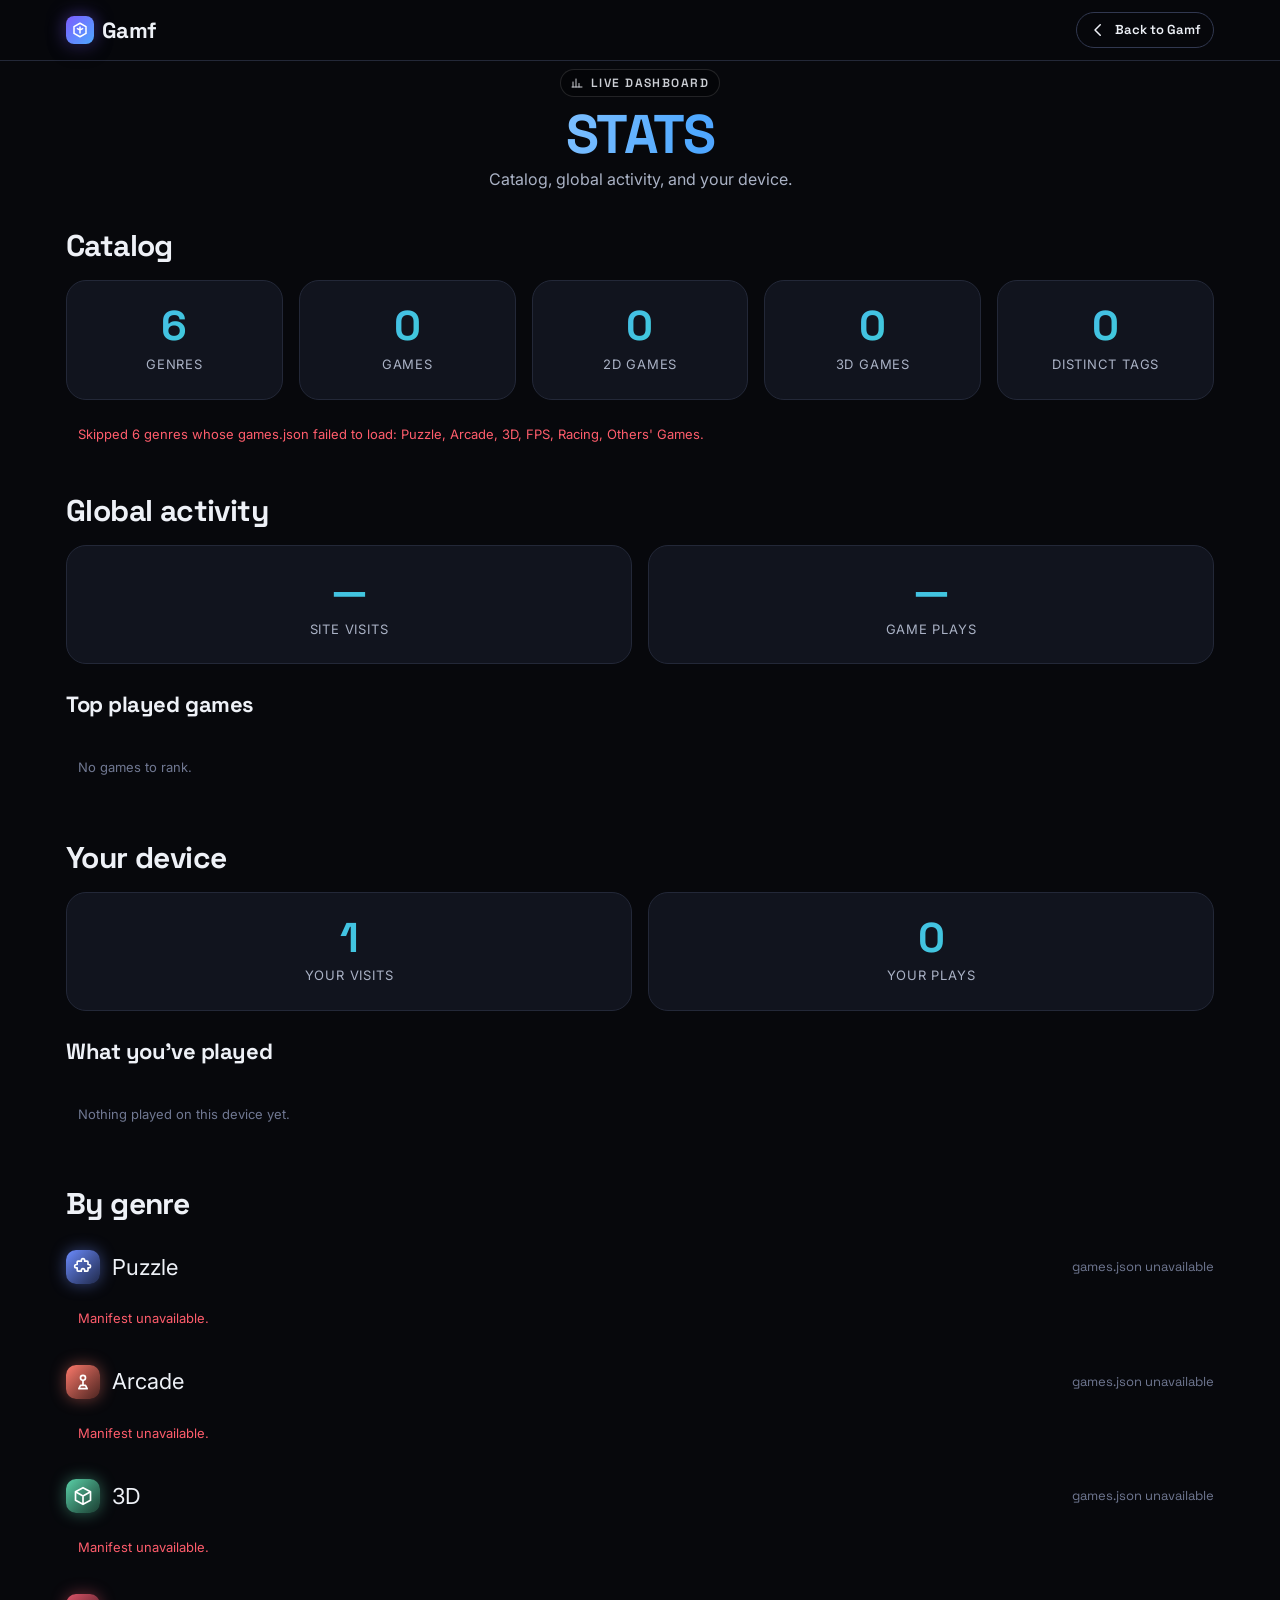
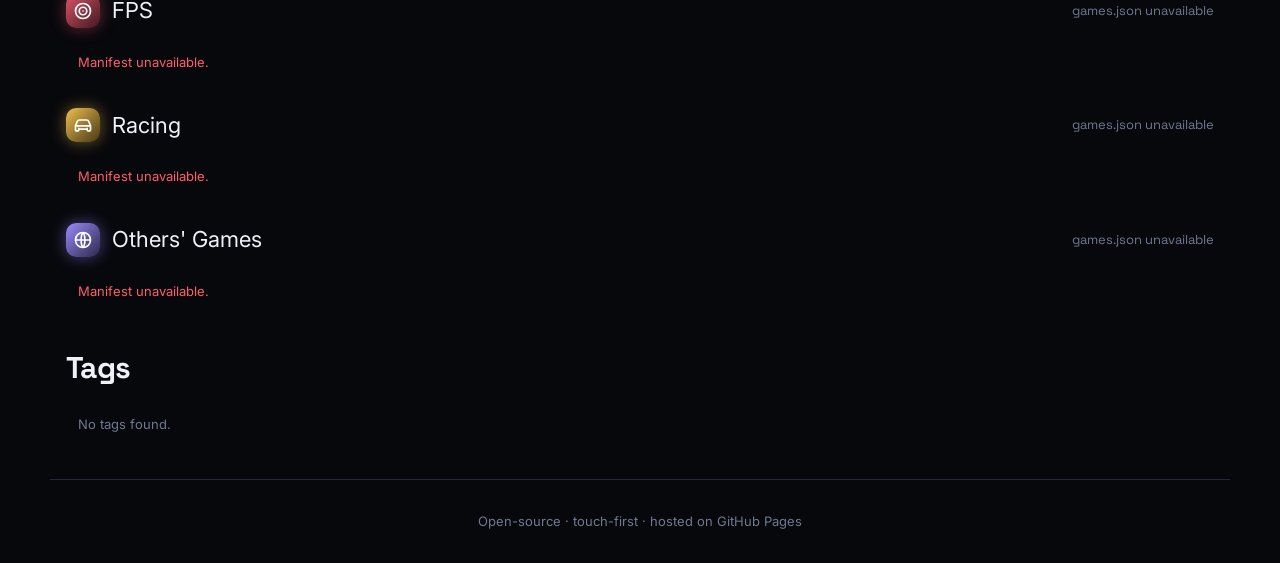
==== stats.html @ 89a6edc0 "Rebuild stats page on design system with real visit/play stats" ====
<!DOCTYPE html>
<html lang="en">
<head>
  <meta charset="UTF-8">
  <meta name="viewport" content="width=device-width, initial-scale=1, maximum-scale=1, user-scalable=no, viewport-fit=cover">
  <meta name="theme-color" content="#07080c">
  <title>Gamf — stats</title>
  <meta name="description" content="Live catalog, visit and play stats for the Gamf touch-game portal.">
  <link rel="manifest" href="manifest.webmanifest">
  <link rel="preconnect" href="https://fonts.googleapis.com">
  <link rel="preconnect" href="https://fonts.gstatic.com" crossorigin>
  <link href="https://fonts.googleapis.com/css2?family=Space+Grotesk:wght@500;600;700&family=Inter:wght@400;500;600&display=swap" rel="stylesheet">
  <link rel="stylesheet" href="gamf.css">
</head>
<body class="gx" style="--gx-accent:#4ea8ff">
  <script src="gamf-icons.js"></script>
  <script src="gamf-stats.js"></script>

  <nav class="gx-nav">
    <div class="gx-nav__inner">
      <a class="gx-logo" href="./">
        <span class="gx-logo__mark"><svg class="gx-ico"><use href="#i-logo"/></svg></span>
        Gamf
      </a>
      <span class="gx-nav__spacer"></span>
      <div class="gx-nav__links">
        <a class="gx-btn gx-btn--ghost gx-btn--sm" href="./"><svg class="gx-ico"><use href="#i-back"/></svg> Back to Gamf</a>
      </div>
    </div>
  </nav>

  <div class="gx-wrap">
    <header style="text-align:center;margin:8px 0 4px">
      <span class="gx-hero__eyebrow"><svg class="gx-ico" style="width:1em;height:1em"><use href="#i-stats"/></svg> Live dashboard</span>
      <h1 class="gx-brandline" style="font-size:clamp(2rem,9vw,3.4rem);margin-top:10px">STATS</h1>
      <p style="color:var(--gx-text-2);margin:6px 0 0">Catalog, global activity, and your device.</p>
    </header>

    <main id="stats">
      <div class="gx-stats-grid" aria-hidden="true">
        <div class="gx-skel" style="aspect-ratio:auto;height:110px"></div>
        <div class="gx-skel" style="aspect-ratio:auto;height:110px"></div>
        <div class="gx-skel" style="aspect-ratio:auto;height:110px"></div>
        <div class="gx-skel" style="aspect-ratio:auto;height:110px"></div>
      </div>
      <p class="gx-empty" id="loading">Loading stats…</p>
    </main>
  </div>

  <footer class="gx-foot gx-wrap">Open-source · touch-first · hosted on GitHub Pages</footer>

  <script type="module">
    // stats.html — live catalog + activity dashboard for the Gamf portal.
    // Mirrors app.js: fetch genres.json, then each genre's games.json same-origin,
    // resolving each genre base relative to this page via new URL(base, document.baseURI).
    // Global activity comes from window.gamfStats (Abacus counters); per-device
    // figures come from localStorage. Both degrade to '—' when offline.

    const ICON = { puzzle: 'i-puzzle', arcade: 'i-arcade', '3d': 'i-cube', fps: 'i-target', racing: 'i-car', 'others-games': 'i-globe' };
    const statsEl = document.getElementById('stats');

    // Count this page view as a site visit (global + local).
    if (window.gamfVisit) window.gamfVisit();

    init();

    async function init() {
      let config;
      try {
        config = await fetchJSON('genres.json');
      } catch (err) {
        statsEl.innerHTML = `<p class="gx-error">Couldn't load genres.json — ${esc(err.message)}</p>`;
        return;
      }

      const genres = config.genres || [];

      // Fetch every genre's games.json in parallel. A failed fetch resolves to
      // { genre, games: [], failed: true } so one bad genre doesn't break the page.
      const results = await Promise.all(genres.map(async (genre) => {
        const base = new URL(genre.base, document.baseURI);
        try {
          const manifest = await fetchJSON(new URL('games.json', base));
          const games = (manifest.games || []).map((g) => ({
            ...g, _genre: genre,
            _url: g.path ? new URL(g.path, base).href : null
          }));
          return { genre, games, failed: false };
        } catch (err) {
          return { genre, games: [], failed: true, error: err.message };
        }
      }));

      render(results);
      // Then enrich with live global + local activity (async, best-effort).
      loadActivity(results).catch(() => {});
    }

    /* --------------------------------------------------------------- render */
    function render(results) {
      const ok = results.filter((r) => !r.failed);
      const failed = results.filter((r) => r.failed);
      const allGames = ok.flatMap((r) => r.games);

      // (A) Catalog headline numbers.
      const totalGenres = results.length;
      const totalGames = allGames.length;
      const count2D = allGames.filter((g) => String(g.dims).toUpperCase() === '2D').length;
      const count3D = allGames.filter((g) => String(g.dims).toUpperCase() === '3D').length;

      // Tag histogram (tag -> count), sorted by count desc then name.
      const tagCounts = new Map();
      for (const g of allGames) {
        for (const tag of (g.tags || [])) tagCounts.set(tag, (tagCounts.get(tag) || 0) + 1);
      }
      const distinctTags = tagCounts.size;
      const sortedTags = [...tagCounts.entries()].sort((a, b) => b[1] - a[1] || a[0].localeCompare(b[0]));

      const parts = [];

      // --- (A) Catalog overview ---
      parts.push(sectionTitle('Catalog'));
      parts.push(`
        <div class="gx-stats-grid">
          ${statCard(totalGenres, totalGenres === 1 ? 'Genre' : 'Genres')}
          ${statCard(totalGames, totalGames === 1 ? 'Game' : 'Games')}
          ${statCard(count2D, '2D Games')}
          ${statCard(count3D, '3D Games')}
          ${statCard(distinctTags, distinctTags === 1 ? 'Distinct Tag' : 'Distinct Tags')}
        </div>`);

      if (failed.length) {
        const names = failed.map((r) => esc(r.genre.title || r.genre.slug)).join(', ');
        parts.push(`<p class="gx-error" style="padding-top:var(--sp-3)">Skipped ${failed.length} genre${failed.length === 1 ? '' : 's'} whose games.json failed to load: ${names}.</p>`);
      }

      // --- (B) Global activity (filled in async) ---
      parts.push(sectionTitle('Global activity'));
      parts.push(`
        <div class="gx-stats-grid" id="global-grid">
          ${statCard('…', 'Site Visits', 'g-visits')}
          ${statCard('…', 'Game Plays', 'g-plays')}
        </div>
        <h3 class="gx-row__title" style="margin:var(--sp-5) 0 var(--sp-3)">Top played games</h3>
        <div class="gx-bar" id="top-bars"><p class="gx-empty">Loading live counts…</p></div>`);

      // --- (C) Your device (local) ---
      const localVisits = safeLocal('visits');
      const localPlays = safeLocal('plays');
      parts.push(sectionTitle('Your device'));
      parts.push(`
        <div class="gx-stats-grid">
          ${statCard(localVisits, 'Your Visits')}
          ${statCard(localPlays, 'Your Plays')}
        </div>
        <h3 class="gx-row__title" style="margin:var(--sp-5) 0 var(--sp-3)">What you've played</h3>
        <div class="gx-bar" id="local-bars"><p class="gx-empty">Nothing played on this device yet.</p></div>`);

      // --- Per-genre breakdown (cover-art cards, matches the hub) ---
      parts.push(sectionTitle('By genre'));
      for (const r of results) {
        const g = r.genre;
        const n = r.games.length;
        const accent = safeColor(g.color);
        const countText = r.failed ? 'games.json unavailable' : `${n} game${n === 1 ? '' : 's'}`;
        const grid = r.failed || !n
          ? `<p class="gx-${r.failed ? 'error' : 'empty'}">${r.failed ? 'Manifest unavailable.' : 'Nothing here yet.'}</p>`
          : `<div class="gx-grid">${r.games.map((game) => coverCard(game, g)).join('')}</div>`;
        parts.push(`
          <section class="gx-row" style="--gx-accent:${accent};margin:var(--sp-5) 0">
            <div class="gx-row__head">
              <span class="gx-row__icon"><svg class="gx-ico"><use href="#${ICON[g.slug] || 'i-pad'}"/></svg></span>
              <span class="gx-row__title">${esc(g.title || g.slug || 'Genre')}</span>
              <span class="gx-row__count">${countText}</span>
            </div>
            ${grid}
          </section>`);
      }

      // --- Tag histogram (restyled with gx-bar) ---
      parts.push(sectionTitle('Tags'));
      if (!sortedTags.length) {
        parts.push(`<p class="gx-empty">No tags found.</p>`);
      } else {
        const max = sortedTags[0][1];
        const rows = sortedTags.map(([tag, count]) => barRow(tag, count, Math.round((count / max) * 100), count)).join('');
        parts.push(`<div class="gx-bar">${rows}</div>`);
      }

      statsEl.innerHTML = parts.join('');

      // Record a play before a cover card navigates to its game (matches the hub).
      statsEl.addEventListener('click', (e) => {
        const card = e.target.closest('.gx-card[data-slug]');
        if (card && window.gamfPlay) window.gamfPlay(card.dataset.slug);
      });
    }

    /* ----------------------------------------- (B)+(C) live/local activity */
    async function loadActivity(results) {
      const allGames = results.filter((r) => !r.failed).flatMap((r) => r.games);
      const titleBySlug = new Map(allGames.map((g) => [g.slug, g.title || g.slug]));
      const colorBySlug = new Map(allGames.map((g) => [g.slug, safeColor(g.color || g._genre.color)]));

      // --- (C) local plays: render immediately, no network needed ---
      renderLocalPlays(titleBySlug, colorBySlug);

      // --- (B) global activity (best-effort) ---
      if (!window.gamfStats) {
        setGlobalCard('g-visits', '—');
        setGlobalCard('g-plays', '—');
        const tb = document.getElementById('top-bars');
        if (tb) tb.innerHTML = `<p class="gx-empty">Live counts are offline.</p>`;
        return;
      }

      const { getGlobal, getGlobalMany } = window.gamfStats;

      // Totals.
      Promise.resolve(getGlobal('visits')).then((v) => setGlobalCard('g-visits', fmtNum(v))).catch(() => setGlobalCard('g-visits', '—'));
      Promise.resolve(getGlobal('plays')).then((v) => setGlobalCard('g-plays', fmtNum(v))).catch(() => setGlobalCard('g-plays', '—'));

      // Top played: query play-<slug> for every game, sort desc, show top ~10.
      const slugs = allGames.map((g) => g.slug).filter(Boolean);
      const tb = document.getElementById('top-bars');
      if (!slugs.length) {
        if (tb) tb.innerHTML = `<p class="gx-empty">No games to rank.</p>`;
        return;
      }
      let counts;
      try {
        counts = await getGlobalMany(slugs.map((s) => 'play-' + s));
      } catch {
        if (tb) tb.innerHTML = `<p class="gx-empty">Live counts are offline.</p>`;
        return;
      }
      const ranked = slugs
        .map((s) => ({ slug: s, title: titleBySlug.get(s) || s, color: colorBySlug.get(s), n: counts['play-' + s] }))
        .filter((x) => typeof x.n === 'number' && x.n > 0)
        .sort((a, b) => b.n - a.n)
        .slice(0, 10);

      if (!tb) return;
      if (!ranked.length) {
        tb.innerHTML = `<p class="gx-empty">No plays recorded yet — be the first!</p>`;
        return;
      }
      const max = ranked[0].n;
      tb.innerHTML = ranked.map((x) =>
        barRow(x.title, fmtNum(x.n), Math.max(4, Math.round((x.n / max) * 100)), x.n, x.color)
      ).join('');
    }

    function renderLocalPlays(titleBySlug, colorBySlug) {
      const lb = document.getElementById('local-bars');
      if (!lb) return;
      const plays = (window.gamfStats && window.gamfStats.localPlays && window.gamfStats.localPlays()) || {};
      const entries = Object.entries(plays)
        .map(([slug, n]) => ({ slug, title: titleBySlug.get(slug) || slug, color: colorBySlug.get(slug), n: +n || 0 }))
        .filter((x) => x.n > 0)
        .sort((a, b) => b.n - a.n);
      if (!entries.length) {
        lb.innerHTML = `<p class="gx-empty">Nothing played on this device yet.</p>`;
        return;
      }
      const max = entries[0].n;
      lb.innerHTML = entries.map((x) =>
        barRow(x.title, x.n, Math.max(4, Math.round((x.n / max) * 100)), x.n, x.color)
      ).join('');
    }

    /* ----------------------------------------------------------- templates */
    // Same cover-art card markup as the hub. Renders as a launch link so a tap
    // records a play (window.gamfPlay) before navigating to the game.
    function coverCard(game, genre) {
      const cover = safeColor(game.color || genre.color);
      const glyph = esc(game.icon || genre.icon || '🎮');
      const meta = (game.tags || []).slice(0, 3).map(esc).join(' · ');
      const href = game._url ? ` href="${esc(game._url)}"` : '';
      const slug = game.slug ? ` data-slug="${esc(game.slug)}"` : '';
      return `
        <a class="gx-card"${href}${slug}>
          <div class="gx-cover" style="--cover:${cover}">
            ${game.dims ? `<span class="gx-cover__dims">${esc(game.dims)}</span>` : ''}
            <span class="gx-cover__glyph">${glyph}</span>
            <span class="gx-cover__play"><svg class="gx-ico"><use href="#i-play"/></svg></span>
          </div>
          <div class="gx-card__body">
            <span class="gx-card__title">${esc(game.title || game.slug || '?')}</span>
            ${meta ? `<span class="gx-card__meta">${meta}</span>` : ''}
          </div>
        </a>`;
    }

    function sectionTitle(t) { return `<h2 class="gx-section-title">${esc(t)}</h2>`; }

    function statCard(number, label, id) {
      return `
        <div class="gx-stat">
          <div class="gx-stat__num"${id ? ` id="${id}"` : ''}>${esc(number)}</div>
          <div class="gx-stat__label">${esc(label)}</div>
        </div>`;
    }

    function setGlobalCard(id, value) {
      const el = document.getElementById(id);
      if (el) el.textContent = value;
    }

    // gx-bar row: label (left), track+fill (middle), value (right).
    // An optional accent recolours just this row's fill (per-genre cover colour).
    function barRow(label, valueText, pct, _v, accent) {
      const fillStyle = `width:${pct}%${accent ? `;--gx-accent:${accent}` : ''}`;
      return `
        <div class="gx-bar__row">
          <span class="gx-bar__name" title="${esc(label)}" style="overflow:hidden;text-overflow:ellipsis;white-space:nowrap">${esc(label)}</span>
          <span class="gx-bar__track"><span class="gx-bar__fill" style="${fillStyle}"></span></span>
          <span class="gx-bar__val">${esc(valueText)}</span>
        </div>`;
    }

    /* ----------------------------------------------------------- helpers */
    function safeLocal(key) {
      try {
        if (window.gamfStats && window.gamfStats.local) {
          const v = window.gamfStats.local(key);
          return typeof v === 'number' ? fmtNum(v) : '—';
        }
      } catch {}
      return '—';
    }

    function fmtNum(v) {
      if (v == null || typeof v !== 'number' || Number.isNaN(v)) return '—';
      return v.toLocaleString();
    }

    async function fetchJSON(url) {
      const res = await fetch(url, { cache: 'no-cache' });
      if (!res.ok) throw new Error(`HTTP ${res.status}`);
      return res.json();
    }

    function safeColor(c) {
      return /^#[0-9a-fA-F]{3,8}$/.test(String(c)) ? c : '#7c5cff';
    }

    function esc(s = '') {
      return String(s).replace(/[&<>"']/g, (c) => (
        { '&': '&amp;', '<': '&lt;', '>': '&gt;', '"': '&quot;', "'": '&#39;' }[c]
      ));
    }

    // Register the service worker for offline/installable behaviour.
    if ('serviceWorker' in navigator) {
      window.addEventListener('load', () => navigator.serviceWorker.register('sw.js').catch(() => {}));
    }
  </script>
</body>
</html>
---- gamf.css ----
/* ============================================================================
   gamf.css — shared design system for the Gamf game portal.
   Console-store aesthetic: dark, layered, cover-art forward.
   Canonical copy lives in Gamf.github.io/; copied verbatim into every repo.
   Classes are prefixed `gx-` so they never collide with in-game styles.
   Pair with: <link href="https://fonts.googleapis.com/css2?family=Space+Grotesk:wght@500;600;700&family=Inter:wght@400;500;600&display=swap" rel="stylesheet">
   ========================================================================== */

:root {
  /* ---- Surfaces (near-black, layered like a console dashboard) ---- */
  --gx-bg:        #07080c;
  --gx-bg-2:      #0b0d14;
  --gx-surface:   #11141e;
  --gx-surface-2: #161a26;
  --gx-surface-3: #1d2231;
  --gx-line:      #232838;
  --gx-line-2:    #313850;

  /* ---- Text ---- */
  --gx-text:      #eef1f7;
  --gx-text-2:    #aab2c5;
  --gx-text-3:    #707892;

  /* ---- Brand + accents ---- */
  --gx-brand:     #7c5cff;             /* primary violet */
  --gx-brand-2:   #4ea8ff;             /* electric blue */
  --gx-brand-3:   #36e0c2;             /* mint */
  --gx-warn:      #ffb454;
  --gx-danger:    #ff5d6c;
  --gx-good:      #46d6a4;

  /* per-genre accent (pages set --gx-accent on <body>) */
  --gx-accent:    var(--gx-brand);

  /* ---- Type ---- */
  --gx-font-display: "Space Grotesk", system-ui, -apple-system, "Segoe UI", sans-serif;
  --gx-font-body:    "Inter", system-ui, -apple-system, "Segoe UI", Roboto, sans-serif;
  --fs-xs: .75rem; --fs-sm: .8125rem; --fs-md: .9375rem; --fs-base: 1rem;
  --fs-lg: 1.125rem; --fs-xl: 1.375rem; --fs-2xl: 1.875rem; --fs-3xl: 2.75rem;

  /* ---- Spacing / radius / shadow / motion ---- */
  --sp-1: 4px; --sp-2: 8px; --sp-3: 12px; --sp-4: 16px; --sp-5: 24px; --sp-6: 32px; --sp-7: 48px;
  --r-sm: 8px; --r-md: 14px; --r-lg: 20px; --r-xl: 28px; --r-pill: 999px;
  --sh-1: 0 1px 2px rgba(0,0,0,.4);
  --sh-2: 0 6px 18px rgba(0,0,0,.35);
  --sh-3: 0 18px 50px rgba(0,0,0,.5);
  --ease: cubic-bezier(.4,0,.2,1);
  --t-fast: .14s var(--ease);
  --t: .22s var(--ease);
}

* { box-sizing: border-box; }

html, body {
  margin: 0;
  background: var(--gx-bg);
  color: var(--gx-text);
  font-family: var(--gx-font-body);
  font-size: 16px;
  line-height: 1.5;
  -webkit-text-size-adjust: 100%;
  -webkit-tap-highlight-color: transparent;
}
body { min-height: 100%; overscroll-behavior-y: none; }

/* subtle dashboard backdrop: brand glow + fine grain, fixed */
body.gx::before {
  content: ""; position: fixed; inset: 0; z-index: -2; pointer-events: none;
  background:
    radial-gradient(80% 55% at 50% -8%, color-mix(in srgb, var(--gx-accent) 22%, transparent) 0%, transparent 60%),
    radial-gradient(60% 50% at 100% 0%, color-mix(in srgb, var(--gx-brand-2) 12%, transparent) 0%, transparent 55%),
    var(--gx-bg);
}
body.gx::after {
  content: ""; position: fixed; inset: 0; z-index: -1; pointer-events: none; opacity: .035;
  background-image: url("data:image/svg+xml,%3Csvg xmlns='http://www.w3.org/2000/svg' width='160' height='160'%3E%3Cfilter id='n'%3E%3CfeTurbulence type='fractalNoise' baseFrequency='.9' numOctaves='2'/%3E%3C/filter%3E%3Crect width='100%25' height='100%25' filter='url(%23n)'/%3E%3C/svg%3E");
}

a { color: inherit; text-decoration: none; }
h1,h2,h3 { font-family: var(--gx-font-display); font-weight: 700; letter-spacing: -.02em; margin: 0; }

.gx-wrap { width: 100%; max-width: 1180px; margin: 0 auto; padding: 0 max(var(--sp-4), env(safe-area-inset-left)) 0 max(var(--sp-4), env(safe-area-inset-right)); }

/* ---------------------------------------------------------------- Top nav */
.gx-nav {
  position: sticky; top: 0; z-index: 20;
  display: flex; align-items: center; gap: var(--sp-4);
  padding: var(--sp-3) 0; margin-bottom: var(--sp-2);
  padding-top: max(var(--sp-3), env(safe-area-inset-top));
  background: color-mix(in srgb, var(--gx-bg) 78%, transparent);
  backdrop-filter: blur(14px) saturate(1.2);
  border-bottom: 1px solid var(--gx-line);
}
.gx-nav__inner { display: flex; align-items: center; gap: var(--sp-4); width: 100%; max-width: 1180px; margin: 0 auto; padding: 0 var(--sp-4); }
.gx-logo { display: inline-flex; align-items: center; gap: var(--sp-2); font-family: var(--gx-font-display); font-weight: 700; font-size: var(--fs-xl); letter-spacing: -.03em; }
.gx-logo__mark { width: 28px; height: 28px; border-radius: 8px; display: grid; place-items: center;
  background: linear-gradient(135deg, var(--gx-brand), var(--gx-brand-2)); box-shadow: var(--sh-2), 0 0 18px color-mix(in srgb, var(--gx-brand) 50%, transparent); }
.gx-logo__mark svg { width: 18px; height: 18px; color: #fff; }
.gx-nav__spacer { flex: 1; }
.gx-nav__links { display: flex; align-items: center; gap: var(--sp-1); }

/* ---------------------------------------------------------------- Buttons */
.gx-btn {
  --b: var(--gx-surface-2);
  display: inline-flex; align-items: center; justify-content: center; gap: var(--sp-2);
  min-height: 44px; padding: 0 var(--sp-4);
  font-family: var(--gx-font-display); font-weight: 600; font-size: var(--fs-md);
  color: var(--gx-text); background: var(--b);
  border: 1px solid var(--gx-line-2); border-radius: var(--r-pill);
  cursor: pointer; white-space: nowrap; transition: transform var(--t-fast), box-shadow var(--t), background var(--t), border-color var(--t);
}
.gx-btn:hover { transform: translateY(-2px); box-shadow: var(--sh-2); border-color: var(--gx-line-2); }
.gx-btn:active { transform: translateY(0); }
.gx-btn:focus-visible { outline: 2px solid var(--gx-brand-2); outline-offset: 2px; }
.gx-btn svg { width: 18px; height: 18px; }
.gx-btn--primary { color: #0a0c12; border-color: transparent;
  background: linear-gradient(135deg, var(--gx-accent), color-mix(in srgb, var(--gx-accent) 55%, var(--gx-brand-2)));
  box-shadow: 0 6px 20px color-mix(in srgb, var(--gx-accent) 45%, transparent); }
.gx-btn--primary:hover { box-shadow: 0 10px 28px color-mix(in srgb, var(--gx-accent) 55%, transparent); }
.gx-btn--ghost { background: transparent; }
.gx-btn--sm { min-height: 36px; font-size: var(--fs-sm); padding: 0 var(--sp-3); }

/* ---------------------------------------------------------------- Hero */
.gx-hero {
  position: relative; overflow: hidden; border-radius: var(--r-xl);
  border: 1px solid var(--gx-line); margin: var(--sp-4) 0 var(--sp-6);
  min-height: 280px; display: flex; align-items: flex-end;
  background: linear-gradient(120deg, color-mix(in srgb, var(--gx-accent) 30%, var(--gx-bg-2)) 0%, var(--gx-bg-2) 55%);
  box-shadow: var(--sh-3);
}
.gx-hero__art { position: absolute; inset: 0; z-index: 0; opacity: .9;
  background:
    radial-gradient(120% 120% at 85% 20%, color-mix(in srgb, var(--gx-accent) 60%, transparent), transparent 60%),
    radial-gradient(80% 80% at 10% 100%, color-mix(in srgb, var(--gx-brand-2) 40%, transparent), transparent 55%); }
.gx-hero__glyph { position: absolute; right: clamp(8px, 4vw, 48px); top: 50%; transform: translateY(-50%); z-index: 0;
  font-size: clamp(90px, 26vw, 200px); filter: drop-shadow(0 20px 40px rgba(0,0,0,.5)); opacity: .92; }
.gx-hero__body { position: relative; z-index: 1; padding: clamp(20px, 5vw, 40px); max-width: 70%; }
.gx-hero__eyebrow { display: inline-flex; align-items: center; gap: var(--sp-2); font-family: var(--gx-font-display);
  font-size: var(--fs-xs); font-weight: 600; letter-spacing: .12em; text-transform: uppercase; color: var(--gx-text); opacity: .85;
  background: color-mix(in srgb, #000 35%, transparent); padding: 4px 10px; border-radius: var(--r-pill); border: 1px solid color-mix(in srgb, #fff 14%, transparent); }
.gx-hero__title { font-size: var(--fs-3xl); line-height: 1.02; margin: var(--sp-3) 0 var(--sp-2); }
.gx-hero__sub { color: var(--gx-text-2); font-size: var(--fs-md); margin-bottom: var(--sp-4); max-width: 46ch; }

/* big brand wordmark for the hub header */
.gx-brandline { font-family: var(--gx-font-display); font-weight: 700; letter-spacing: -.03em;
  font-size: clamp(2.4rem, 11vw, 4.5rem); line-height: 1;
  background: linear-gradient(100deg, #fff 10%, var(--gx-brand-2) 55%, var(--gx-brand) 95%);
  -webkit-background-clip: text; background-clip: text; color: transparent; }

/* ---------------------------------------------------------------- Genre row */
.gx-row { margin: var(--sp-6) 0; }
.gx-row__head { display: flex; align-items: center; gap: var(--sp-3); margin: 0 0 var(--sp-3); }
.gx-row__icon { width: 34px; height: 34px; border-radius: 10px; display: grid; place-items: center; color: #fff;
  background: linear-gradient(135deg, var(--gx-accent), color-mix(in srgb, var(--gx-accent) 30%, #000));
  box-shadow: 0 0 16px color-mix(in srgb, var(--gx-accent) 45%, transparent); }
.gx-row__icon svg { width: 20px; height: 20px; }
.gx-row__title { font-size: var(--fs-xl); }
.gx-row__count { margin-left: auto; color: var(--gx-text-3); font-size: var(--fs-sm); font-family: var(--gx-font-display); }
.gx-row__more { color: var(--gx-text-2); font-size: var(--fs-sm); }

/* horizontal scroller */
.gx-scroller { display: grid; grid-auto-flow: column; grid-auto-columns: minmax(180px, 1fr);
  gap: var(--sp-4); overflow-x: auto; scroll-snap-type: x mandatory; padding: var(--sp-1) var(--sp-1) var(--sp-4);
  scrollbar-width: thin; scrollbar-color: var(--gx-line-2) transparent; }
.gx-scroller::-webkit-scrollbar { height: 8px; }
.gx-scroller::-webkit-scrollbar-thumb { background: var(--gx-line-2); border-radius: 999px; }
.gx-scroller > * { scroll-snap-align: start; }
/* responsive: wider cards on big screens, smaller on phones */
@media (min-width: 720px) { .gx-scroller { grid-auto-columns: minmax(210px, 1fr); } }

/* plain responsive grid (used on genre pages / catalog) */
.gx-grid { display: grid; grid-template-columns: repeat(auto-fill, minmax(168px, 1fr)); gap: var(--sp-4); }
@media (min-width: 720px) { .gx-grid { grid-template-columns: repeat(auto-fill, minmax(200px, 1fr)); } }

/* ---------------------------------------------------------------- Card + cover art */
.gx-card { position: relative; display: flex; flex-direction: column; border-radius: var(--r-lg);
  background: var(--gx-surface); border: 1px solid var(--gx-line); overflow: hidden;
  transition: transform var(--t-fast), border-color var(--t), box-shadow var(--t); }
.gx-card:hover { transform: translateY(-5px); border-color: var(--gx-line-2); box-shadow: var(--sh-3); }
.gx-card:active { transform: translateY(-2px); }
.gx-card:focus-within { outline: 2px solid var(--gx-accent); outline-offset: 2px; }

/* cover = designed key-art: layered gradient + grain + grid + emoji medallion */
.gx-cover { position: relative; aspect-ratio: 4 / 3; overflow: hidden; isolation: isolate;
  background:
    radial-gradient(120% 110% at 25% 18%, color-mix(in srgb, var(--cover, var(--gx-accent)) 78%, #fff 0%), transparent 60%),
    linear-gradient(150deg, color-mix(in srgb, var(--cover, var(--gx-accent)) 62%, #000) 0%, #0a0c12 92%); }
.gx-cover::before { content: ""; position: absolute; inset: 0; z-index: 0; opacity: .5;
  background-image: radial-gradient(color-mix(in srgb, #fff 18%, transparent) 1px, transparent 1.4px);
  background-size: 16px 16px; mask-image: linear-gradient(180deg, #000, transparent 75%); }
.gx-cover::after { content: ""; position: absolute; inset: 0; z-index: 0;
  background: linear-gradient(180deg, transparent 45%, color-mix(in srgb, #000 72%, transparent) 100%); }
.gx-cover__glyph { position: absolute; inset: 0; z-index: 1; display: grid; place-items: center;
  font-size: clamp(46px, 9vw, 68px); filter: drop-shadow(0 10px 18px rgba(0,0,0,.45)); transition: transform var(--t); }
.gx-card:hover .gx-cover__glyph { transform: scale(1.08) translateY(-2px); }
.gx-cover__dims { position: absolute; top: var(--sp-2); right: var(--sp-2); z-index: 2;
  font-family: var(--gx-font-display); font-size: 10px; font-weight: 700; letter-spacing: .08em;
  padding: 3px 7px; border-radius: var(--r-pill); color: #fff;
  background: color-mix(in srgb, #000 45%, transparent); border: 1px solid color-mix(in srgb, #fff 18%, transparent); }
.gx-cover__play { position: absolute; left: var(--sp-3); bottom: var(--sp-3); z-index: 2;
  width: 40px; height: 40px; border-radius: 50%; display: grid; place-items: center; color: #0a0c12;
  background: #fff; box-shadow: var(--sh-2); opacity: 0; transform: translateY(6px) scale(.9); transition: opacity var(--t), transform var(--t); }
.gx-cover__play svg { width: 18px; height: 18px; margin-left: 2px; }
.gx-card:hover .gx-cover__play { opacity: 1; transform: translateY(0) scale(1); }

.gx-card__body { padding: var(--sp-3) var(--sp-3) var(--sp-4); display: flex; flex-direction: column; gap: var(--sp-1); }
.gx-card__title { font-family: var(--gx-font-display); font-weight: 600; font-size: var(--fs-md); line-height: 1.25; }
.gx-card__meta { color: var(--gx-text-3); font-size: var(--fs-xs); }
.gx-card__by { color: var(--gx-text-3); font-size: var(--fs-xs); }

/* ---------------------------------------------------------------- Badges / chips */
.gx-badge { display: inline-flex; align-items: center; gap: 4px; font-family: var(--gx-font-display);
  font-size: var(--fs-xs); font-weight: 600; padding: 3px 9px; border-radius: var(--r-pill);
  color: var(--gx-text-2); background: var(--gx-surface-2); border: 1px solid var(--gx-line); }
.gx-badge--3d { color: var(--gx-brand-3); border-color: color-mix(in srgb, var(--gx-brand-3) 35%, var(--gx-line)); }
.gx-badge--kbd { color: var(--gx-warn); border-color: color-mix(in srgb, var(--gx-warn) 35%, var(--gx-line)); }
.gx-chips { display: flex; flex-wrap: wrap; gap: 6px; margin-top: var(--sp-1); }

/* ---------------------------------------------------------------- Section heading + footer */
.gx-section-title { font-size: var(--fs-2xl); margin: var(--sp-6) 0 var(--sp-3); }
.gx-foot { color: var(--gx-text-3); font-size: var(--fs-sm); text-align: center; padding: var(--sp-6) 0; border-top: 1px solid var(--gx-line); margin-top: var(--sp-6); }
.gx-back { display: inline-flex; align-items: center; gap: 6px; color: var(--gx-text-2); font-size: var(--fs-sm); }
.gx-back svg { width: 16px; height: 16px; }

/* ---------------------------------------------------------------- Stat cards */
.gx-stats-grid { display: grid; grid-template-columns: repeat(auto-fit, minmax(150px, 1fr)); gap: var(--sp-4); }
.gx-stat { background: var(--gx-surface); border: 1px solid var(--gx-line); border-radius: var(--r-lg);
  padding: var(--sp-5) var(--sp-4); text-align: center; }
.gx-stat__num { font-family: var(--gx-font-display); font-weight: 700; font-size: clamp(2rem, 7vw, 2.6rem); line-height: 1;
  background: linear-gradient(120deg, var(--gx-brand-2), var(--gx-brand-3)); -webkit-background-clip: text; background-clip: text; color: transparent; }
.gx-stat__label { color: var(--gx-text-2); font-size: var(--fs-sm); margin-top: var(--sp-2); text-transform: uppercase; letter-spacing: .06em; }
.gx-bar { display: grid; grid-template-columns: 1fr; gap: var(--sp-2); }
.gx-bar__row { display: grid; grid-template-columns: 110px 1fr 48px; align-items: center; gap: var(--sp-3); font-size: var(--fs-sm); }
.gx-bar__track { height: 10px; background: var(--gx-surface-2); border-radius: var(--r-pill); overflow: hidden; }
.gx-bar__fill { height: 100%; border-radius: var(--r-pill); background: linear-gradient(90deg, var(--gx-accent), var(--gx-brand-2)); }
.gx-bar__val { text-align: right; color: var(--gx-text-2); font-family: var(--gx-font-display); }

/* ---------------------------------------------------------------- In-game HUD / modal / hints
   (used by games; sits over a fullscreen canvas) */
.gx-hud { position: fixed; top: env(safe-area-inset-top); left: 0; right: 0; z-index: 4;
  display: flex; align-items: center; gap: var(--sp-3); padding: var(--sp-3) var(--sp-4);
  font-family: var(--gx-font-display); font-weight: 600; pointer-events: none; }
.gx-hud a, .gx-hud button { pointer-events: auto; }
.gx-hud__back { display: inline-flex; align-items: center; gap: 6px; color: var(--gx-text-2); font-weight: 500; font-size: var(--fs-sm); }
.gx-hud__spacer { flex: 1; }
.gx-pill { display: inline-flex; align-items: center; gap: 6px; padding: 5px 12px; border-radius: var(--r-pill);
  background: color-mix(in srgb, var(--gx-bg) 55%, transparent); border: 1px solid var(--gx-line);
  backdrop-filter: blur(8px); font-size: var(--fs-sm); }
.gx-pill b { color: #fff; }
.gx-pill--best { color: var(--gx-good); }

.gx-hint { position: fixed; left: 0; right: 0; bottom: calc(env(safe-area-inset-bottom) + 14px); z-index: 4;
  display: flex; flex-wrap: wrap; justify-content: center; gap: var(--sp-2); pointer-events: none; }
.gx-hint__chip { display: inline-flex; align-items: center; gap: 6px; font-size: var(--fs-xs); color: var(--gx-text-2);
  padding: 6px 11px; border-radius: var(--r-pill); background: color-mix(in srgb, var(--gx-bg) 55%, transparent);
  border: 1px solid var(--gx-line); backdrop-filter: blur(8px); }
.gx-hint__chip svg { width: 14px; height: 14px; opacity: .85; }

/* game-over / pause modal */
.gx-modal { position: fixed; inset: 0; z-index: 6; display: none; place-items: center; padding: var(--sp-4);
  background: color-mix(in srgb, var(--gx-bg) 82%, transparent); backdrop-filter: blur(6px); }
.gx-modal.gx-show { display: grid; }
.gx-modal__card { width: min(340px, 92vw); text-align: center; padding: var(--sp-6) var(--sp-5);
  background: linear-gradient(180deg, var(--gx-surface-2), var(--gx-surface)); border: 1px solid var(--gx-line-2);
  border-radius: var(--r-xl); box-shadow: var(--sh-3); animation: gx-pop var(--t); }
@keyframes gx-pop { from { opacity: 0; transform: scale(.94) translateY(-10px); } to { opacity: 1; transform: none; } }
.gx-modal__title { font-size: var(--fs-2xl); margin-bottom: var(--sp-2); }
.gx-modal__row { display: flex; justify-content: space-between; gap: var(--sp-4); color: var(--gx-text-2);
  padding: var(--sp-2) 0; border-bottom: 1px solid var(--gx-line); font-size: var(--fs-md); }
.gx-modal__row:last-of-type { border-bottom: 0; }
.gx-modal__row b { color: var(--gx-text); font-family: var(--gx-font-display); }
.gx-modal__new { color: var(--gx-good); font-weight: 700; min-height: 1.2em; margin: var(--sp-2) 0 0; font-family: var(--gx-font-display); }
.gx-modal .gx-btn { margin-top: var(--sp-4); width: 100%; }

/* on-screen touch D-pad (used by touch shim for keyboard games) */
.gx-dpad { position: fixed; z-index: 5; bottom: calc(env(safe-area-inset-bottom) + 16px); pointer-events: none; }
.gx-dpad button { pointer-events: auto; }

/* generic icon */
.gx-ico { width: 1.25em; height: 1.25em; display: inline-block; vertical-align: -.18em; color: inherit; }

/* loading skeleton */
.gx-skel { border-radius: var(--r-lg); background: linear-gradient(100deg, var(--gx-surface) 30%, var(--gx-surface-2) 50%, var(--gx-surface) 70%);
  background-size: 200% 100%; animation: gx-shimmer 1.3s infinite; aspect-ratio: 4 / 3; }
@keyframes gx-shimmer { from { background-position: 200% 0; } to { background-position: -200% 0; } }
.gx-empty, .gx-error { color: var(--gx-text-3); font-size: var(--fs-sm); padding: var(--sp-3); }
.gx-error { color: var(--gx-danger); }

@media (prefers-reduced-motion: reduce) { * { animation: none !important; transition: none !important; } }
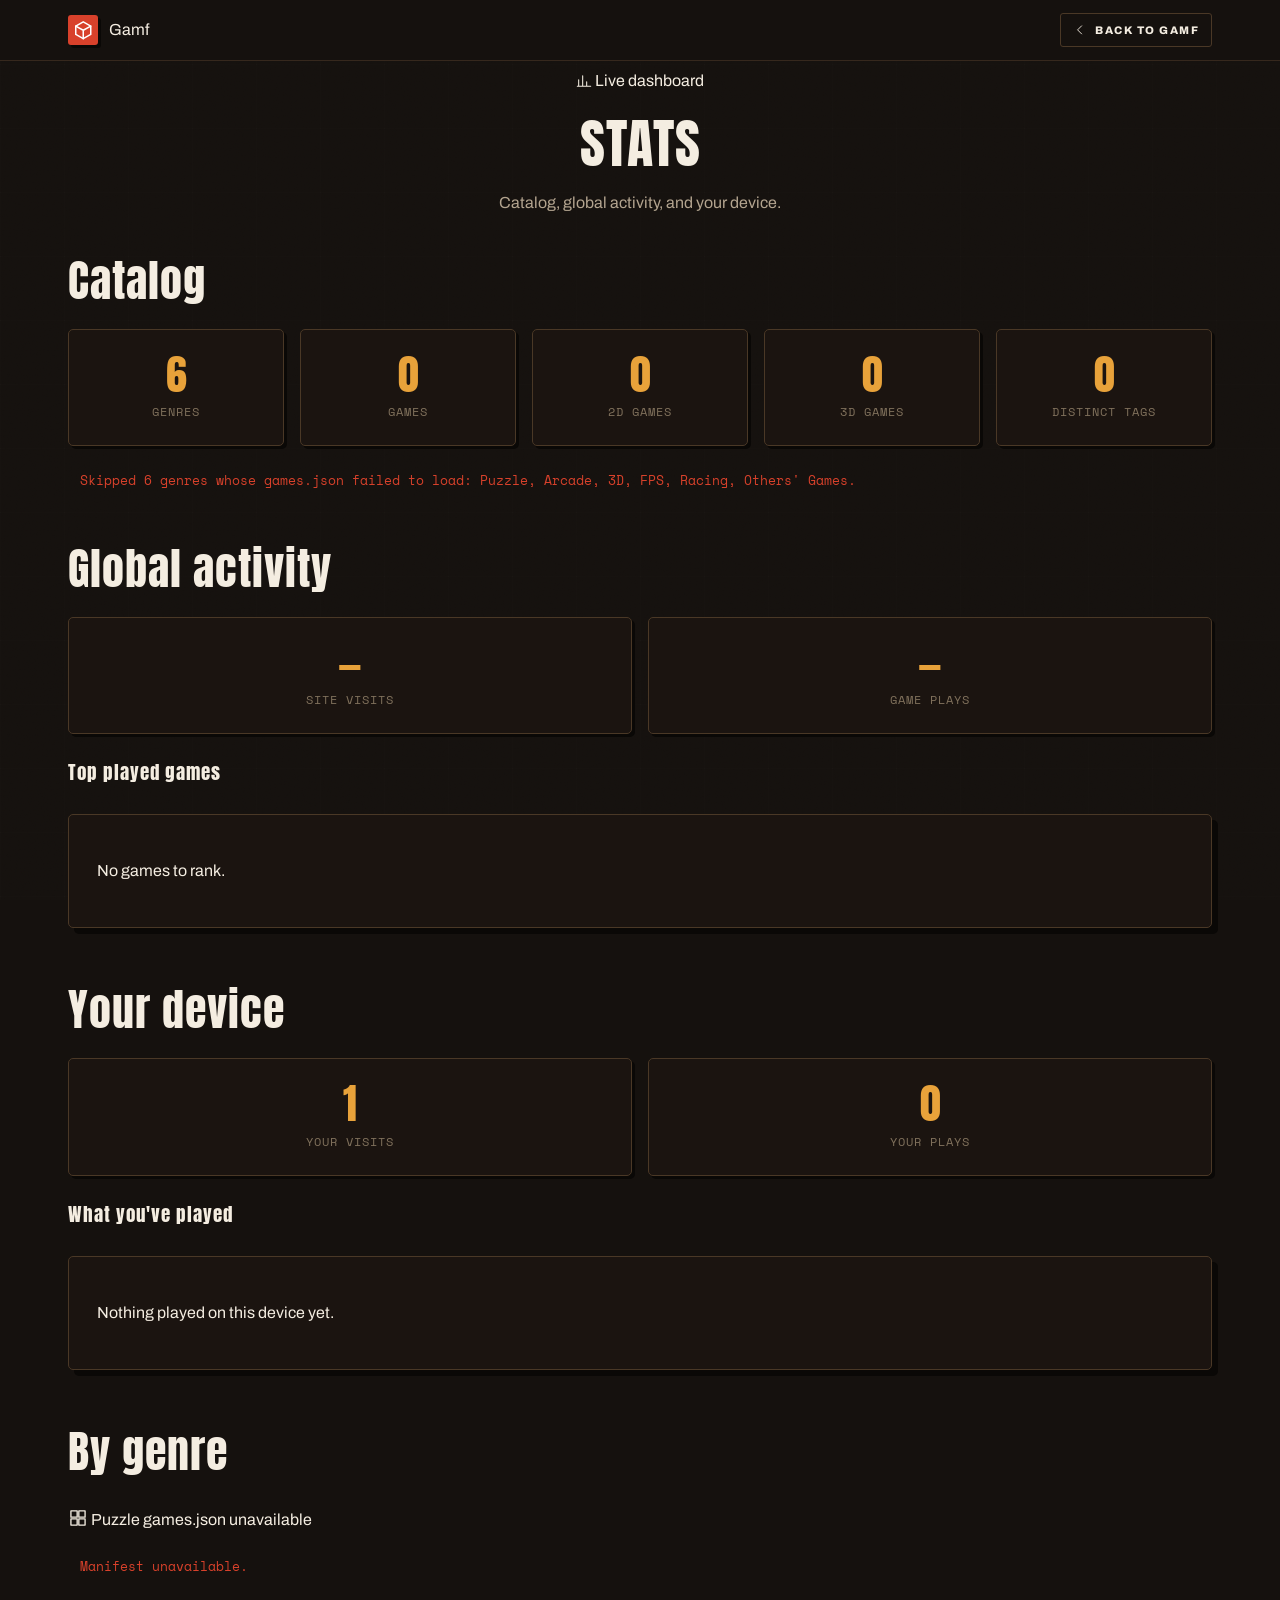
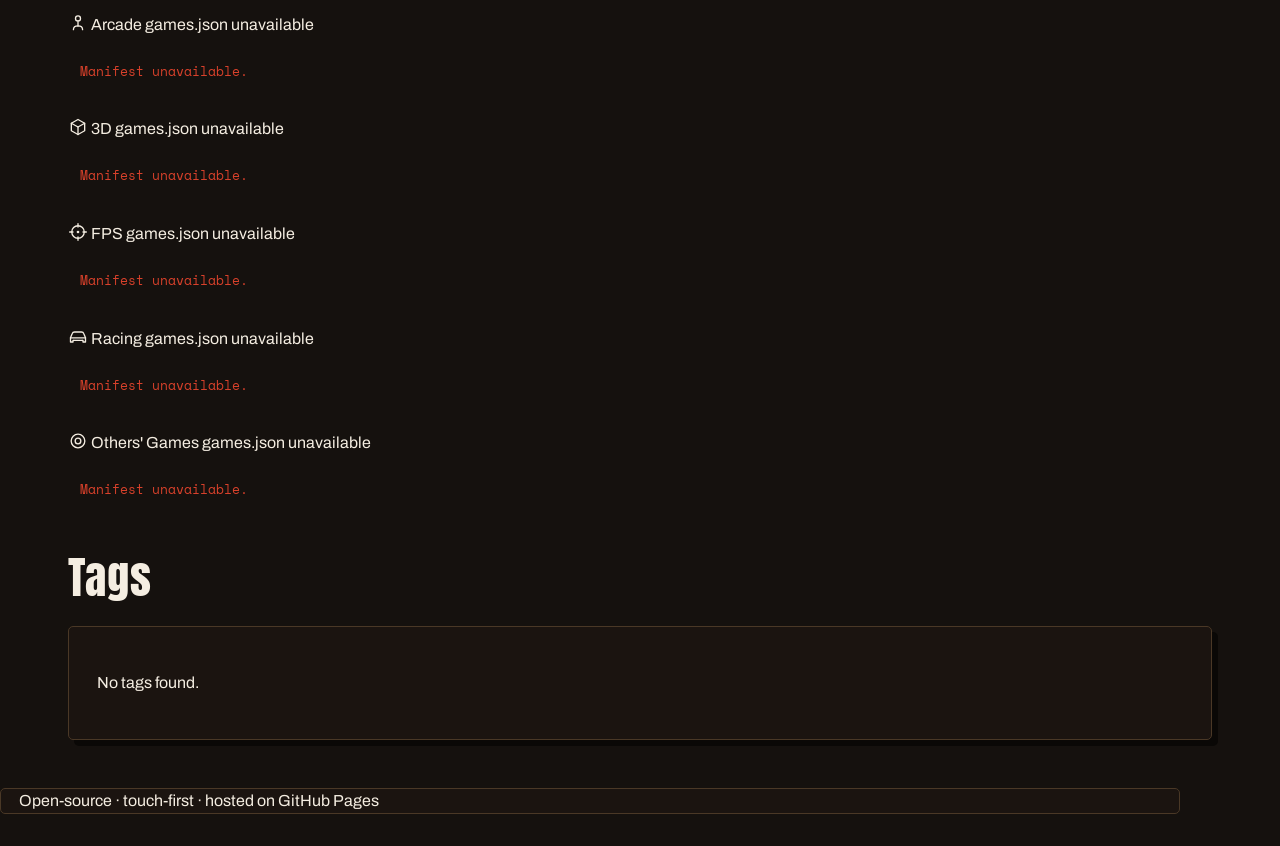
==== commit 51974245: "Apply Claude Designer retro-arcade redesign: homepage (attract hero, cabinet grid, leaderboard, CRT " ====
--- a/stats.html
+++ b/stats.html
@@ -9,7 +9,7 @@
   <link rel="manifest" href="manifest.webmanifest">
   <link rel="preconnect" href="https://fonts.googleapis.com">
   <link rel="preconnect" href="https://fonts.gstatic.com" crossorigin>
-  <link href="https://fonts.googleapis.com/css2?family=Space+Grotesk:wght@500;600;700&family=Inter:wght@400;500;600&display=swap" rel="stylesheet">
+  <link href="https://fonts.googleapis.com/css2?family=Anton&family=Archivo:wght@400;500;600;700;800;900&family=Space+Mono:wght@400;700&display=swap" rel="stylesheet">
   <link rel="stylesheet" href="gamf.css">
 </head>
 <body class="gx" style="--gx-accent:#4ea8ff">
--- a/gamf.css
+++ b/gamf.css
@@ -1,289 +1,264 @@
 /* ============================================================================
-   gamf.css — shared design system for the Gamf game portal.
-   Console-store aesthetic: dark, layered, cover-art forward.
-   Canonical copy lives in Gamf.github.io/; copied verbatim into every repo.
-   Classes are prefixed `gx-` so they never collide with in-game styles.
-   Pair with: <link href="https://fonts.googleapis.com/css2?family=Space+Grotesk:wght@500;600;700&family=Inter:wght@400;500;600&display=swap" rel="stylesheet">
+   gamf.css — Gamf "retro-arcade" design system (from Claude Designer handoff).
+   1980s arcade hall with real-design-team restraint: warm near-black, red+amber,
+   Anton/Archivo/Space Mono, hard-offset shadows (NO blur/glow), small radii.
+   Canonical in Gamf.github.io/; copied verbatim into every repo.
+   `gx-` homepage components + retokened in-game HUD classes (games re-skin free).
+   Fonts: <link href="https://fonts.googleapis.com/css2?family=Anton&family=Archivo:wght@400;500;600;700;800;900&family=Space+Mono:wght@400;700&display=swap" rel="stylesheet">
    ========================================================================== */
 
 :root {
-  /* ---- Surfaces (near-black, layered like a console dashboard) ---- */
-  --gx-bg:        #07080c;
-  --gx-bg-2:      #0b0d14;
-  --gx-surface:   #11141e;
-  --gx-surface-2: #161a26;
-  --gx-surface-3: #1d2231;
-  --gx-line:      #232838;
-  --gx-line-2:    #313850;
-
-  /* ---- Text ---- */
-  --gx-text:      #eef1f7;
-  --gx-text-2:    #aab2c5;
-  --gx-text-3:    #707892;
-
-  /* ---- Brand + accents ---- */
-  --gx-brand:     #7c5cff;             /* primary violet */
-  --gx-brand-2:   #4ea8ff;             /* electric blue */
-  --gx-brand-3:   #36e0c2;             /* mint */
-  --gx-warn:      #ffb454;
-  --gx-danger:    #ff5d6c;
-  --gx-good:      #46d6a4;
-
-  /* per-genre accent (pages set --gx-accent on <body>) */
-  --gx-accent:    var(--gx-brand);
-
-  /* ---- Type ---- */
-  --gx-font-display: "Space Grotesk", system-ui, -apple-system, "Segoe UI", sans-serif;
-  --gx-font-body:    "Inter", system-ui, -apple-system, "Segoe UI", Roboto, sans-serif;
-  --fs-xs: .75rem; --fs-sm: .8125rem; --fs-md: .9375rem; --fs-base: 1rem;
-  --fs-lg: 1.125rem; --fs-xl: 1.375rem; --fs-2xl: 1.875rem; --fs-3xl: 2.75rem;
-
-  /* ---- Spacing / radius / shadow / motion ---- */
-  --sp-1: 4px; --sp-2: 8px; --sp-3: 12px; --sp-4: 16px; --sp-5: 24px; --sp-6: 32px; --sp-7: 48px;
-  --r-sm: 8px; --r-md: 14px; --r-lg: 20px; --r-xl: 28px; --r-pill: 999px;
-  --sh-1: 0 1px 2px rgba(0,0,0,.4);
-  --sh-2: 0 6px 18px rgba(0,0,0,.35);
-  --sh-3: 0 18px 50px rgba(0,0,0,.5);
-  --ease: cubic-bezier(.4,0,.2,1);
-  --t-fast: .14s var(--ease);
-  --t: .22s var(--ease);
+  /* surfaces */
+  --gx-bg:#15110e; --gx-panel:#1b1410; --gx-panel-2:#211a14; --gx-screen:#100c09;
+  --gx-cover:#16100b; --gx-line:#36281d; --gx-line-2:#4a3826; --gx-ink:#0a0806;
+  /* text */
+  --gx-text:#f4ede1; --gx-text-2:#b3a48f; --gx-text-3:#80715c; --gx-text-4:#5a4c3c;
+  /* accents — only two, red + amber, over warm neutrals */
+  --gx-red:#d8412b; --gx-amber:#e8a23a; --gx-tick-empty:#3a2c20; --gx-hot-ink:#1b0f0c;
+  --gx-accent:var(--gx-red);
+  /* type */
+  --gx-font-display:'Anton',system-ui,sans-serif;
+  --gx-font-body:'Archivo',system-ui,-apple-system,sans-serif;
+  --gx-font-mono:'Space Mono',ui-monospace,monospace;
+  /* spacing / radius / hard shadows / motion */
+  --sp-1:4px;--sp-2:8px;--sp-3:12px;--sp-4:16px;--sp-5:24px;--sp-6:32px;--sp-7:48px;
+  --r-2:2px;--r-3:3px;--r-4:4px;--r-5:5px;
+  --sh-1:3px 3px 0 var(--gx-ink); --sh-2:5px 5px 0 var(--gx-ink);
+  --sh-3:6px 6px 0 var(--gx-ink); --sh-hero:8px 8px 0 var(--gx-ink);
+  --t-fast:.14s ease; --t:.16s ease;
 }
 
-* { box-sizing: border-box; }
-
-html, body {
-  margin: 0;
-  background: var(--gx-bg);
-  color: var(--gx-text);
-  font-family: var(--gx-font-body);
-  font-size: 16px;
-  line-height: 1.5;
-  -webkit-text-size-adjust: 100%;
-  -webkit-tap-highlight-color: transparent;
+@keyframes gx-rise{from{opacity:0;transform:translateY(16px)}to{opacity:1;transform:none}}
+@keyframes gx-blink{0%,52%{opacity:1}53%,100%{opacity:0}}
+@keyframes gx-marquee{from{transform:translateX(0)}to{transform:translateX(-50%)}}
+@keyframes gx-scan{0%{transform:translateY(-10%)}100%{transform:translateY(560%)}}
+@keyframes gx-load{from{width:4%}to{width:100%}}
+@keyframes gx-shimmer{from{background-position:200% 0}to{background-position:-200% 0}}
+
+*{box-sizing:border-box}
+::selection{background:var(--gx-red);color:#fff}
+html,body{margin:0;background:var(--gx-bg);color:var(--gx-text);font-family:var(--gx-font-body);font-size:16px;line-height:1.5;-webkit-text-size-adjust:100%;-webkit-tap-highlight-color:transparent}
+body{min-height:100%;overflow-x:hidden;overscroll-behavior-y:none}
+a{color:inherit;text-decoration:none}
+h1,h2,h3{font-family:var(--gx-font-display);font-weight:400;margin:0;letter-spacing:1px}
+
+/* fixed textures: grid + film grain + vignette */
+body.gx::before{content:"";position:fixed;inset:0;z-index:0;pointer-events:none;opacity:.5;
+  background-image:linear-gradient(#ffffff05 1px,transparent 1px),linear-gradient(90deg,#ffffff05 1px,transparent 1px);background-size:64px 64px}
+body.gx::after{content:"";position:fixed;inset:0;z-index:0;pointer-events:none;opacity:.045;mix-blend-mode:overlay;
+  background-image:url("data:image/svg+xml,%3Csvg xmlns='http://www.w3.org/2000/svg' width='180' height='180'%3E%3Cfilter id='n'%3E%3CfeTurbulence type='fractalNoise' baseFrequency='.85' numOctaves='2'/%3E%3C/filter%3E%3Crect width='100%25' height='100%25' filter='url(%23n)'/%3E%3C/svg%3E")}
+.gx-vignette{position:fixed;inset:0;z-index:0;pointer-events:none;background:radial-gradient(130% 100% at 50% 0%,transparent 55%,#0c0907 100%)}
+
+.gx-wrap{position:relative;z-index:1;max-width:1180px;margin:0 auto;padding:0 max(18px,env(safe-area-inset-left))}
+.gx-ico{width:1.25em;height:1.25em;display:inline-block;vertical-align:-.18em;color:inherit}
+
+/* ---------------------------------------------------------------- Nav */
+.gx-nav{position:sticky;top:0;z-index:40;background:var(--gx-bg);border-bottom:1px solid var(--gx-line)}
+.gx-nav__bar{height:3px;background:var(--gx-red)}
+.gx-nav__inner{max-width:1180px;margin:0 auto;padding:13px max(18px,env(safe-area-inset-left));display:flex;align-items:center;gap:18px;flex-wrap:wrap}
+.gx-logo{display:inline-flex;align-items:center;gap:11px;flex:0 0 auto}
+.gx-logo__mark{width:30px;height:30px;background:var(--gx-red);display:grid;place-items:center;font-family:var(--gx-font-display);font-size:18px;color:#fff;border-radius:var(--r-3);box-shadow:var(--sh-1)}
+.gx-logo__word{font-family:var(--gx-font-display);font-size:25px;letter-spacing:1.5px;color:var(--gx-text);line-height:1}
+.gx-nav__spacer{flex:1}
+.gx-search{display:flex;align-items:center;gap:9px;flex:1 1 220px;max-width:340px;min-width:0;padding:0 13px;height:42px;background:var(--gx-panel);border:1px solid var(--gx-line-2);border-radius:var(--r-3)}
+.gx-search .gx-ico{color:var(--gx-text-3);flex:0 0 auto}
+.gx-search input{flex:1;min-width:0;background:transparent;border:none;outline:none;color:var(--gx-text);font-family:var(--gx-font-mono);font-size:13px;letter-spacing:.5px;text-transform:uppercase}
+.gx-search input::placeholder{color:var(--gx-text-3)}
+.gx-search__clear{display:none;background:none;border:none;cursor:pointer;color:var(--gx-text-3);padding:0;flex:0 0 auto}
+.gx-search__clear:hover{color:var(--gx-red)}
+.gx-search.has-q .gx-search__clear{display:inline-flex}
+.gx-hiscores{display:inline-flex;align-items:center;gap:8px;height:42px;padding:0 15px;background:var(--gx-panel);border:1px solid var(--gx-line-2);border-radius:var(--r-3);color:var(--gx-amber);font-family:var(--gx-font-body);font-weight:700;font-size:12px;letter-spacing:1.5px;text-transform:uppercase}
+.gx-hiscores:hover{border-color:var(--gx-amber);background:var(--gx-panel-2)}
+.gx-marquee{overflow:hidden;border-top:1px solid #2a2018;background:var(--gx-screen)}
+.gx-marquee__track{display:inline-flex;white-space:nowrap;animation:gx-marquee 34s linear infinite;font-family:var(--gx-font-mono);font-size:12px;letter-spacing:1px;padding:6px 0;color:var(--gx-text-3);text-transform:uppercase}
+
+/* ---------------------------------------------------------------- Hero */
+.gx-hero{position:relative;margin:30px 0 44px;display:grid;grid-template-columns:1.5fr 1fr;border:1px solid var(--gx-line-2);border-radius:var(--r-5);overflow:hidden;background:var(--gx-panel);box-shadow:var(--sh-hero);animation:gx-rise .55s ease both}
+.gx-hero__left{position:relative;padding:clamp(24px,3.4vw,44px);border-right:1px solid var(--gx-line);min-width:0}
+.gx-eyebrow{display:flex;align-items:center;gap:12px;margin-bottom:clamp(18px,4vw,34px)}
+.gx-eyebrow__sq{width:9px;height:9px;background:var(--gx-red);display:inline-block}
+.gx-eyebrow__l{font-family:var(--gx-font-mono);font-size:12px;letter-spacing:2.5px;text-transform:uppercase;color:var(--gx-text-2)}
+.gx-eyebrow__n{font-family:var(--gx-font-mono);font-size:12px;letter-spacing:1px;color:var(--gx-text-3)}
+.gx-coin{font-family:var(--gx-font-body);font-weight:800;font-size:14px;letter-spacing:3px;text-transform:uppercase;color:var(--gx-red);margin-bottom:10px;animation:gx-blink 1.6s steps(1) infinite}
+.gx-hero__title{font-family:var(--gx-font-display);font-size:clamp(52px,9vw,108px);line-height:.9;color:var(--gx-text)}
+.gx-hero__sub{margin:18px 0 30px;font-family:var(--gx-font-mono);font-size:14px;line-height:1.55;letter-spacing:.5px;color:var(--gx-text-2);max-width:42ch;text-transform:uppercase}
+.gx-hero__actions{display:flex;flex-wrap:wrap;align-items:center;gap:26px}
+.gx-playbtn{display:inline-flex;align-items:center;gap:10px;cursor:pointer;font-family:var(--gx-font-body);font-weight:800;font-size:15px;letter-spacing:2px;text-transform:uppercase;color:#fff;background:var(--gx-red);border:none;border-radius:var(--r-3);padding:16px 26px;box-shadow:var(--sh-2);transition:transform .1s ease,box-shadow .1s ease}
+.gx-playbtn:hover{transform:translate(-1px,-1px);box-shadow:6px 6px 0 var(--gx-ink)}
+.gx-playbtn:active{transform:translate(5px,5px);box-shadow:0 0 0 var(--gx-ink)}
+.gx-hero__hs{display:flex;flex-direction:column;gap:5px;border-left:2px solid var(--gx-line-2);padding-left:18px}
+.gx-hero__hs label{font-family:var(--gx-font-mono);font-size:11px;letter-spacing:2px;color:var(--gx-text-3);text-transform:uppercase}
+.gx-hero__hs b{font-family:var(--gx-font-display);font-weight:400;font-size:30px;letter-spacing:1px;color:var(--gx-amber);line-height:1}
+/* attract screen */
+.gx-attract{position:relative;overflow:hidden;background:var(--gx-screen);min-height:240px;display:flex;flex-direction:column;justify-content:space-between;padding:16px}
+.gx-attract__scan{position:absolute;inset:0;pointer-events:none;opacity:.6;background:repeating-linear-gradient(0deg,transparent 0 2px,#00000066 2px 4px)}
+.gx-attract__sweep{position:absolute;left:0;right:0;top:0;height:14%;background:linear-gradient(#ffffff0d,transparent);pointer-events:none;animation:gx-scan 5.5s linear infinite}
+.gx-attract__ghost{position:absolute;inset:0;display:grid;place-items:center;pointer-events:none;font-family:var(--gx-font-display);font-size:clamp(52px,12vw,96px);color:#ffffff08;letter-spacing:2px}
+.gx-attract__row{position:relative;display:flex;justify-content:space-between;align-items:flex-start;font-family:var(--gx-font-mono);font-size:10px;letter-spacing:2px;color:var(--gx-text-3);text-transform:uppercase}
+.gx-attract__chip{color:var(--gx-text-2);border:1px solid var(--gx-line-2);border-radius:var(--r-2);padding:2px 7px;letter-spacing:1px}
+.gx-attract svg{position:relative;width:100%;height:auto;color:var(--gx-text-2)}
+.gx-attract__hi{position:relative;display:flex;justify-content:space-between;align-items:flex-end}
+.gx-attract__hi b{font-family:var(--gx-font-mono);font-size:13px;font-weight:700;letter-spacing:1px;color:var(--gx-amber)}
+
+/* ---------------------------------------------------------------- Cabinets section */
+.gx-cabsec{display:flex;flex-wrap:wrap;gap:30px;align-items:flex-start}
+.gx-cabs{flex:3 1 540px;min-width:0}
+.gx-cabhead{display:flex;align-items:baseline;justify-content:space-between;gap:14px;flex-wrap:wrap;margin-bottom:18px;padding-bottom:14px;border-bottom:1px solid var(--gx-line)}
+.gx-cabhead h2{font-family:var(--gx-font-display);font-size:clamp(28px,4vw,44px);color:var(--gx-text);line-height:1}
+.gx-cabhead__count{font-family:var(--gx-font-mono);font-size:13px;letter-spacing:1.5px;color:var(--gx-text-3);text-transform:uppercase;white-space:nowrap}
+.gx-pills{display:flex;flex-wrap:wrap;gap:8px;margin-bottom:26px}
+.gx-fpill{display:inline-flex;align-items:center;gap:8px;padding:9px 14px;border-radius:var(--r-3);cursor:pointer;font-family:var(--gx-font-body);font-weight:800;font-size:12px;letter-spacing:1.5px;text-transform:uppercase;transition:all .14s ease;border:1px solid var(--gx-line-2);background:var(--gx-panel);color:var(--gx-text-2)}
+.gx-fpill__n{font-family:var(--gx-font-mono);font-weight:700;font-size:12px;opacity:.7}
+.gx-fpill.is-active{border-color:var(--gx-red);background:var(--gx-red);color:#fff;box-shadow:var(--sh-1)}
+.gx-grid{display:grid;grid-template-columns:repeat(auto-fill,minmax(192px,1fr));gap:16px;animation:gx-rise .5s ease .08s both}
+
+/* cabinet card */
+.gx-cabinet{position:relative;display:flex;flex-direction:column;text-align:left;padding:0;border:1px solid var(--gx-line);border-radius:var(--r-4);overflow:hidden;cursor:pointer;background:var(--gx-panel);transition:transform var(--t),box-shadow var(--t),border-color var(--t);font-family:inherit;color:inherit}
+.gx-cabinet:hover{transform:translate(-3px,-3px);box-shadow:var(--sh-3);border-color:var(--gx-red)}
+.gx-cabinet:focus-visible{outline:2px solid var(--gx-red);outline-offset:2px}
+.gx-cab__plate{display:flex;align-items:center;gap:8px;padding:9px 11px;border-bottom:1px solid var(--gx-line);background:var(--gx-panel-2)}
+.gx-cab__plate .gx-ico{color:var(--gx-text-3);flex:0 0 auto}
+.gx-cab__genre{font-family:var(--gx-font-mono);font-size:11px;font-weight:700;letter-spacing:1.5px;color:var(--gx-text-2);text-transform:uppercase}
+.gx-cab__dims{margin-left:auto;font-family:var(--gx-font-mono);font-size:10px;letter-spacing:1px;color:var(--gx-text-3);border:1px solid var(--gx-line-2);border-radius:var(--r-2);padding:1px 6px}
+.gx-cab__cover{position:relative;display:flex;align-items:flex-end;min-height:104px;padding:14px 12px;overflow:hidden;background:var(--gx-cover);border-top:1px solid #2a2018}
+.gx-cab__cover.is-hot{background:var(--gx-red);border-top:none}
+.gx-cab__big{position:absolute;right:-14px;bottom:-18px;display:inline-flex;opacity:.13;pointer-events:none;color:var(--gx-amber)}
+.gx-cab__big .gx-ico{width:96px;height:96px}
+.gx-cab__cover.is-hot .gx-cab__big{color:#fff}
+.gx-cab__hot{position:absolute;top:11px;left:12px;display:inline-flex;align-items:center;gap:5px;font-family:var(--gx-font-mono);font-size:10px;font-weight:700;letter-spacing:1.5px;color:var(--gx-hot-ink);text-transform:uppercase}
+.gx-cab__title{position:relative;font-family:var(--gx-font-display);font-size:clamp(21px,2.4vw,27px);line-height:.96;letter-spacing:.5px;text-transform:uppercase;color:var(--gx-text)}
+.gx-cab__cover.is-hot .gx-cab__title{color:#fff}
+.gx-cab__ctrl{display:flex;align-items:flex-end;justify-content:space-between;gap:8px;padding:11px 12px 13px;background:var(--gx-panel)}
+.gx-rate{display:flex;gap:3px}
+.gx-rate span{width:11px;height:4px;border-radius:1px;background:var(--gx-tick-empty)}
+.gx-rate span.on{background:var(--gx-amber)}
+.gx-cab__hi{font-family:var(--gx-font-mono);font-size:11px;letter-spacing:.5px;color:var(--gx-text-3);margin-top:6px;display:block}
+.gx-cab__play{flex:0 0 auto;display:inline-flex;align-items:center;gap:5px;font-family:var(--gx-font-body);font-weight:800;font-size:11px;letter-spacing:1.5px;text-transform:uppercase;color:var(--gx-red);border:1px solid var(--gx-red);border-radius:var(--r-2);padding:7px 10px}
+
+.gx-empty{text-align:left;padding:44px 28px;border:1px solid var(--gx-line-2);border-radius:var(--r-5);background:var(--gx-panel);box-shadow:var(--sh-3)}
+.gx-empty h3{font-family:var(--gx-font-display);font-size:32px;color:var(--gx-red)}
+.gx-empty p{font-family:var(--gx-font-mono);font-size:13px;letter-spacing:1px;color:var(--gx-text-3);margin-top:10px;text-transform:uppercase}
+
+/* leaderboard */
+.gx-board{flex:1 1 290px;min-width:268px;border:1px solid var(--gx-line-2);border-radius:var(--r-5);overflow:hidden;background:var(--gx-panel);box-shadow:var(--sh-3);animation:gx-rise .5s ease .14s both}
+.gx-board__head{display:flex;align-items:center;gap:10px;padding:14px 16px;border-bottom:1px solid var(--gx-line);background:var(--gx-panel-2)}
+.gx-board__head .gx-ico{color:var(--gx-amber)}
+.gx-board__head h2{font-family:var(--gx-font-display);font-size:20px;letter-spacing:1.5px;color:var(--gx-text)}
+.gx-board__cursor{margin-left:auto;width:8px;height:14px;background:var(--gx-red);display:inline-block;animation:gx-blink 1.05s steps(1) infinite}
+.gx-board__rows{padding:6px 10px 12px}
+.gx-lrow{display:flex;align-items:center;gap:12px;padding:9px 8px;border-bottom:1px solid #2a2018;border-left:3px solid transparent;padding-left:9px}
+.gx-lrow:last-child{border-bottom:none}
+.gx-lrow.is-top{border-left-color:var(--gx-amber);background:var(--gx-panel-2)}
+.gx-lrow__rank{font-family:var(--gx-font-mono);font-size:12px;font-weight:700;color:var(--gx-text-4);width:20px;text-align:right;flex:0 0 auto}
+.gx-lrow.is-top .gx-lrow__rank{color:var(--gx-amber)}
+.gx-lrow__ini{font-family:var(--gx-font-display);font-size:22px;letter-spacing:2px;width:54px;color:#cdbfa8;flex:0 0 auto}
+.gx-lrow.is-top .gx-lrow__ini{color:var(--gx-amber)}
+.gx-lrow__sc{display:flex;flex-direction:column;flex:1;min-width:0;text-align:right}
+.gx-lrow__sc b{font-family:var(--gx-font-mono);font-size:16px;font-weight:700;color:var(--gx-text);letter-spacing:.5px}
+.gx-lrow__sc span{font-family:var(--gx-font-mono);font-size:11px;line-height:1.2;color:var(--gx-text-3);white-space:nowrap;overflow:hidden;text-overflow:ellipsis;text-transform:uppercase}
+.gx-board__foot{margin-top:12px;padding-top:12px;border-top:1px solid var(--gx-line);text-align:center;font-family:var(--gx-font-mono);font-size:11px;letter-spacing:1.5px;color:var(--gx-amber);text-transform:uppercase}
+
+/* footer */
+.gx-foot{margin:48px 0 32px;border:1px solid var(--gx-line-2);border-radius:var(--r-5);overflow:hidden;background:var(--gx-panel)}
+.gx-foot__bar{height:3px;background:var(--gx-red)}
+.gx-foot__grid{display:grid;grid-template-columns:auto 1fr;gap:28px;align-items:center;padding:clamp(22px,3.4vw,34px)}
+.gx-foot__coin{display:flex;align-items:center;gap:18px}
+.gx-foot__slot{position:relative;width:56px;height:80px;border-radius:var(--r-4);background:var(--gx-screen);border:1px solid var(--gx-line-2);display:grid;place-items:center;flex:0 0 auto}
+.gx-foot__slot .s{width:30px;height:6px;border-radius:var(--r-2);background:var(--gx-ink);border:1px solid #5a4632}
+.gx-foot__slot .c{position:absolute;bottom:8px;font-family:var(--gx-font-mono);font-size:11px;color:var(--gx-text-3)}
+.gx-foot__cap{font-family:var(--gx-font-display);font-size:20px;letter-spacing:1.5px;color:var(--gx-text);display:block}
+.gx-foot__sub{font-family:var(--gx-font-mono);font-size:12px;letter-spacing:1px;color:var(--gx-text-3);text-transform:uppercase;display:block;margin-top:8px}
+.gx-foot__meta{display:flex;flex-direction:column;gap:7px;text-align:right;font-family:var(--gx-font-mono);font-size:12px;letter-spacing:.5px;color:var(--gx-text-3);text-transform:uppercase}
+.gx-foot__meta .dim{color:var(--gx-text-4)}
+.gx-press{text-align:center;padding:11px;border-top:1px solid var(--gx-line);background:var(--gx-screen);font-family:var(--gx-font-body);font-weight:800;font-size:11px;letter-spacing:3px;color:var(--gx-red);text-transform:uppercase;animation:gx-blink 1.5s steps(1) infinite}
+
+/* launch overlay */
+.gx-launch{position:fixed;inset:0;z-index:80;display:none;place-items:center;padding:20px;background:#0a0806ee;cursor:pointer}
+.gx-launch.gx-show{display:grid}
+.gx-launch__panel{position:relative;width:min(440px,92vw);overflow:hidden;border:1px solid var(--gx-line-2);border-radius:var(--r-5);background:var(--gx-panel);box-shadow:10px 10px 0 #000}
+.gx-launch__scan{position:absolute;inset:0;pointer-events:none;opacity:.5;background:repeating-linear-gradient(0deg,transparent 0 2px,#00000055 2px 4px)}
+.gx-launch__body{position:relative;padding:34px 30px 28px;text-align:left}
+.gx-launch__top{display:flex;align-items:center;gap:12px;margin-bottom:24px;color:var(--gx-text-3);font-family:var(--gx-font-mono);font-size:11px;letter-spacing:2.5px;text-transform:uppercase}
+.gx-launch__top .gx-ico{color:var(--gx-red)}
+.gx-launch__title{font-family:var(--gx-font-display);font-size:clamp(34px,7vw,52px);line-height:.92;letter-spacing:1px;text-transform:uppercase;color:var(--gx-text)}
+.gx-launch__hs{display:flex;justify-content:space-between;align-items:baseline;margin:22px 0 10px;font-family:var(--gx-font-mono);font-size:11px;letter-spacing:1.5px;color:var(--gx-text-3);text-transform:uppercase}
+.gx-launch__hs b{font-family:var(--gx-font-display);font-weight:400;font-size:26px;letter-spacing:1px;color:var(--gx-amber)}
+.gx-launch__bar{height:8px;background:var(--gx-screen);border:1px solid var(--gx-line);border-radius:var(--r-2);overflow:hidden}
+.gx-launch__bar i{display:block;height:100%;background:var(--gx-red);animation:gx-load 2s cubic-bezier(.5,0,.4,1) forwards}
+.gx-launch__skip{margin-top:18px;font-family:var(--gx-font-mono);font-size:11px;letter-spacing:1.5px;color:var(--gx-text-4);text-transform:uppercase}
+
+/* skeleton + states */
+.gx-skel{border-radius:var(--r-4);background:linear-gradient(100deg,var(--gx-panel) 30%,var(--gx-panel-2) 50%,var(--gx-panel) 70%);background-size:200% 100%;animation:gx-shimmer 1.3s infinite;min-height:200px}
+.gx-error{color:var(--gx-red);font-family:var(--gx-font-mono);font-size:13px;padding:var(--sp-3)}
+
+/* generic back chip + section title (genre/catalog pages) */
+.gx-back{display:inline-flex;align-items:center;gap:6px;color:var(--gx-text-2);font-family:var(--gx-font-mono);font-size:12px;letter-spacing:1px;text-transform:uppercase}
+.gx-section-title{font-family:var(--gx-font-display);font-size:clamp(28px,4vw,44px);color:var(--gx-text);margin:var(--sp-6) 0 var(--sp-4)}
+
+/* buttons reused by genre/catalog/stats */
+.gx-btn{display:inline-flex;align-items:center;justify-content:center;gap:8px;min-height:42px;padding:0 16px;font-family:var(--gx-font-body);font-weight:800;font-size:12px;letter-spacing:1.5px;text-transform:uppercase;color:var(--gx-text);background:var(--gx-panel);border:1px solid var(--gx-line-2);border-radius:var(--r-3);cursor:pointer;transition:transform .1s ease,box-shadow var(--t),border-color var(--t)}
+.gx-btn:hover{border-color:var(--gx-amber);background:var(--gx-panel-2)}
+.gx-btn:active{transform:translate(2px,2px)}
+.gx-btn--primary{color:#fff;background:var(--gx-red);border-color:transparent;box-shadow:var(--sh-2)}
+.gx-btn--primary:hover{transform:translate(-1px,-1px);box-shadow:6px 6px 0 var(--gx-ink);background:var(--gx-red)}
+.gx-btn--primary:active{transform:translate(5px,5px);box-shadow:0 0 0 var(--gx-ink)}
+.gx-btn--ghost{background:transparent}
+.gx-btn--sm{min-height:34px;font-size:11px;padding:0 12px}
+.gx-badge{display:inline-flex;align-items:center;gap:4px;font-family:var(--gx-font-mono);font-size:11px;font-weight:700;padding:2px 8px;border-radius:var(--r-2);color:var(--gx-text-3);background:var(--gx-panel-2);border:1px solid var(--gx-line-2);letter-spacing:1px;text-transform:uppercase}
+.gx-chips{display:flex;flex-wrap:wrap;gap:6px;margin-top:var(--sp-1)}
+
+/* stat cards / bars (stats page) */
+.gx-stats-grid{display:grid;grid-template-columns:repeat(auto-fit,minmax(150px,1fr));gap:var(--sp-4)}
+.gx-stat{background:var(--gx-panel);border:1px solid var(--gx-line-2);border-radius:var(--r-5);padding:var(--sp-5) var(--sp-4);text-align:center;box-shadow:var(--sh-1)}
+.gx-stat__num{font-family:var(--gx-font-display);font-size:clamp(2rem,7vw,2.6rem);line-height:1;color:var(--gx-amber)}
+.gx-stat__label{color:var(--gx-text-3);font-family:var(--gx-font-mono);font-size:12px;margin-top:var(--sp-2);text-transform:uppercase;letter-spacing:1px}
+.gx-bar{display:grid;gap:var(--sp-2)}
+.gx-bar__row{display:grid;grid-template-columns:120px 1fr 56px;align-items:center;gap:var(--sp-3);font-family:var(--gx-font-mono);font-size:12px;color:var(--gx-text-2);text-transform:uppercase}
+.gx-bar__track{height:10px;background:var(--gx-screen);border:1px solid var(--gx-line);border-radius:var(--r-2);overflow:hidden}
+.gx-bar__fill{height:100%;background:var(--gx-red)}
+.gx-bar__val{text-align:right;color:var(--gx-amber);font-weight:700}
+
+/* ====================================================================
+   IN-GAME chrome — retokened to arcade so all 20 games re-skin for free.
+   (class names preserved: gx-hud, gx-pill, gx-hint, gx-modal, etc.)
+   ==================================================================== */
+.gx-hud{position:fixed;top:env(safe-area-inset-top);left:0;right:0;z-index:4;display:flex;align-items:center;gap:12px;padding:12px 16px;font-family:var(--gx-font-body);font-weight:700;pointer-events:none}
+.gx-hud a,.gx-hud button{pointer-events:auto}
+.gx-hud__back{display:inline-flex;align-items:center;gap:6px;color:var(--gx-text-2);font-family:var(--gx-font-mono);font-weight:400;font-size:12px;letter-spacing:1px;text-transform:uppercase}
+.gx-hud__spacer{flex:1}
+.gx-pill{display:inline-flex;align-items:center;gap:6px;padding:5px 12px;border-radius:var(--r-3);background:color-mix(in srgb,var(--gx-screen) 70%,transparent);border:1px solid var(--gx-line-2);font-family:var(--gx-font-mono);font-size:13px;letter-spacing:.5px;text-transform:uppercase;color:var(--gx-text-2)}
+.gx-pill b{color:var(--gx-text);font-weight:700}
+.gx-pill--best{color:var(--gx-amber)}
+.gx-hint{position:fixed;left:0;right:0;bottom:calc(env(safe-area-inset-bottom) + 14px);z-index:4;display:flex;flex-wrap:wrap;justify-content:center;gap:8px;pointer-events:none}
+.gx-hint__chip{display:inline-flex;align-items:center;gap:6px;font-family:var(--gx-font-mono);font-size:11px;letter-spacing:.5px;text-transform:uppercase;color:var(--gx-text-2);padding:6px 11px;border-radius:var(--r-3);background:color-mix(in srgb,var(--gx-screen) 70%,transparent);border:1px solid var(--gx-line-2)}
+.gx-hint__chip .gx-ico{width:14px;height:14px;opacity:.85}
+.gx-modal{position:fixed;inset:0;z-index:6;display:none;place-items:center;padding:16px;background:#0a0806ee}
+.gx-modal.gx-show{display:grid}
+.gx-modal__card{width:min(360px,92vw);text-align:center;padding:32px 26px;background:var(--gx-panel);border:1px solid var(--gx-line-2);border-radius:var(--r-5);box-shadow:10px 10px 0 #000;animation:gx-rise .25s ease}
+.gx-modal__title{font-family:var(--gx-font-display);font-size:34px;letter-spacing:1px;text-transform:uppercase;color:var(--gx-text);margin-bottom:10px}
+.gx-modal__row{display:flex;justify-content:space-between;gap:16px;color:var(--gx-text-3);padding:9px 0;border-bottom:1px solid var(--gx-line);font-family:var(--gx-font-mono);font-size:13px;text-transform:uppercase}
+.gx-modal__row:last-of-type{border-bottom:0}
+.gx-modal__row b{color:var(--gx-text);font-weight:700}
+.gx-modal__new{color:var(--gx-amber);font-family:var(--gx-font-mono);font-weight:700;text-transform:uppercase;min-height:1.2em;margin-top:8px}
+.gx-modal .gx-btn{margin-top:16px;width:100%}
+
+/* cover-art cards still used by some pages until converted — arcade-tinted */
+.gx-card{position:relative;display:flex;flex-direction:column;border-radius:var(--r-4);background:var(--gx-panel);border:1px solid var(--gx-line);overflow:hidden;transition:transform var(--t),box-shadow var(--t),border-color var(--t);cursor:pointer;color:inherit}
+.gx-card:hover{transform:translate(-3px,-3px);box-shadow:var(--sh-3);border-color:var(--gx-red)}
+.gx-cover{position:relative;aspect-ratio:4/3;overflow:hidden;background:var(--gx-cover);border-bottom:1px solid var(--gx-line)}
+.gx-cover__glyph{position:absolute;inset:0;display:grid;place-items:center;font-size:clamp(40px,9vw,64px)}
+.gx-cover__dims{position:absolute;top:8px;right:8px;font-family:var(--gx-font-mono);font-size:10px;letter-spacing:1px;color:var(--gx-text-3);border:1px solid var(--gx-line-2);border-radius:var(--r-2);padding:1px 6px;background:color-mix(in srgb,var(--gx-screen) 60%,transparent)}
+.gx-cover__play{position:absolute;left:10px;bottom:10px;width:34px;height:34px;border-radius:var(--r-3);display:grid;place-items:center;color:#fff;background:var(--gx-red);opacity:0;transition:opacity var(--t)}
+.gx-card:hover .gx-cover__play{opacity:1}
+.gx-card__body{padding:11px 12px 13px}
+.gx-card__title{font-family:var(--gx-font-display);font-size:18px;letter-spacing:.5px;text-transform:uppercase;color:var(--gx-text)}
+.gx-card__meta{font-family:var(--gx-font-mono);font-size:11px;color:var(--gx-text-3);text-transform:uppercase;display:block;margin-top:3px}
+.gx-card__by{font-family:var(--gx-font-mono);font-size:11px;color:var(--gx-text-4);display:block;margin-top:2px}
+
+.gx-foot-note{color:var(--gx-text-3);font-family:var(--gx-font-mono);font-size:11px;text-align:center;padding:var(--sp-6) 0;border-top:1px solid var(--gx-line);margin-top:var(--sp-6);text-transform:uppercase;letter-spacing:1px}
+
+@media (max-width:720px){
+  .gx-hero{grid-template-columns:1fr}
+  .gx-hero__left{border-right:none;border-bottom:1px solid var(--gx-line)}
 }
-body { min-height: 100%; overscroll-behavior-y: none; }
-
-/* subtle dashboard backdrop: brand glow + fine grain, fixed */
-body.gx::before {
-  content: ""; position: fixed; inset: 0; z-index: -2; pointer-events: none;
-  background:
-    radial-gradient(80% 55% at 50% -8%, color-mix(in srgb, var(--gx-accent) 22%, transparent) 0%, transparent 60%),
-    radial-gradient(60% 50% at 100% 0%, color-mix(in srgb, var(--gx-brand-2) 12%, transparent) 0%, transparent 55%),
-    var(--gx-bg);
-}
-body.gx::after {
-  content: ""; position: fixed; inset: 0; z-index: -1; pointer-events: none; opacity: .035;
-  background-image: url("data:image/svg+xml,%3Csvg xmlns='http://www.w3.org/2000/svg' width='160' height='160'%3E%3Cfilter id='n'%3E%3CfeTurbulence type='fractalNoise' baseFrequency='.9' numOctaves='2'/%3E%3C/filter%3E%3Crect width='100%25' height='100%25' filter='url(%23n)'/%3E%3C/svg%3E");
-}
-
-a { color: inherit; text-decoration: none; }
-h1,h2,h3 { font-family: var(--gx-font-display); font-weight: 700; letter-spacing: -.02em; margin: 0; }
-
-.gx-wrap { width: 100%; max-width: 1180px; margin: 0 auto; padding: 0 max(var(--sp-4), env(safe-area-inset-left)) 0 max(var(--sp-4), env(safe-area-inset-right)); }
-
-/* ---------------------------------------------------------------- Top nav */
-.gx-nav {
-  position: sticky; top: 0; z-index: 20;
-  display: flex; align-items: center; gap: var(--sp-4);
-  padding: var(--sp-3) 0; margin-bottom: var(--sp-2);
-  padding-top: max(var(--sp-3), env(safe-area-inset-top));
-  background: color-mix(in srgb, var(--gx-bg) 78%, transparent);
-  backdrop-filter: blur(14px) saturate(1.2);
-  border-bottom: 1px solid var(--gx-line);
-}
-.gx-nav__inner { display: flex; align-items: center; gap: var(--sp-4); width: 100%; max-width: 1180px; margin: 0 auto; padding: 0 var(--sp-4); }
-.gx-logo { display: inline-flex; align-items: center; gap: var(--sp-2); font-family: var(--gx-font-display); font-weight: 700; font-size: var(--fs-xl); letter-spacing: -.03em; }
-.gx-logo__mark { width: 28px; height: 28px; border-radius: 8px; display: grid; place-items: center;
-  background: linear-gradient(135deg, var(--gx-brand), var(--gx-brand-2)); box-shadow: var(--sh-2), 0 0 18px color-mix(in srgb, var(--gx-brand) 50%, transparent); }
-.gx-logo__mark svg { width: 18px; height: 18px; color: #fff; }
-.gx-nav__spacer { flex: 1; }
-.gx-nav__links { display: flex; align-items: center; gap: var(--sp-1); }
-
-/* ---------------------------------------------------------------- Buttons */
-.gx-btn {
-  --b: var(--gx-surface-2);
-  display: inline-flex; align-items: center; justify-content: center; gap: var(--sp-2);
-  min-height: 44px; padding: 0 var(--sp-4);
-  font-family: var(--gx-font-display); font-weight: 600; font-size: var(--fs-md);
-  color: var(--gx-text); background: var(--b);
-  border: 1px solid var(--gx-line-2); border-radius: var(--r-pill);
-  cursor: pointer; white-space: nowrap; transition: transform var(--t-fast), box-shadow var(--t), background var(--t), border-color var(--t);
-}
-.gx-btn:hover { transform: translateY(-2px); box-shadow: var(--sh-2); border-color: var(--gx-line-2); }
-.gx-btn:active { transform: translateY(0); }
-.gx-btn:focus-visible { outline: 2px solid var(--gx-brand-2); outline-offset: 2px; }
-.gx-btn svg { width: 18px; height: 18px; }
-.gx-btn--primary { color: #0a0c12; border-color: transparent;
-  background: linear-gradient(135deg, var(--gx-accent), color-mix(in srgb, var(--gx-accent) 55%, var(--gx-brand-2)));
-  box-shadow: 0 6px 20px color-mix(in srgb, var(--gx-accent) 45%, transparent); }
-.gx-btn--primary:hover { box-shadow: 0 10px 28px color-mix(in srgb, var(--gx-accent) 55%, transparent); }
-.gx-btn--ghost { background: transparent; }
-.gx-btn--sm { min-height: 36px; font-size: var(--fs-sm); padding: 0 var(--sp-3); }
-
-/* ---------------------------------------------------------------- Hero */
-.gx-hero {
-  position: relative; overflow: hidden; border-radius: var(--r-xl);
-  border: 1px solid var(--gx-line); margin: var(--sp-4) 0 var(--sp-6);
-  min-height: 280px; display: flex; align-items: flex-end;
-  background: linear-gradient(120deg, color-mix(in srgb, var(--gx-accent) 30%, var(--gx-bg-2)) 0%, var(--gx-bg-2) 55%);
-  box-shadow: var(--sh-3);
-}
-.gx-hero__art { position: absolute; inset: 0; z-index: 0; opacity: .9;
-  background:
-    radial-gradient(120% 120% at 85% 20%, color-mix(in srgb, var(--gx-accent) 60%, transparent), transparent 60%),
-    radial-gradient(80% 80% at 10% 100%, color-mix(in srgb, var(--gx-brand-2) 40%, transparent), transparent 55%); }
-.gx-hero__glyph { position: absolute; right: clamp(8px, 4vw, 48px); top: 50%; transform: translateY(-50%); z-index: 0;
-  font-size: clamp(90px, 26vw, 200px); filter: drop-shadow(0 20px 40px rgba(0,0,0,.5)); opacity: .92; }
-.gx-hero__body { position: relative; z-index: 1; padding: clamp(20px, 5vw, 40px); max-width: 70%; }
-.gx-hero__eyebrow { display: inline-flex; align-items: center; gap: var(--sp-2); font-family: var(--gx-font-display);
-  font-size: var(--fs-xs); font-weight: 600; letter-spacing: .12em; text-transform: uppercase; color: var(--gx-text); opacity: .85;
-  background: color-mix(in srgb, #000 35%, transparent); padding: 4px 10px; border-radius: var(--r-pill); border: 1px solid color-mix(in srgb, #fff 14%, transparent); }
-.gx-hero__title { font-size: var(--fs-3xl); line-height: 1.02; margin: var(--sp-3) 0 var(--sp-2); }
-.gx-hero__sub { color: var(--gx-text-2); font-size: var(--fs-md); margin-bottom: var(--sp-4); max-width: 46ch; }
-
-/* big brand wordmark for the hub header */
-.gx-brandline { font-family: var(--gx-font-display); font-weight: 700; letter-spacing: -.03em;
-  font-size: clamp(2.4rem, 11vw, 4.5rem); line-height: 1;
-  background: linear-gradient(100deg, #fff 10%, var(--gx-brand-2) 55%, var(--gx-brand) 95%);
-  -webkit-background-clip: text; background-clip: text; color: transparent; }
-
-/* ---------------------------------------------------------------- Genre row */
-.gx-row { margin: var(--sp-6) 0; }
-.gx-row__head { display: flex; align-items: center; gap: var(--sp-3); margin: 0 0 var(--sp-3); }
-.gx-row__icon { width: 34px; height: 34px; border-radius: 10px; display: grid; place-items: center; color: #fff;
-  background: linear-gradient(135deg, var(--gx-accent), color-mix(in srgb, var(--gx-accent) 30%, #000));
-  box-shadow: 0 0 16px color-mix(in srgb, var(--gx-accent) 45%, transparent); }
-.gx-row__icon svg { width: 20px; height: 20px; }
-.gx-row__title { font-size: var(--fs-xl); }
-.gx-row__count { margin-left: auto; color: var(--gx-text-3); font-size: var(--fs-sm); font-family: var(--gx-font-display); }
-.gx-row__more { color: var(--gx-text-2); font-size: var(--fs-sm); }
-
-/* horizontal scroller */
-.gx-scroller { display: grid; grid-auto-flow: column; grid-auto-columns: minmax(180px, 1fr);
-  gap: var(--sp-4); overflow-x: auto; scroll-snap-type: x mandatory; padding: var(--sp-1) var(--sp-1) var(--sp-4);
-  scrollbar-width: thin; scrollbar-color: var(--gx-line-2) transparent; }
-.gx-scroller::-webkit-scrollbar { height: 8px; }
-.gx-scroller::-webkit-scrollbar-thumb { background: var(--gx-line-2); border-radius: 999px; }
-.gx-scroller > * { scroll-snap-align: start; }
-/* responsive: wider cards on big screens, smaller on phones */
-@media (min-width: 720px) { .gx-scroller { grid-auto-columns: minmax(210px, 1fr); } }
-
-/* plain responsive grid (used on genre pages / catalog) */
-.gx-grid { display: grid; grid-template-columns: repeat(auto-fill, minmax(168px, 1fr)); gap: var(--sp-4); }
-@media (min-width: 720px) { .gx-grid { grid-template-columns: repeat(auto-fill, minmax(200px, 1fr)); } }
-
-/* ---------------------------------------------------------------- Card + cover art */
-.gx-card { position: relative; display: flex; flex-direction: column; border-radius: var(--r-lg);
-  background: var(--gx-surface); border: 1px solid var(--gx-line); overflow: hidden;
-  transition: transform var(--t-fast), border-color var(--t), box-shadow var(--t); }
-.gx-card:hover { transform: translateY(-5px); border-color: var(--gx-line-2); box-shadow: var(--sh-3); }
-.gx-card:active { transform: translateY(-2px); }
-.gx-card:focus-within { outline: 2px solid var(--gx-accent); outline-offset: 2px; }
-
-/* cover = designed key-art: layered gradient + grain + grid + emoji medallion */
-.gx-cover { position: relative; aspect-ratio: 4 / 3; overflow: hidden; isolation: isolate;
-  background:
-    radial-gradient(120% 110% at 25% 18%, color-mix(in srgb, var(--cover, var(--gx-accent)) 78%, #fff 0%), transparent 60%),
-    linear-gradient(150deg, color-mix(in srgb, var(--cover, var(--gx-accent)) 62%, #000) 0%, #0a0c12 92%); }
-.gx-cover::before { content: ""; position: absolute; inset: 0; z-index: 0; opacity: .5;
-  background-image: radial-gradient(color-mix(in srgb, #fff 18%, transparent) 1px, transparent 1.4px);
-  background-size: 16px 16px; mask-image: linear-gradient(180deg, #000, transparent 75%); }
-.gx-cover::after { content: ""; position: absolute; inset: 0; z-index: 0;
-  background: linear-gradient(180deg, transparent 45%, color-mix(in srgb, #000 72%, transparent) 100%); }
-.gx-cover__glyph { position: absolute; inset: 0; z-index: 1; display: grid; place-items: center;
-  font-size: clamp(46px, 9vw, 68px); filter: drop-shadow(0 10px 18px rgba(0,0,0,.45)); transition: transform var(--t); }
-.gx-card:hover .gx-cover__glyph { transform: scale(1.08) translateY(-2px); }
-.gx-cover__dims { position: absolute; top: var(--sp-2); right: var(--sp-2); z-index: 2;
-  font-family: var(--gx-font-display); font-size: 10px; font-weight: 700; letter-spacing: .08em;
-  padding: 3px 7px; border-radius: var(--r-pill); color: #fff;
-  background: color-mix(in srgb, #000 45%, transparent); border: 1px solid color-mix(in srgb, #fff 18%, transparent); }
-.gx-cover__play { position: absolute; left: var(--sp-3); bottom: var(--sp-3); z-index: 2;
-  width: 40px; height: 40px; border-radius: 50%; display: grid; place-items: center; color: #0a0c12;
-  background: #fff; box-shadow: var(--sh-2); opacity: 0; transform: translateY(6px) scale(.9); transition: opacity var(--t), transform var(--t); }
-.gx-cover__play svg { width: 18px; height: 18px; margin-left: 2px; }
-.gx-card:hover .gx-cover__play { opacity: 1; transform: translateY(0) scale(1); }
-
-.gx-card__body { padding: var(--sp-3) var(--sp-3) var(--sp-4); display: flex; flex-direction: column; gap: var(--sp-1); }
-.gx-card__title { font-family: var(--gx-font-display); font-weight: 600; font-size: var(--fs-md); line-height: 1.25; }
-.gx-card__meta { color: var(--gx-text-3); font-size: var(--fs-xs); }
-.gx-card__by { color: var(--gx-text-3); font-size: var(--fs-xs); }
-
-/* ---------------------------------------------------------------- Badges / chips */
-.gx-badge { display: inline-flex; align-items: center; gap: 4px; font-family: var(--gx-font-display);
-  font-size: var(--fs-xs); font-weight: 600; padding: 3px 9px; border-radius: var(--r-pill);
-  color: var(--gx-text-2); background: var(--gx-surface-2); border: 1px solid var(--gx-line); }
-.gx-badge--3d { color: var(--gx-brand-3); border-color: color-mix(in srgb, var(--gx-brand-3) 35%, var(--gx-line)); }
-.gx-badge--kbd { color: var(--gx-warn); border-color: color-mix(in srgb, var(--gx-warn) 35%, var(--gx-line)); }
-.gx-chips { display: flex; flex-wrap: wrap; gap: 6px; margin-top: var(--sp-1); }
-
-/* ---------------------------------------------------------------- Section heading + footer */
-.gx-section-title { font-size: var(--fs-2xl); margin: var(--sp-6) 0 var(--sp-3); }
-.gx-foot { color: var(--gx-text-3); font-size: var(--fs-sm); text-align: center; padding: var(--sp-6) 0; border-top: 1px solid var(--gx-line); margin-top: var(--sp-6); }
-.gx-back { display: inline-flex; align-items: center; gap: 6px; color: var(--gx-text-2); font-size: var(--fs-sm); }
-.gx-back svg { width: 16px; height: 16px; }
-
-/* ---------------------------------------------------------------- Stat cards */
-.gx-stats-grid { display: grid; grid-template-columns: repeat(auto-fit, minmax(150px, 1fr)); gap: var(--sp-4); }
-.gx-stat { background: var(--gx-surface); border: 1px solid var(--gx-line); border-radius: var(--r-lg);
-  padding: var(--sp-5) var(--sp-4); text-align: center; }
-.gx-stat__num { font-family: var(--gx-font-display); font-weight: 700; font-size: clamp(2rem, 7vw, 2.6rem); line-height: 1;
-  background: linear-gradient(120deg, var(--gx-brand-2), var(--gx-brand-3)); -webkit-background-clip: text; background-clip: text; color: transparent; }
-.gx-stat__label { color: var(--gx-text-2); font-size: var(--fs-sm); margin-top: var(--sp-2); text-transform: uppercase; letter-spacing: .06em; }
-.gx-bar { display: grid; grid-template-columns: 1fr; gap: var(--sp-2); }
-.gx-bar__row { display: grid; grid-template-columns: 110px 1fr 48px; align-items: center; gap: var(--sp-3); font-size: var(--fs-sm); }
-.gx-bar__track { height: 10px; background: var(--gx-surface-2); border-radius: var(--r-pill); overflow: hidden; }
-.gx-bar__fill { height: 100%; border-radius: var(--r-pill); background: linear-gradient(90deg, var(--gx-accent), var(--gx-brand-2)); }
-.gx-bar__val { text-align: right; color: var(--gx-text-2); font-family: var(--gx-font-display); }
-
-/* ---------------------------------------------------------------- In-game HUD / modal / hints
-   (used by games; sits over a fullscreen canvas) */
-.gx-hud { position: fixed; top: env(safe-area-inset-top); left: 0; right: 0; z-index: 4;
-  display: flex; align-items: center; gap: var(--sp-3); padding: var(--sp-3) var(--sp-4);
-  font-family: var(--gx-font-display); font-weight: 600; pointer-events: none; }
-.gx-hud a, .gx-hud button { pointer-events: auto; }
-.gx-hud__back { display: inline-flex; align-items: center; gap: 6px; color: var(--gx-text-2); font-weight: 500; font-size: var(--fs-sm); }
-.gx-hud__spacer { flex: 1; }
-.gx-pill { display: inline-flex; align-items: center; gap: 6px; padding: 5px 12px; border-radius: var(--r-pill);
-  background: color-mix(in srgb, var(--gx-bg) 55%, transparent); border: 1px solid var(--gx-line);
-  backdrop-filter: blur(8px); font-size: var(--fs-sm); }
-.gx-pill b { color: #fff; }
-.gx-pill--best { color: var(--gx-good); }
-
-.gx-hint { position: fixed; left: 0; right: 0; bottom: calc(env(safe-area-inset-bottom) + 14px); z-index: 4;
-  display: flex; flex-wrap: wrap; justify-content: center; gap: var(--sp-2); pointer-events: none; }
-.gx-hint__chip { display: inline-flex; align-items: center; gap: 6px; font-size: var(--fs-xs); color: var(--gx-text-2);
-  padding: 6px 11px; border-radius: var(--r-pill); background: color-mix(in srgb, var(--gx-bg) 55%, transparent);
-  border: 1px solid var(--gx-line); backdrop-filter: blur(8px); }
-.gx-hint__chip svg { width: 14px; height: 14px; opacity: .85; }
-
-/* game-over / pause modal */
-.gx-modal { position: fixed; inset: 0; z-index: 6; display: none; place-items: center; padding: var(--sp-4);
-  background: color-mix(in srgb, var(--gx-bg) 82%, transparent); backdrop-filter: blur(6px); }
-.gx-modal.gx-show { display: grid; }
-.gx-modal__card { width: min(340px, 92vw); text-align: center; padding: var(--sp-6) var(--sp-5);
-  background: linear-gradient(180deg, var(--gx-surface-2), var(--gx-surface)); border: 1px solid var(--gx-line-2);
-  border-radius: var(--r-xl); box-shadow: var(--sh-3); animation: gx-pop var(--t); }
-@keyframes gx-pop { from { opacity: 0; transform: scale(.94) translateY(-10px); } to { opacity: 1; transform: none; } }
-.gx-modal__title { font-size: var(--fs-2xl); margin-bottom: var(--sp-2); }
-.gx-modal__row { display: flex; justify-content: space-between; gap: var(--sp-4); color: var(--gx-text-2);
-  padding: var(--sp-2) 0; border-bottom: 1px solid var(--gx-line); font-size: var(--fs-md); }
-.gx-modal__row:last-of-type { border-bottom: 0; }
-.gx-modal__row b { color: var(--gx-text); font-family: var(--gx-font-display); }
-.gx-modal__new { color: var(--gx-good); font-weight: 700; min-height: 1.2em; margin: var(--sp-2) 0 0; font-family: var(--gx-font-display); }
-.gx-modal .gx-btn { margin-top: var(--sp-4); width: 100%; }
-
-/* on-screen touch D-pad (used by touch shim for keyboard games) */
-.gx-dpad { position: fixed; z-index: 5; bottom: calc(env(safe-area-inset-bottom) + 16px); pointer-events: none; }
-.gx-dpad button { pointer-events: auto; }
-
-/* generic icon */
-.gx-ico { width: 1.25em; height: 1.25em; display: inline-block; vertical-align: -.18em; color: inherit; }
-
-/* loading skeleton */
-.gx-skel { border-radius: var(--r-lg); background: linear-gradient(100deg, var(--gx-surface) 30%, var(--gx-surface-2) 50%, var(--gx-surface) 70%);
-  background-size: 200% 100%; animation: gx-shimmer 1.3s infinite; aspect-ratio: 4 / 3; }
-@keyframes gx-shimmer { from { background-position: 200% 0; } to { background-position: -200% 0; } }
-.gx-empty, .gx-error { color: var(--gx-text-3); font-size: var(--fs-sm); padding: var(--sp-3); }
-.gx-error { color: var(--gx-danger); }
-
-@media (prefers-reduced-motion: reduce) { * { animation: none !important; transition: none !important; } }
+@media (prefers-reduced-motion:reduce){*{animation:none !important;transition:none !important}}
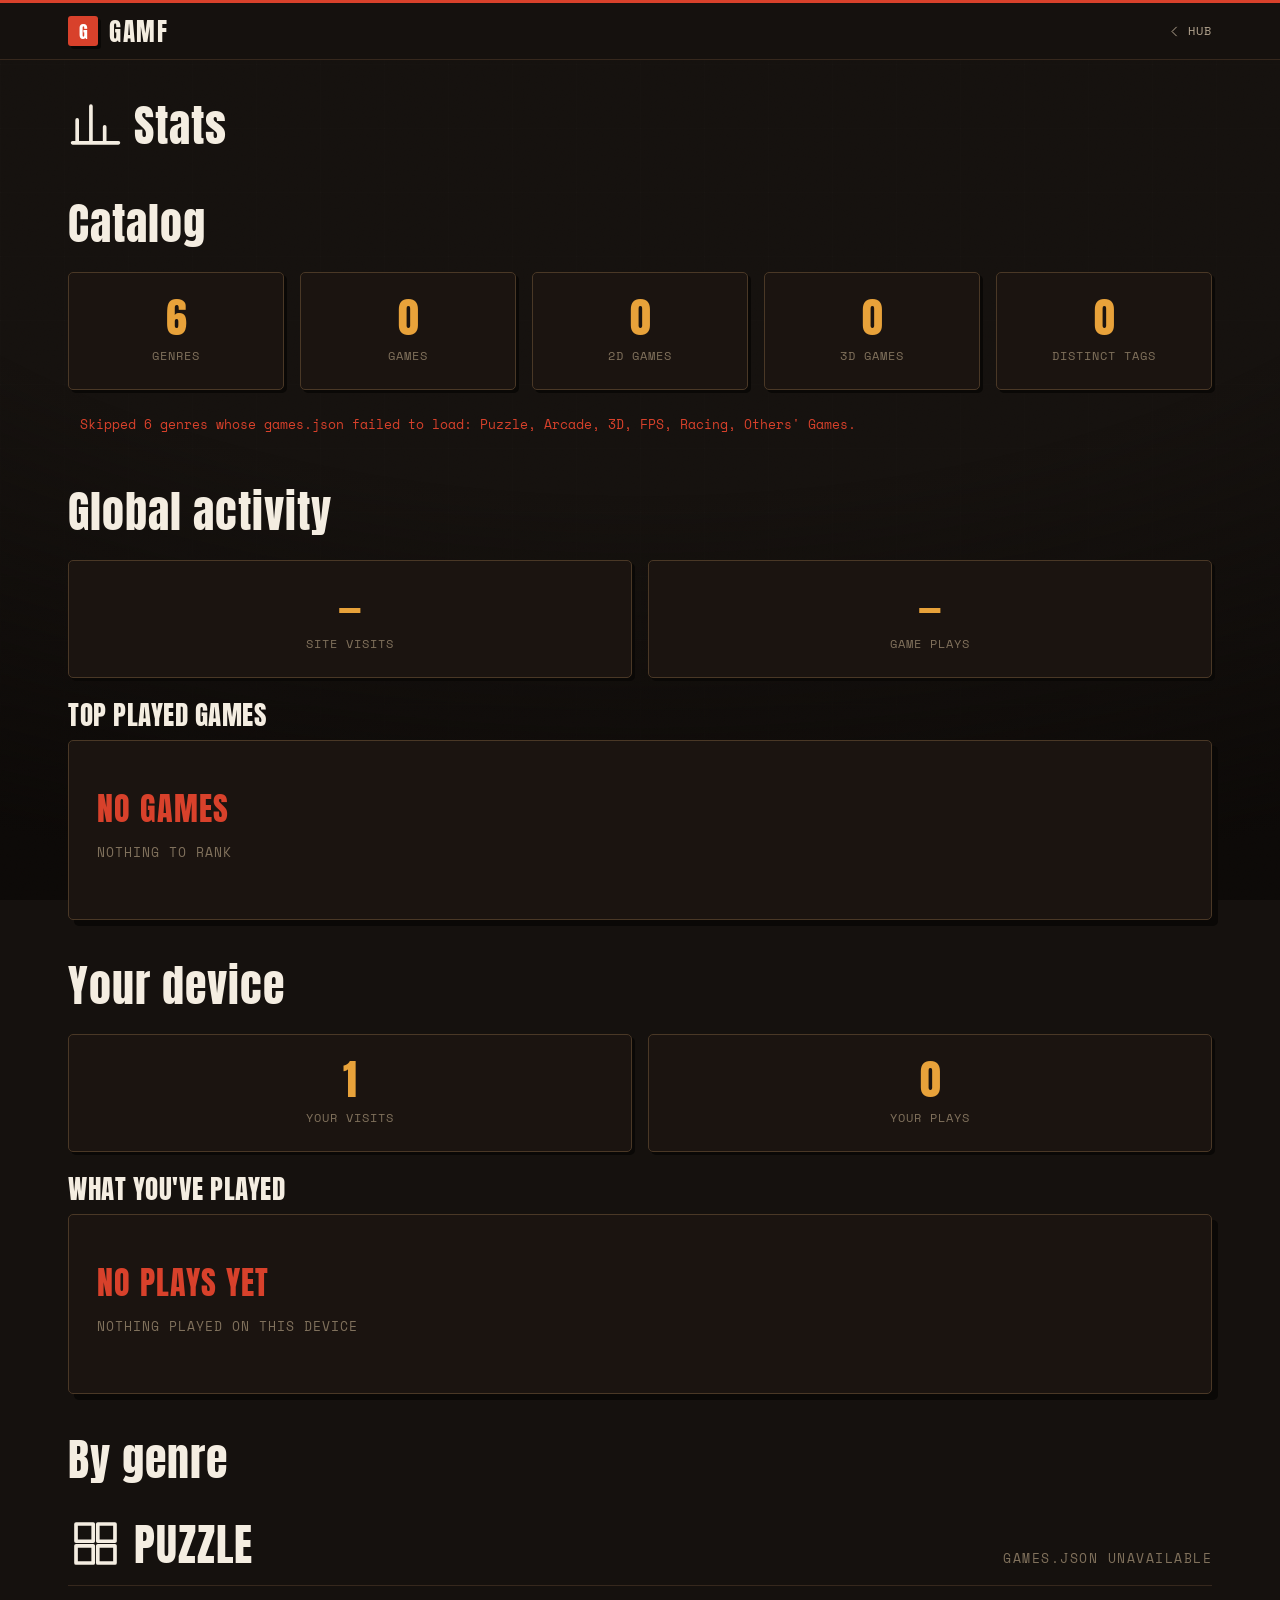
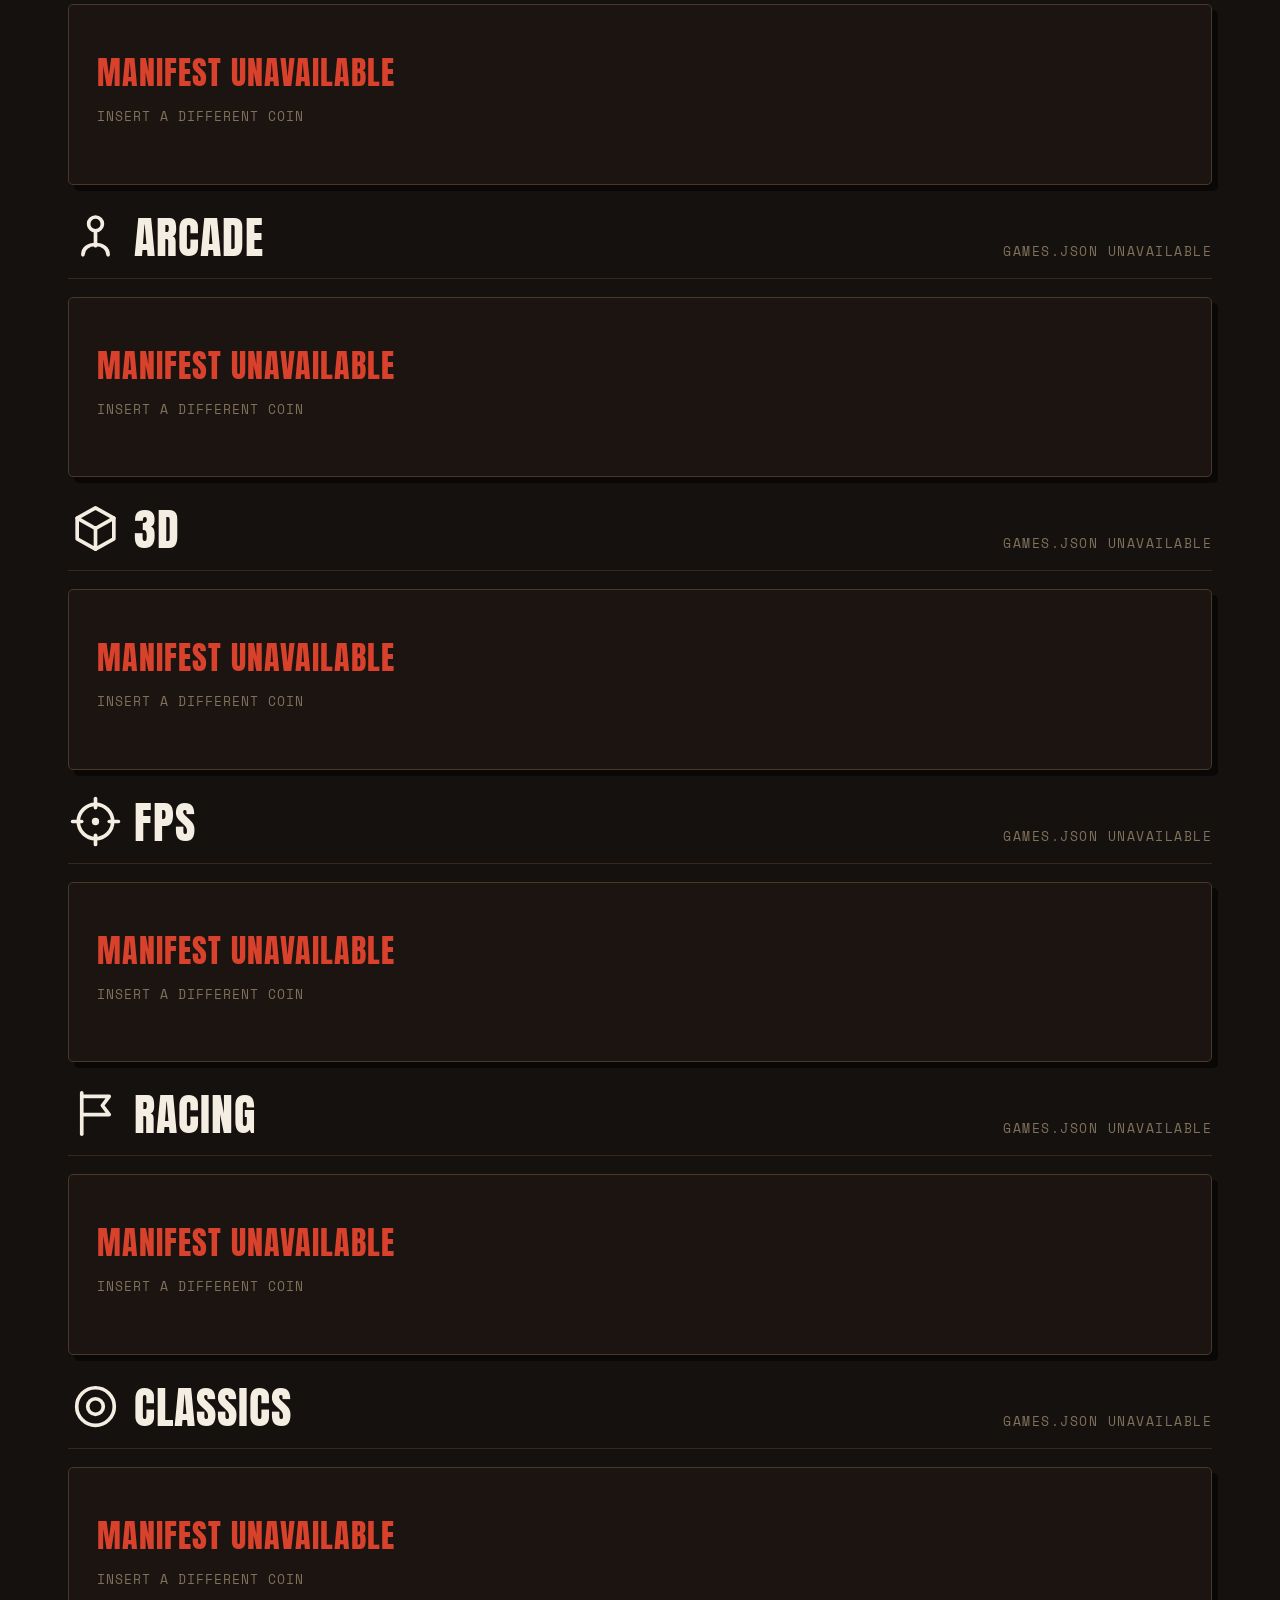
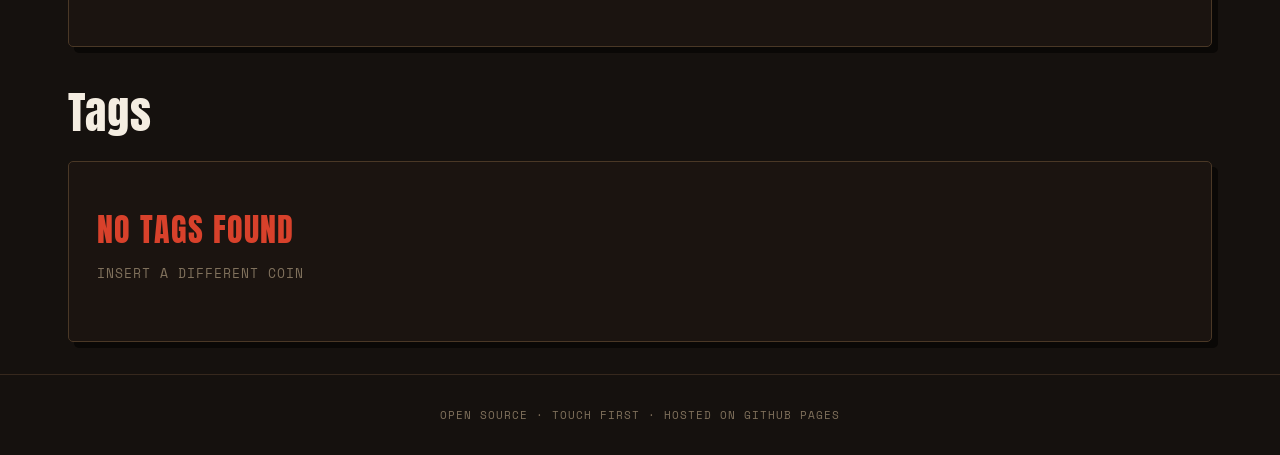
==== commit 55047d22: "Arcade redesign: stats page on cabinet layout" ====
--- a/stats.html
+++ b/stats.html
@@ -3,61 +3,63 @@
 <head>
   <meta charset="UTF-8">
   <meta name="viewport" content="width=device-width, initial-scale=1, maximum-scale=1, user-scalable=no, viewport-fit=cover">
-  <meta name="theme-color" content="#07080c">
-  <title>Gamf — stats</title>
-  <meta name="description" content="Live catalog, visit and play stats for the Gamf touch-game portal.">
+  <meta name="theme-color" content="#15110e">
+  <title>Gamf Arcade — stats</title>
+  <meta name="description" content="Live catalog, visit and play stats for the Gamf Arcade touch-game portal.">
   <link rel="manifest" href="manifest.webmanifest">
   <link rel="preconnect" href="https://fonts.googleapis.com">
   <link rel="preconnect" href="https://fonts.gstatic.com" crossorigin>
   <link href="https://fonts.googleapis.com/css2?family=Anton&family=Archivo:wght@400;500;600;700;800;900&family=Space+Mono:wght@400;700&display=swap" rel="stylesheet">
   <link rel="stylesheet" href="gamf.css">
 </head>
-<body class="gx" style="--gx-accent:#4ea8ff">
+<body class="gx">
   <script src="gamf-icons.js"></script>
   <script src="gamf-stats.js"></script>
+  <div class="gx-vignette" aria-hidden="true"></div>
 
   <nav class="gx-nav">
+    <div class="gx-nav__bar"></div>
     <div class="gx-nav__inner">
       <a class="gx-logo" href="./">
-        <span class="gx-logo__mark"><svg class="gx-ico"><use href="#i-logo"/></svg></span>
-        Gamf
+        <span class="gx-logo__mark">G</span>
+        <span class="gx-logo__word">GAMF</span>
       </a>
       <span class="gx-nav__spacer"></span>
-      <div class="gx-nav__links">
-        <a class="gx-btn gx-btn--ghost gx-btn--sm" href="./"><svg class="gx-ico"><use href="#i-back"/></svg> Back to Gamf</a>
-      </div>
+      <a class="gx-back" href="./"><svg class="gx-ico"><use href="#i-back"/></svg> Hub</a>
     </div>
   </nav>
 
   <div class="gx-wrap">
-    <header style="text-align:center;margin:8px 0 4px">
-      <span class="gx-hero__eyebrow"><svg class="gx-ico" style="width:1em;height:1em"><use href="#i-stats"/></svg> Live dashboard</span>
-      <h1 class="gx-brandline" style="font-size:clamp(2rem,9vw,3.4rem);margin-top:10px">STATS</h1>
-      <p style="color:var(--gx-text-2);margin:6px 0 0">Catalog, global activity, and your device.</p>
-    </header>
+    <h1 class="gx-section-title"><svg class="gx-ico"><use href="#i-stats"/></svg> Stats</h1>
 
     <main id="stats">
       <div class="gx-stats-grid" aria-hidden="true">
-        <div class="gx-skel" style="aspect-ratio:auto;height:110px"></div>
-        <div class="gx-skel" style="aspect-ratio:auto;height:110px"></div>
-        <div class="gx-skel" style="aspect-ratio:auto;height:110px"></div>
-        <div class="gx-skel" style="aspect-ratio:auto;height:110px"></div>
+        <div class="gx-skel" style="min-height:0;height:110px"></div>
+        <div class="gx-skel" style="min-height:0;height:110px"></div>
+        <div class="gx-skel" style="min-height:0;height:110px"></div>
+        <div class="gx-skel" style="min-height:0;height:110px"></div>
       </div>
-      <p class="gx-empty" id="loading">Loading stats…</p>
+      <p class="gx-empty" id="loading"><h3>LOADING STATS</h3><p>Insert coin</p></p>
     </main>
   </div>
 
-  <footer class="gx-foot gx-wrap">Open-source · touch-first · hosted on GitHub Pages</footer>
+  <footer class="gx-foot-note">Open Source · Touch First · Hosted On GitHub Pages</footer>
 
   <script type="module">
-    // stats.html — live catalog + activity dashboard for the Gamf portal.
+    // stats.html — live catalog + activity dashboard for the Gamf Arcade portal.
     // Mirrors app.js: fetch genres.json, then each genre's games.json same-origin,
     // resolving each genre base relative to this page via new URL(base, document.baseURI).
-    // Global activity comes from window.gamfStats (Abacus counters); per-device
-    // figures come from localStorage. Both degrade to '—' when offline.
-
-    const ICON = { puzzle: 'i-puzzle', arcade: 'i-arcade', '3d': 'i-cube', fps: 'i-target', racing: 'i-car', 'others-games': 'i-globe' };
+    // Cabinet rating / HI score / hot are derived EXACTLY like app.js so the numbers
+    // match the homepage. Global activity comes from window.gamfStats (Abacus
+    // counters); per-device figures come from localStorage. Both degrade to '—'.
+
+    const ICON = { puzzle: 'i-puzzle', arcade: 'i-arcade', '3d': 'i-cube', fps: 'i-target', racing: 'i-flag', 'others-games': 'i-coin' };
+    const fKey = (slug) => (slug === 'others-games' ? 'classics' : slug);
     const statsEl = document.getElementById('stats');
+
+    function ico(id, cls) { return `<svg class="gx-ico${cls ? ' ' + cls : ''}"><use href="#${id}"/></svg>`; }
+    // Verbatim hash from app.js — must match so ratings/scores/hot line up.
+    function hashStr(s) { let h = 2166136261; for (let i = 0; i < s.length; i++) { h ^= s.charCodeAt(i); h = Math.imul(h, 16777619); } return h >>> 0; }
 
     // Count this page view as a site visit (global + local).
     if (window.gamfVisit) window.gamfVisit();
@@ -79,12 +81,10 @@
       // { genre, games: [], failed: true } so one bad genre doesn't break the page.
       const results = await Promise.all(genres.map(async (genre) => {
         const base = new URL(genre.base, document.baseURI);
+        const label = genre.slug === 'others-games' ? 'CLASSICS' : (genre.title || genre.slug).toUpperCase();
         try {
           const manifest = await fetchJSON(new URL('games.json', base));
-          const games = (manifest.games || []).map((g) => ({
-            ...g, _genre: genre,
-            _url: g.path ? new URL(g.path, base).href : null
-          }));
+          const games = (manifest.games || []).map((g) => decorate(g, genre, base, label));
           return { genre, games, failed: false };
         } catch (err) {
           return { genre, games: [], failed: true, error: err.message };
@@ -94,6 +94,20 @@
       render(results);
       // Then enrich with live global + local activity (async, best-effort).
       loadActivity(results).catch(() => {});
+    }
+
+    // Decorate a raw game with derived cabinet fields — EXACTLY like app.js.
+    function decorate(game, genre, base, label) {
+      const h = hashStr((game.slug || game.title) + genre.slug);
+      const rating = game.rating != null ? game.rating : 3 + (h % 3);
+      const score = game.score != null ? game.score : 5000 + (h % 1495000);
+      const hot = game.hot != null ? game.hot : ((game.tags || []).some((t) => /classic|retro|arcade/i.test(t)) || h % 5 === 0);
+      return {
+        slug: game.slug, title: game.title, genre: genre.slug, genreLabel: label,
+        icon: ICON[genre.slug] || 'i-arcade', dims: game.dims || '2D',
+        tags: game.tags || [], rating, score, hot,
+        url: game.path ? new URL(game.path, base).href : null, fkey: fKey(genre.slug),
+      };
     }
 
     /* --------------------------------------------------------------- render */
@@ -141,8 +155,8 @@
           ${statCard('…', 'Site Visits', 'g-visits')}
           ${statCard('…', 'Game Plays', 'g-plays')}
         </div>
-        <h3 class="gx-row__title" style="margin:var(--sp-5) 0 var(--sp-3)">Top played games</h3>
-        <div class="gx-bar" id="top-bars"><p class="gx-empty">Loading live counts…</p></div>`);
+        <h3 class="gx-cab__title" style="margin:var(--sp-5) 0 var(--sp-3)">Top Played Games</h3>
+        <div class="gx-bar" id="top-bars"><p class="gx-empty"><h3>LOADING</h3><p>Live counts incoming</p></p></div>`);
 
       // --- (C) Your device (local) ---
       const localVisits = safeLocal('visits');
@@ -153,46 +167,49 @@
           ${statCard(localVisits, 'Your Visits')}
           ${statCard(localPlays, 'Your Plays')}
         </div>
-        <h3 class="gx-row__title" style="margin:var(--sp-5) 0 var(--sp-3)">What you've played</h3>
-        <div class="gx-bar" id="local-bars"><p class="gx-empty">Nothing played on this device yet.</p></div>`);
-
-      // --- Per-genre breakdown (cover-art cards, matches the hub) ---
+        <h3 class="gx-cab__title" style="margin:var(--sp-5) 0 var(--sp-3)">What You've Played</h3>
+        <div class="gx-bar" id="local-bars"><p class="gx-empty"><h3>NO PLAYS YET</h3><p>Nothing played on this device</p></p></div>`);
+
+      // --- Per-genre breakdown (cabinet cards, matches the hub) ---
       parts.push(sectionTitle('By genre'));
       for (const r of results) {
         const g = r.genre;
         const n = r.games.length;
-        const accent = safeColor(g.color);
-        const countText = r.failed ? 'games.json unavailable' : `${n} game${n === 1 ? '' : 's'}`;
+        const label = g.slug === 'others-games' ? 'CLASSICS' : (g.title || g.slug || 'GENRE').toUpperCase();
+        const countText = r.failed ? 'GAMES.JSON UNAVAILABLE' : `${n} ${n === 1 ? 'CABINET' : 'CABINETS'}`;
         const grid = r.failed || !n
-          ? `<p class="gx-${r.failed ? 'error' : 'empty'}">${r.failed ? 'Manifest unavailable.' : 'Nothing here yet.'}</p>`
-          : `<div class="gx-grid">${r.games.map((game) => coverCard(game, g)).join('')}</div>`;
+          ? `<div class="gx-empty"><h3>${r.failed ? 'MANIFEST UNAVAILABLE' : 'NO CABINETS YET'}</h3><p>${r.failed ? 'Insert a different coin' : 'Check back soon'}</p></div>`
+          : `<div class="gx-grid">${r.games.map(cabinet).join('')}</div>`;
         parts.push(`
-          <section class="gx-row" style="--gx-accent:${accent};margin:var(--sp-5) 0">
-            <div class="gx-row__head">
-              <span class="gx-row__icon"><svg class="gx-ico"><use href="#${ICON[g.slug] || 'i-pad'}"/></svg></span>
-              <span class="gx-row__title">${esc(g.title || g.slug || 'Genre')}</span>
-              <span class="gx-row__count">${countText}</span>
+          <section style="margin:var(--sp-5) 0">
+            <div class="gx-cabhead">
+              <h2>${ico(ICON[g.slug] || 'i-arcade')} ${esc(label)}</h2>
+              <span class="gx-cabhead__count">${esc(countText)}</span>
             </div>
             ${grid}
           </section>`);
       }
 
-      // --- Tag histogram (restyled with gx-bar) ---
+      // --- Tag histogram (styled with gx-bar) ---
       parts.push(sectionTitle('Tags'));
       if (!sortedTags.length) {
-        parts.push(`<p class="gx-empty">No tags found.</p>`);
+        parts.push(`<div class="gx-empty"><h3>NO TAGS FOUND</h3><p>Insert a different coin</p></div>`);
       } else {
         const max = sortedTags[0][1];
-        const rows = sortedTags.map(([tag, count]) => barRow(tag, count, Math.round((count / max) * 100), count)).join('');
+        const rows = sortedTags.map(([tag, count]) => barRow(tag, count, Math.round((count / max) * 100))).join('');
         parts.push(`<div class="gx-bar">${rows}</div>`);
       }
 
       statsEl.innerHTML = parts.join('');
 
-      // Record a play before a cover card navigates to its game (matches the hub).
+      // Record a play before a cabinet navigates to its game (matches the hub).
       statsEl.addEventListener('click', (e) => {
-        const card = e.target.closest('.gx-card[data-slug]');
-        if (card && window.gamfPlay) window.gamfPlay(card.dataset.slug);
+        const cab = e.target.closest('.gx-cabinet[data-slug]');
+        if (!cab) return;
+        const slug = cab.dataset.slug;
+        if (slug && window.gamfPlay) window.gamfPlay(slug);
+        const url = cab.dataset.url;
+        if (url) { e.preventDefault(); window.location.href = url; }
       });
     }
 
@@ -200,17 +217,16 @@
     async function loadActivity(results) {
       const allGames = results.filter((r) => !r.failed).flatMap((r) => r.games);
       const titleBySlug = new Map(allGames.map((g) => [g.slug, g.title || g.slug]));
-      const colorBySlug = new Map(allGames.map((g) => [g.slug, safeColor(g.color || g._genre.color)]));
 
       // --- (C) local plays: render immediately, no network needed ---
-      renderLocalPlays(titleBySlug, colorBySlug);
+      renderLocalPlays(titleBySlug);
 
       // --- (B) global activity (best-effort) ---
       if (!window.gamfStats) {
         setGlobalCard('g-visits', '—');
         setGlobalCard('g-plays', '—');
         const tb = document.getElementById('top-bars');
-        if (tb) tb.innerHTML = `<p class="gx-empty">Live counts are offline.</p>`;
+        if (tb) tb.innerHTML = `<div class="gx-empty"><h3>OFFLINE</h3><p>Live counts unavailable</p></div>`;
         return;
       }
 
@@ -224,72 +240,68 @@
       const slugs = allGames.map((g) => g.slug).filter(Boolean);
       const tb = document.getElementById('top-bars');
       if (!slugs.length) {
-        if (tb) tb.innerHTML = `<p class="gx-empty">No games to rank.</p>`;
+        if (tb) tb.innerHTML = `<div class="gx-empty"><h3>NO GAMES</h3><p>Nothing to rank</p></div>`;
         return;
       }
       let counts;
       try {
         counts = await getGlobalMany(slugs.map((s) => 'play-' + s));
       } catch {
-        if (tb) tb.innerHTML = `<p class="gx-empty">Live counts are offline.</p>`;
+        if (tb) tb.innerHTML = `<div class="gx-empty"><h3>OFFLINE</h3><p>Live counts unavailable</p></div>`;
         return;
       }
       const ranked = slugs
-        .map((s) => ({ slug: s, title: titleBySlug.get(s) || s, color: colorBySlug.get(s), n: counts['play-' + s] }))
+        .map((s) => ({ slug: s, title: titleBySlug.get(s) || s, n: counts['play-' + s] }))
         .filter((x) => typeof x.n === 'number' && x.n > 0)
         .sort((a, b) => b.n - a.n)
         .slice(0, 10);
 
       if (!tb) return;
       if (!ranked.length) {
-        tb.innerHTML = `<p class="gx-empty">No plays recorded yet — be the first!</p>`;
+        tb.innerHTML = `<div class="gx-empty"><h3>NO PLAYS YET</h3><p>Be the first to play</p></div>`;
         return;
       }
       const max = ranked[0].n;
       tb.innerHTML = ranked.map((x) =>
-        barRow(x.title, fmtNum(x.n), Math.max(4, Math.round((x.n / max) * 100)), x.n, x.color)
+        barRow(x.title, fmtNum(x.n), Math.max(4, Math.round((x.n / max) * 100)))
       ).join('');
     }
 
-    function renderLocalPlays(titleBySlug, colorBySlug) {
+    function renderLocalPlays(titleBySlug) {
       const lb = document.getElementById('local-bars');
       if (!lb) return;
       const plays = (window.gamfStats && window.gamfStats.localPlays && window.gamfStats.localPlays()) || {};
       const entries = Object.entries(plays)
-        .map(([slug, n]) => ({ slug, title: titleBySlug.get(slug) || slug, color: colorBySlug.get(slug), n: +n || 0 }))
+        .map(([slug, n]) => ({ slug, title: titleBySlug.get(slug) || slug, n: +n || 0 }))
         .filter((x) => x.n > 0)
         .sort((a, b) => b.n - a.n);
       if (!entries.length) {
-        lb.innerHTML = `<p class="gx-empty">Nothing played on this device yet.</p>`;
+        lb.innerHTML = `<div class="gx-empty"><h3>NO PLAYS YET</h3><p>Nothing played on this device</p></div>`;
         return;
       }
       const max = entries[0].n;
       lb.innerHTML = entries.map((x) =>
-        barRow(x.title, x.n, Math.max(4, Math.round((x.n / max) * 100)), x.n, x.color)
+        barRow(x.title, x.n, Math.max(4, Math.round((x.n / max) * 100)))
       ).join('');
     }
 
     /* ----------------------------------------------------------- templates */
-    // Same cover-art card markup as the hub. Renders as a launch link so a tap
-    // records a play (window.gamfPlay) before navigating to the game.
-    function coverCard(game, genre) {
-      const cover = safeColor(game.color || genre.color);
-      const glyph = esc(game.icon || genre.icon || '🎮');
-      const meta = (game.tags || []).slice(0, 3).map(esc).join(' · ');
-      const href = game._url ? ` href="${esc(game._url)}"` : '';
-      const slug = game.slug ? ` data-slug="${esc(game.slug)}"` : '';
-      return `
-        <a class="gx-card"${href}${slug}>
-          <div class="gx-cover" style="--cover:${cover}">
-            ${game.dims ? `<span class="gx-cover__dims">${esc(game.dims)}</span>` : ''}
-            <span class="gx-cover__glyph">${glyph}</span>
-            <span class="gx-cover__play"><svg class="gx-ico"><use href="#i-play"/></svg></span>
-          </div>
-          <div class="gx-card__body">
-            <span class="gx-card__title">${esc(game.title || game.slug || '?')}</span>
-            ${meta ? `<span class="gx-card__meta">${meta}</span>` : ''}
-          </div>
-        </a>`;
+    // Cabinet card — markup copied from app.js cabinet(), so a tap records a
+    // play (window.gamfPlay) before navigating to the game.
+    function ratingTicks(r) { let s = ''; for (let i = 0; i < 5; i++) s += `<span class="${i < r ? 'on' : ''}"></span>`; return `<div class="gx-rate">${s}</div>`; }
+    function cabinet(g) {
+      const data = `data-slug="${esc(g.slug || '')}"${g.url ? ` data-url="${esc(g.url)}"` : ''}`;
+      return `<button class="gx-cabinet" ${data} aria-label="Play ${esc(g.title)}, ${esc(g.genreLabel)}">
+        <div class="gx-cab__plate">${ico(g.icon)}<span class="gx-cab__genre">${esc(g.genreLabel)}</span><span class="gx-cab__dims">${esc(g.dims)}</span></div>
+        <div class="gx-cab__cover${g.hot ? ' is-hot' : ''}">
+          <span class="gx-cab__big">${ico(g.icon)}</span>
+          ${g.hot ? `<span class="gx-cab__hot">${ico('i-bolt')} Hot</span>` : ''}
+          <h3 class="gx-cab__title">${esc(String(g.title).toUpperCase())}</h3>
+        </div>
+        <div class="gx-cab__ctrl">
+          <div style="min-width:0">${ratingTicks(g.rating)}<span class="gx-cab__hi">HI ${fmtNum(g.score)}</span></div>
+          <span class="gx-cab__play">${ico('i-play')} Play</span>
+        </div></button>`;
     }
 
     function sectionTitle(t) { return `<h2 class="gx-section-title">${esc(t)}</h2>`; }
@@ -308,13 +320,11 @@
     }
 
     // gx-bar row: label (left), track+fill (middle), value (right).
-    // An optional accent recolours just this row's fill (per-genre cover colour).
-    function barRow(label, valueText, pct, _v, accent) {
-      const fillStyle = `width:${pct}%${accent ? `;--gx-accent:${accent}` : ''}`;
+    function barRow(label, valueText, pct) {
       return `
         <div class="gx-bar__row">
-          <span class="gx-bar__name" title="${esc(label)}" style="overflow:hidden;text-overflow:ellipsis;white-space:nowrap">${esc(label)}</span>
-          <span class="gx-bar__track"><span class="gx-bar__fill" style="${fillStyle}"></span></span>
+          <span title="${esc(label)}" style="overflow:hidden;text-overflow:ellipsis;white-space:nowrap">${esc(label)}</span>
+          <span class="gx-bar__track"><span class="gx-bar__fill" style="width:${pct}%"></span></span>
           <span class="gx-bar__val">${esc(valueText)}</span>
         </div>`;
     }
@@ -332,7 +342,7 @@
 
     function fmtNum(v) {
       if (v == null || typeof v !== 'number' || Number.isNaN(v)) return '—';
-      return v.toLocaleString();
+      return v.toLocaleString('en-US');
     }
 
     async function fetchJSON(url) {
@@ -341,10 +351,6 @@
       return res.json();
     }
 
-    function safeColor(c) {
-      return /^#[0-9a-fA-F]{3,8}$/.test(String(c)) ? c : '#7c5cff';
-    }
-
     function esc(s = '') {
       return String(s).replace(/[&<>"']/g, (c) => (
         { '&': '&amp;', '<': '&lt;', '>': '&gt;', '"': '&quot;', "'": '&#39;' }[c]
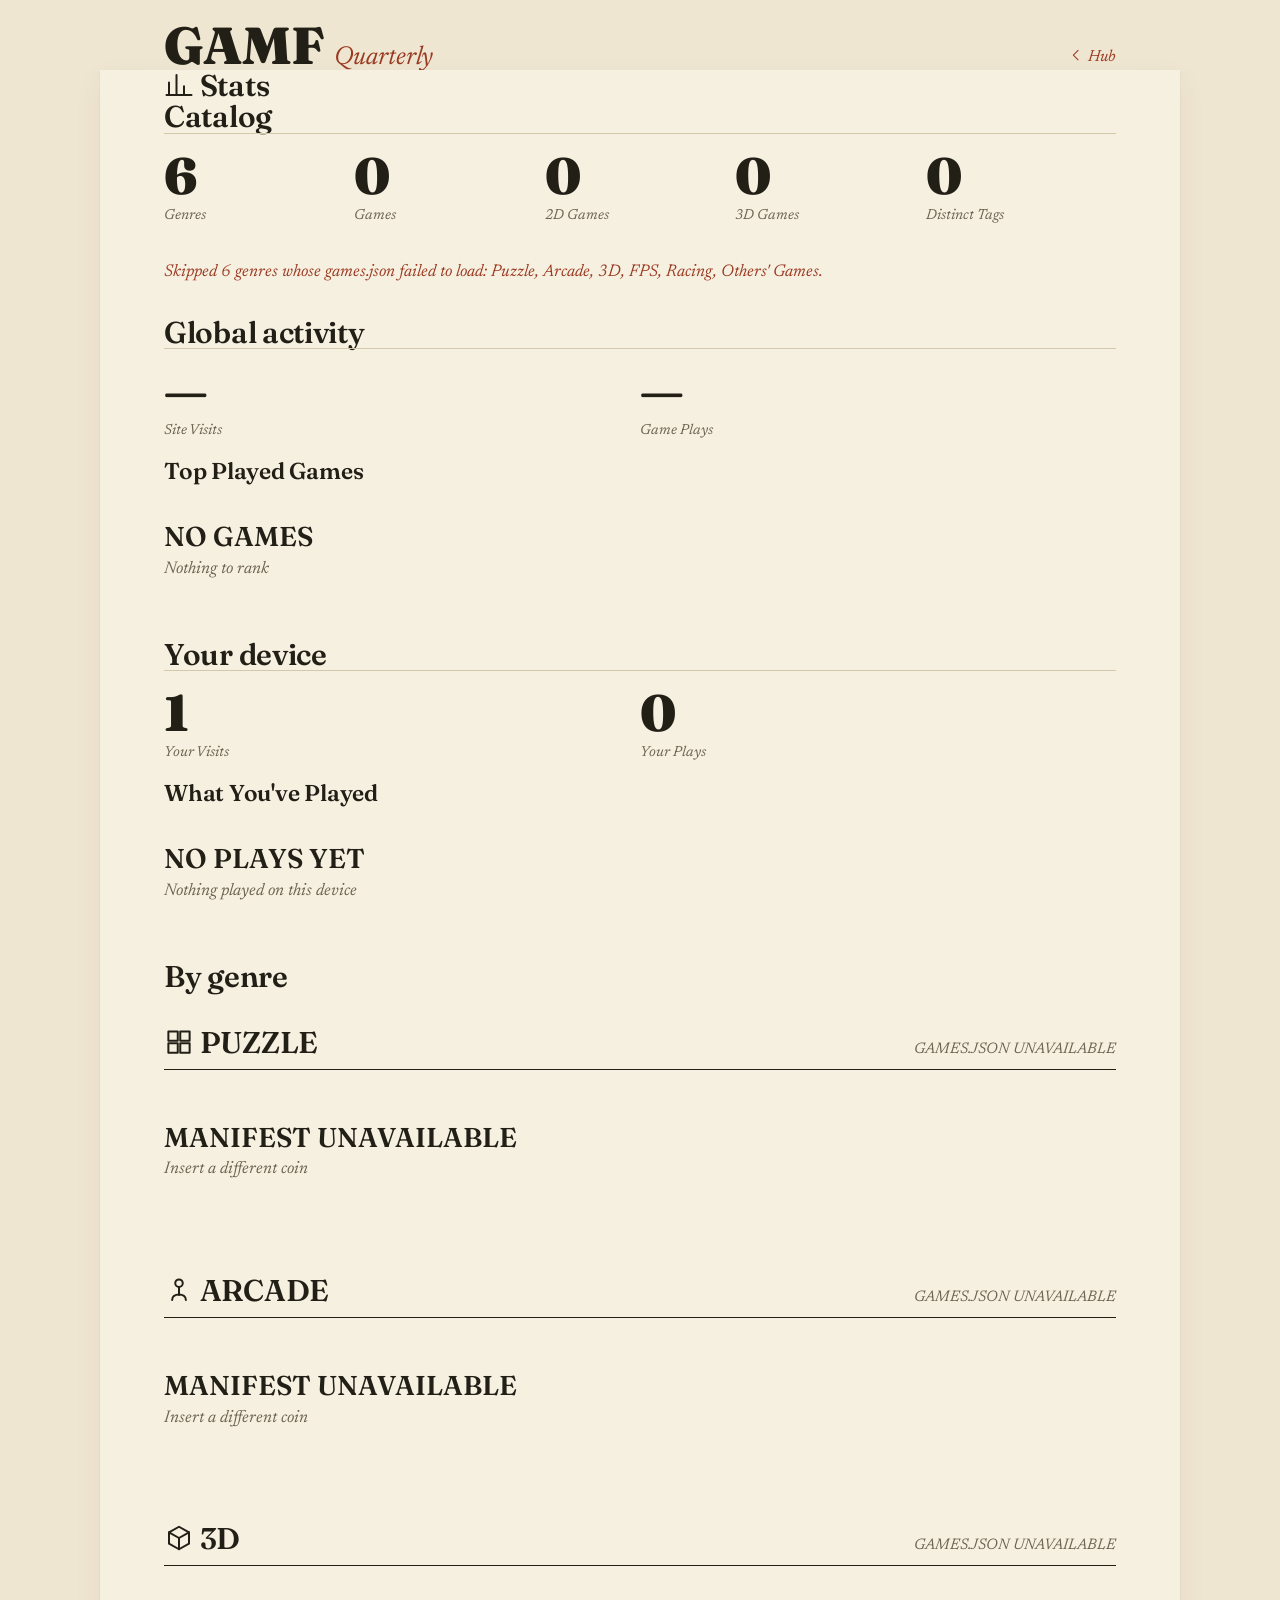
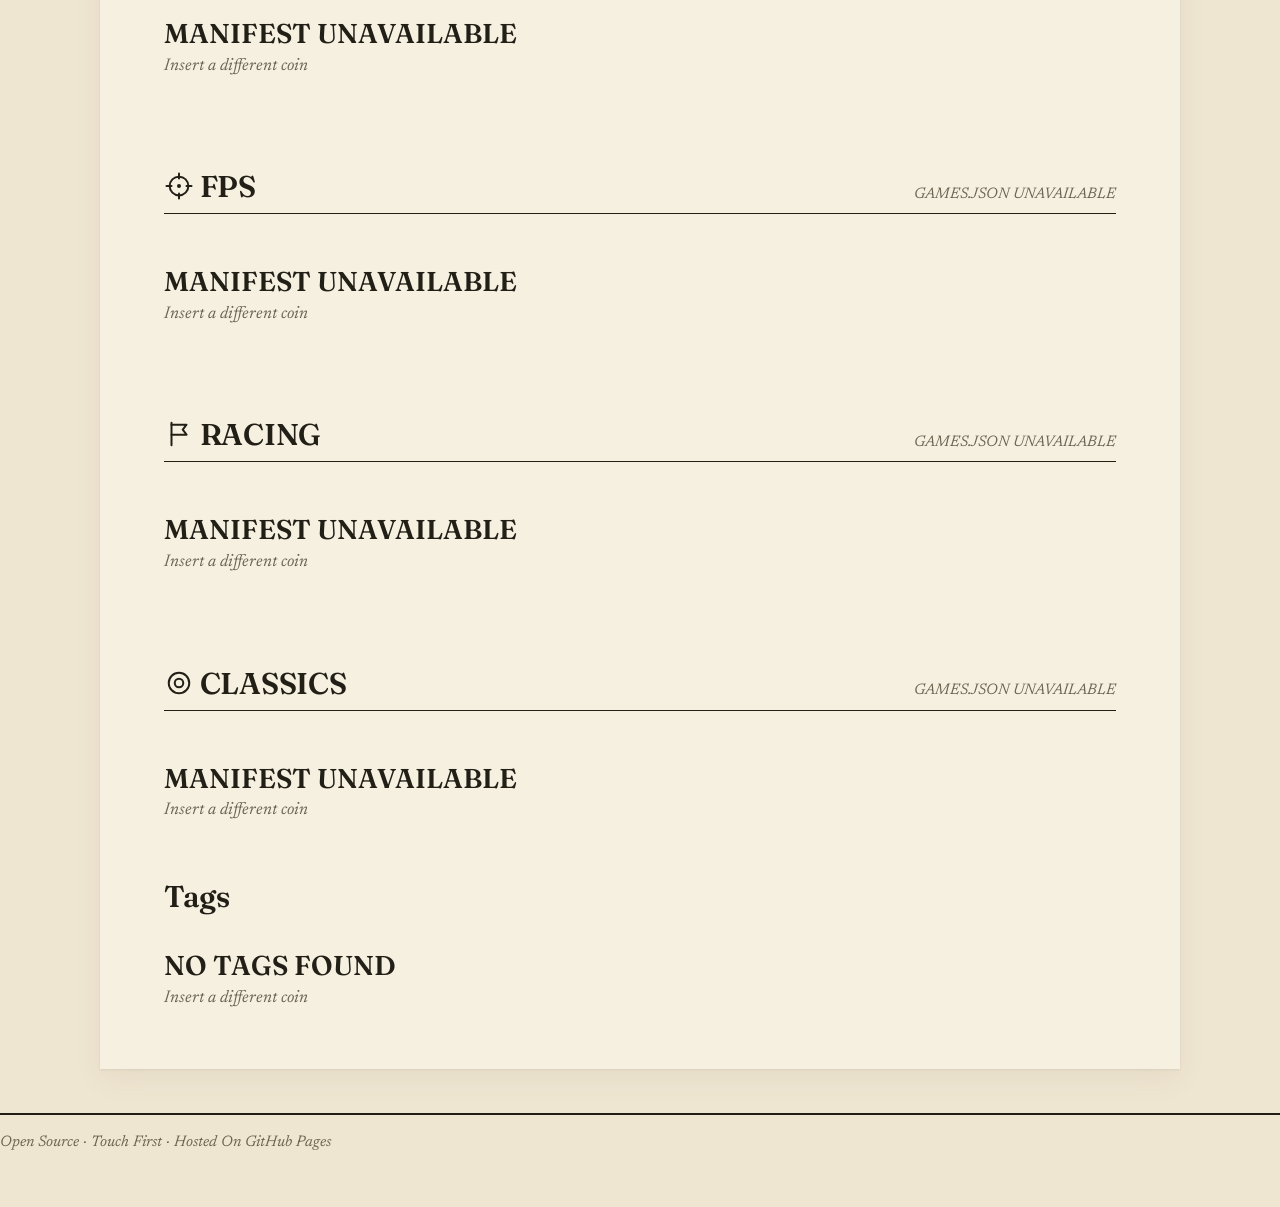
==== commit 0069d824: "Redesign to 'GAMF Quarterly' editorial aesthetic: cream/oxblood, Fraunces+Newsreader serif, flat bor" ====
--- a/stats.html
+++ b/stats.html
@@ -9,7 +9,7 @@
   <link rel="manifest" href="manifest.webmanifest">
   <link rel="preconnect" href="https://fonts.googleapis.com">
   <link rel="preconnect" href="https://fonts.gstatic.com" crossorigin>
-  <link href="https://fonts.googleapis.com/css2?family=Anton&family=Archivo:wght@400;500;600;700;800;900&family=Space+Mono:wght@400;700&display=swap" rel="stylesheet">
+  <link href="https://fonts.googleapis.com/css2?family=Fraunces:ital,opsz,wght@0,9..144,400;0,9..144,600;0,9..144,900;1,9..144,400&family=Newsreader:ital,opsz,wght@0,6..72,400;0,6..72,500;1,6..72,400&display=swap" rel="stylesheet">
   <link rel="stylesheet" href="gamf.css">
 </head>
 <body class="gx">
--- a/gamf.css
+++ b/gamf.css
@@ -1,264 +1,261 @@
 /* ============================================================================
-   gamf.css — Gamf "retro-arcade" design system (from Claude Designer handoff).
-   1980s arcade hall with real-design-team restraint: warm near-black, red+amber,
-   Anton/Archivo/Space Mono, hard-offset shadows (NO blur/glow), small radii.
+   gamf.css — "GAMF Quarterly", a small-press games catalogue (circa 1974).
+   Cream stock, oxblood ink, Fraunces display over a Newsreader serif body.
+   Editorial & printed: thin rules + whitespace, flat opaque surfaces, ONE
+   accent, no glow / grain / blur / gradients. Light by default.
    Canonical in Gamf.github.io/; copied verbatim into every repo.
-   `gx-` homepage components + retokened in-game HUD classes (games re-skin free).
-   Fonts: <link href="https://fonts.googleapis.com/css2?family=Anton&family=Archivo:wght@400;500;600;700;800;900&family=Space+Mono:wght@400;700&display=swap" rel="stylesheet">
+   Fonts: <link href="https://fonts.googleapis.com/css2?family=Fraunces:ital,opsz,wght@0,9..144,400;0,9..144,600;0,9..144,900;1,9..144,400&family=Newsreader:ital,opsz,wght@0,6..72,400;0,6..72,500;1,6..72,400&display=swap" rel="stylesheet">
    ========================================================================== */
 
 :root {
-  /* surfaces */
-  --gx-bg:#15110e; --gx-panel:#1b1410; --gx-panel-2:#211a14; --gx-screen:#100c09;
-  --gx-cover:#16100b; --gx-line:#36281d; --gx-line-2:#4a3826; --gx-ink:#0a0806;
-  /* text */
-  --gx-text:#f4ede1; --gx-text-2:#b3a48f; --gx-text-3:#80715c; --gx-text-4:#5a4c3c;
-  /* accents — only two, red + amber, over warm neutrals */
-  --gx-red:#d8412b; --gx-amber:#e8a23a; --gx-tick-empty:#3a2c20; --gx-hot-ink:#1b0f0c;
-  --gx-accent:var(--gx-red);
+  /* stock + ink */
+  --paper:    #efe6d2;   /* page (the desk) */
+  --sheet:    #f6f0e1;   /* the printed sheet / content column */
+  --sheet-2:  #efe7d3;   /* a second, slightly darker pull for blocks */
+  --ink:      #221f17;   /* warm near-black text */
+  --ink-2:    #6c6450;   /* muted meta */
+  --ink-3:    #948b73;   /* faint */
+  --accent:   #9b3a22;   /* oxblood — the ONLY accent */
+  --accent-d: #7e2f1b;   /* pressed */
+  --rule:     #d4c8aa;   /* thin printed rule (a real, visible warm tan) */
+
   /* type */
-  --gx-font-display:'Anton',system-ui,sans-serif;
-  --gx-font-body:'Archivo',system-ui,-apple-system,sans-serif;
-  --gx-font-mono:'Space Mono',ui-monospace,monospace;
-  /* spacing / radius / hard shadows / motion */
-  --sp-1:4px;--sp-2:8px;--sp-3:12px;--sp-4:16px;--sp-5:24px;--sp-6:32px;--sp-7:48px;
-  --r-2:2px;--r-3:3px;--r-4:4px;--r-5:5px;
-  --sh-1:3px 3px 0 var(--gx-ink); --sh-2:5px 5px 0 var(--gx-ink);
-  --sh-3:6px 6px 0 var(--gx-ink); --sh-hero:8px 8px 0 var(--gx-ink);
-  --t-fast:.14s ease; --t:.16s ease;
+  --display: "Fraunces", Georgia, "Times New Roman", serif;
+  --body:    "Newsreader", Georgia, serif;
+  /* spacing scale varies by use, not one flat token */
+  --r: 3px;             /* the modest radius; most corners stay at 0 */
+  --shadow: 0 1px 2px rgba(40,28,10,.07), 0 10px 28px rgba(60,42,16,.06);
 }
 
-@keyframes gx-rise{from{opacity:0;transform:translateY(16px)}to{opacity:1;transform:none}}
-@keyframes gx-blink{0%,52%{opacity:1}53%,100%{opacity:0}}
-@keyframes gx-marquee{from{transform:translateX(0)}to{transform:translateX(-50%)}}
-@keyframes gx-scan{0%{transform:translateY(-10%)}100%{transform:translateY(560%)}}
-@keyframes gx-load{from{width:4%}to{width:100%}}
-@keyframes gx-shimmer{from{background-position:200% 0}to{background-position:-200% 0}}
-
-*{box-sizing:border-box}
-::selection{background:var(--gx-red);color:#fff}
-html,body{margin:0;background:var(--gx-bg);color:var(--gx-text);font-family:var(--gx-font-body);font-size:16px;line-height:1.5;-webkit-text-size-adjust:100%;-webkit-tap-highlight-color:transparent}
-body{min-height:100%;overflow-x:hidden;overscroll-behavior-y:none}
-a{color:inherit;text-decoration:none}
-h1,h2,h3{font-family:var(--gx-font-display);font-weight:400;margin:0;letter-spacing:1px}
-
-/* fixed textures: grid + film grain + vignette */
-body.gx::before{content:"";position:fixed;inset:0;z-index:0;pointer-events:none;opacity:.5;
-  background-image:linear-gradient(#ffffff05 1px,transparent 1px),linear-gradient(90deg,#ffffff05 1px,transparent 1px);background-size:64px 64px}
-body.gx::after{content:"";position:fixed;inset:0;z-index:0;pointer-events:none;opacity:.045;mix-blend-mode:overlay;
-  background-image:url("data:image/svg+xml,%3Csvg xmlns='http://www.w3.org/2000/svg' width='180' height='180'%3E%3Cfilter id='n'%3E%3CfeTurbulence type='fractalNoise' baseFrequency='.85' numOctaves='2'/%3E%3C/filter%3E%3Crect width='100%25' height='100%25' filter='url(%23n)'/%3E%3C/svg%3E")}
-.gx-vignette{position:fixed;inset:0;z-index:0;pointer-events:none;background:radial-gradient(130% 100% at 50% 0%,transparent 55%,#0c0907 100%)}
-
-.gx-wrap{position:relative;z-index:1;max-width:1180px;margin:0 auto;padding:0 max(18px,env(safe-area-inset-left))}
-.gx-ico{width:1.25em;height:1.25em;display:inline-block;vertical-align:-.18em;color:inherit}
-
-/* ---------------------------------------------------------------- Nav */
-.gx-nav{position:sticky;top:0;z-index:40;background:var(--gx-bg);border-bottom:1px solid var(--gx-line)}
-.gx-nav__bar{height:3px;background:var(--gx-red)}
-.gx-nav__inner{max-width:1180px;margin:0 auto;padding:13px max(18px,env(safe-area-inset-left));display:flex;align-items:center;gap:18px;flex-wrap:wrap}
-.gx-logo{display:inline-flex;align-items:center;gap:11px;flex:0 0 auto}
-.gx-logo__mark{width:30px;height:30px;background:var(--gx-red);display:grid;place-items:center;font-family:var(--gx-font-display);font-size:18px;color:#fff;border-radius:var(--r-3);box-shadow:var(--sh-1)}
-.gx-logo__word{font-family:var(--gx-font-display);font-size:25px;letter-spacing:1.5px;color:var(--gx-text);line-height:1}
-.gx-nav__spacer{flex:1}
-.gx-search{display:flex;align-items:center;gap:9px;flex:1 1 220px;max-width:340px;min-width:0;padding:0 13px;height:42px;background:var(--gx-panel);border:1px solid var(--gx-line-2);border-radius:var(--r-3)}
-.gx-search .gx-ico{color:var(--gx-text-3);flex:0 0 auto}
-.gx-search input{flex:1;min-width:0;background:transparent;border:none;outline:none;color:var(--gx-text);font-family:var(--gx-font-mono);font-size:13px;letter-spacing:.5px;text-transform:uppercase}
-.gx-search input::placeholder{color:var(--gx-text-3)}
-.gx-search__clear{display:none;background:none;border:none;cursor:pointer;color:var(--gx-text-3);padding:0;flex:0 0 auto}
-.gx-search__clear:hover{color:var(--gx-red)}
-.gx-search.has-q .gx-search__clear{display:inline-flex}
-.gx-hiscores{display:inline-flex;align-items:center;gap:8px;height:42px;padding:0 15px;background:var(--gx-panel);border:1px solid var(--gx-line-2);border-radius:var(--r-3);color:var(--gx-amber);font-family:var(--gx-font-body);font-weight:700;font-size:12px;letter-spacing:1.5px;text-transform:uppercase}
-.gx-hiscores:hover{border-color:var(--gx-amber);background:var(--gx-panel-2)}
-.gx-marquee{overflow:hidden;border-top:1px solid #2a2018;background:var(--gx-screen)}
-.gx-marquee__track{display:inline-flex;white-space:nowrap;animation:gx-marquee 34s linear infinite;font-family:var(--gx-font-mono);font-size:12px;letter-spacing:1px;padding:6px 0;color:var(--gx-text-3);text-transform:uppercase}
-
-/* ---------------------------------------------------------------- Hero */
-.gx-hero{position:relative;margin:30px 0 44px;display:grid;grid-template-columns:1.5fr 1fr;border:1px solid var(--gx-line-2);border-radius:var(--r-5);overflow:hidden;background:var(--gx-panel);box-shadow:var(--sh-hero);animation:gx-rise .55s ease both}
-.gx-hero__left{position:relative;padding:clamp(24px,3.4vw,44px);border-right:1px solid var(--gx-line);min-width:0}
-.gx-eyebrow{display:flex;align-items:center;gap:12px;margin-bottom:clamp(18px,4vw,34px)}
-.gx-eyebrow__sq{width:9px;height:9px;background:var(--gx-red);display:inline-block}
-.gx-eyebrow__l{font-family:var(--gx-font-mono);font-size:12px;letter-spacing:2.5px;text-transform:uppercase;color:var(--gx-text-2)}
-.gx-eyebrow__n{font-family:var(--gx-font-mono);font-size:12px;letter-spacing:1px;color:var(--gx-text-3)}
-.gx-coin{font-family:var(--gx-font-body);font-weight:800;font-size:14px;letter-spacing:3px;text-transform:uppercase;color:var(--gx-red);margin-bottom:10px;animation:gx-blink 1.6s steps(1) infinite}
-.gx-hero__title{font-family:var(--gx-font-display);font-size:clamp(52px,9vw,108px);line-height:.9;color:var(--gx-text)}
-.gx-hero__sub{margin:18px 0 30px;font-family:var(--gx-font-mono);font-size:14px;line-height:1.55;letter-spacing:.5px;color:var(--gx-text-2);max-width:42ch;text-transform:uppercase}
-.gx-hero__actions{display:flex;flex-wrap:wrap;align-items:center;gap:26px}
-.gx-playbtn{display:inline-flex;align-items:center;gap:10px;cursor:pointer;font-family:var(--gx-font-body);font-weight:800;font-size:15px;letter-spacing:2px;text-transform:uppercase;color:#fff;background:var(--gx-red);border:none;border-radius:var(--r-3);padding:16px 26px;box-shadow:var(--sh-2);transition:transform .1s ease,box-shadow .1s ease}
-.gx-playbtn:hover{transform:translate(-1px,-1px);box-shadow:6px 6px 0 var(--gx-ink)}
-.gx-playbtn:active{transform:translate(5px,5px);box-shadow:0 0 0 var(--gx-ink)}
-.gx-hero__hs{display:flex;flex-direction:column;gap:5px;border-left:2px solid var(--gx-line-2);padding-left:18px}
-.gx-hero__hs label{font-family:var(--gx-font-mono);font-size:11px;letter-spacing:2px;color:var(--gx-text-3);text-transform:uppercase}
-.gx-hero__hs b{font-family:var(--gx-font-display);font-weight:400;font-size:30px;letter-spacing:1px;color:var(--gx-amber);line-height:1}
-/* attract screen */
-.gx-attract{position:relative;overflow:hidden;background:var(--gx-screen);min-height:240px;display:flex;flex-direction:column;justify-content:space-between;padding:16px}
-.gx-attract__scan{position:absolute;inset:0;pointer-events:none;opacity:.6;background:repeating-linear-gradient(0deg,transparent 0 2px,#00000066 2px 4px)}
-.gx-attract__sweep{position:absolute;left:0;right:0;top:0;height:14%;background:linear-gradient(#ffffff0d,transparent);pointer-events:none;animation:gx-scan 5.5s linear infinite}
-.gx-attract__ghost{position:absolute;inset:0;display:grid;place-items:center;pointer-events:none;font-family:var(--gx-font-display);font-size:clamp(52px,12vw,96px);color:#ffffff08;letter-spacing:2px}
-.gx-attract__row{position:relative;display:flex;justify-content:space-between;align-items:flex-start;font-family:var(--gx-font-mono);font-size:10px;letter-spacing:2px;color:var(--gx-text-3);text-transform:uppercase}
-.gx-attract__chip{color:var(--gx-text-2);border:1px solid var(--gx-line-2);border-radius:var(--r-2);padding:2px 7px;letter-spacing:1px}
-.gx-attract svg{position:relative;width:100%;height:auto;color:var(--gx-text-2)}
-.gx-attract__hi{position:relative;display:flex;justify-content:space-between;align-items:flex-end}
-.gx-attract__hi b{font-family:var(--gx-font-mono);font-size:13px;font-weight:700;letter-spacing:1px;color:var(--gx-amber)}
-
-/* ---------------------------------------------------------------- Cabinets section */
-.gx-cabsec{display:flex;flex-wrap:wrap;gap:30px;align-items:flex-start}
-.gx-cabs{flex:3 1 540px;min-width:0}
-.gx-cabhead{display:flex;align-items:baseline;justify-content:space-between;gap:14px;flex-wrap:wrap;margin-bottom:18px;padding-bottom:14px;border-bottom:1px solid var(--gx-line)}
-.gx-cabhead h2{font-family:var(--gx-font-display);font-size:clamp(28px,4vw,44px);color:var(--gx-text);line-height:1}
-.gx-cabhead__count{font-family:var(--gx-font-mono);font-size:13px;letter-spacing:1.5px;color:var(--gx-text-3);text-transform:uppercase;white-space:nowrap}
-.gx-pills{display:flex;flex-wrap:wrap;gap:8px;margin-bottom:26px}
-.gx-fpill{display:inline-flex;align-items:center;gap:8px;padding:9px 14px;border-radius:var(--r-3);cursor:pointer;font-family:var(--gx-font-body);font-weight:800;font-size:12px;letter-spacing:1.5px;text-transform:uppercase;transition:all .14s ease;border:1px solid var(--gx-line-2);background:var(--gx-panel);color:var(--gx-text-2)}
-.gx-fpill__n{font-family:var(--gx-font-mono);font-weight:700;font-size:12px;opacity:.7}
-.gx-fpill.is-active{border-color:var(--gx-red);background:var(--gx-red);color:#fff;box-shadow:var(--sh-1)}
-.gx-grid{display:grid;grid-template-columns:repeat(auto-fill,minmax(192px,1fr));gap:16px;animation:gx-rise .5s ease .08s both}
-
-/* cabinet card */
-.gx-cabinet{position:relative;display:flex;flex-direction:column;text-align:left;padding:0;border:1px solid var(--gx-line);border-radius:var(--r-4);overflow:hidden;cursor:pointer;background:var(--gx-panel);transition:transform var(--t),box-shadow var(--t),border-color var(--t);font-family:inherit;color:inherit}
-.gx-cabinet:hover{transform:translate(-3px,-3px);box-shadow:var(--sh-3);border-color:var(--gx-red)}
-.gx-cabinet:focus-visible{outline:2px solid var(--gx-red);outline-offset:2px}
-.gx-cab__plate{display:flex;align-items:center;gap:8px;padding:9px 11px;border-bottom:1px solid var(--gx-line);background:var(--gx-panel-2)}
-.gx-cab__plate .gx-ico{color:var(--gx-text-3);flex:0 0 auto}
-.gx-cab__genre{font-family:var(--gx-font-mono);font-size:11px;font-weight:700;letter-spacing:1.5px;color:var(--gx-text-2);text-transform:uppercase}
-.gx-cab__dims{margin-left:auto;font-family:var(--gx-font-mono);font-size:10px;letter-spacing:1px;color:var(--gx-text-3);border:1px solid var(--gx-line-2);border-radius:var(--r-2);padding:1px 6px}
-.gx-cab__cover{position:relative;display:flex;align-items:flex-end;min-height:104px;padding:14px 12px;overflow:hidden;background:var(--gx-cover);border-top:1px solid #2a2018}
-.gx-cab__cover.is-hot{background:var(--gx-red);border-top:none}
-.gx-cab__big{position:absolute;right:-14px;bottom:-18px;display:inline-flex;opacity:.13;pointer-events:none;color:var(--gx-amber)}
-.gx-cab__big .gx-ico{width:96px;height:96px}
-.gx-cab__cover.is-hot .gx-cab__big{color:#fff}
-.gx-cab__hot{position:absolute;top:11px;left:12px;display:inline-flex;align-items:center;gap:5px;font-family:var(--gx-font-mono);font-size:10px;font-weight:700;letter-spacing:1.5px;color:var(--gx-hot-ink);text-transform:uppercase}
-.gx-cab__title{position:relative;font-family:var(--gx-font-display);font-size:clamp(21px,2.4vw,27px);line-height:.96;letter-spacing:.5px;text-transform:uppercase;color:var(--gx-text)}
-.gx-cab__cover.is-hot .gx-cab__title{color:#fff}
-.gx-cab__ctrl{display:flex;align-items:flex-end;justify-content:space-between;gap:8px;padding:11px 12px 13px;background:var(--gx-panel)}
-.gx-rate{display:flex;gap:3px}
-.gx-rate span{width:11px;height:4px;border-radius:1px;background:var(--gx-tick-empty)}
-.gx-rate span.on{background:var(--gx-amber)}
-.gx-cab__hi{font-family:var(--gx-font-mono);font-size:11px;letter-spacing:.5px;color:var(--gx-text-3);margin-top:6px;display:block}
-.gx-cab__play{flex:0 0 auto;display:inline-flex;align-items:center;gap:5px;font-family:var(--gx-font-body);font-weight:800;font-size:11px;letter-spacing:1.5px;text-transform:uppercase;color:var(--gx-red);border:1px solid var(--gx-red);border-radius:var(--r-2);padding:7px 10px}
-
-.gx-empty{text-align:left;padding:44px 28px;border:1px solid var(--gx-line-2);border-radius:var(--r-5);background:var(--gx-panel);box-shadow:var(--sh-3)}
-.gx-empty h3{font-family:var(--gx-font-display);font-size:32px;color:var(--gx-red)}
-.gx-empty p{font-family:var(--gx-font-mono);font-size:13px;letter-spacing:1px;color:var(--gx-text-3);margin-top:10px;text-transform:uppercase}
-
-/* leaderboard */
-.gx-board{flex:1 1 290px;min-width:268px;border:1px solid var(--gx-line-2);border-radius:var(--r-5);overflow:hidden;background:var(--gx-panel);box-shadow:var(--sh-3);animation:gx-rise .5s ease .14s both}
-.gx-board__head{display:flex;align-items:center;gap:10px;padding:14px 16px;border-bottom:1px solid var(--gx-line);background:var(--gx-panel-2)}
-.gx-board__head .gx-ico{color:var(--gx-amber)}
-.gx-board__head h2{font-family:var(--gx-font-display);font-size:20px;letter-spacing:1.5px;color:var(--gx-text)}
-.gx-board__cursor{margin-left:auto;width:8px;height:14px;background:var(--gx-red);display:inline-block;animation:gx-blink 1.05s steps(1) infinite}
-.gx-board__rows{padding:6px 10px 12px}
-.gx-lrow{display:flex;align-items:center;gap:12px;padding:9px 8px;border-bottom:1px solid #2a2018;border-left:3px solid transparent;padding-left:9px}
-.gx-lrow:last-child{border-bottom:none}
-.gx-lrow.is-top{border-left-color:var(--gx-amber);background:var(--gx-panel-2)}
-.gx-lrow__rank{font-family:var(--gx-font-mono);font-size:12px;font-weight:700;color:var(--gx-text-4);width:20px;text-align:right;flex:0 0 auto}
-.gx-lrow.is-top .gx-lrow__rank{color:var(--gx-amber)}
-.gx-lrow__ini{font-family:var(--gx-font-display);font-size:22px;letter-spacing:2px;width:54px;color:#cdbfa8;flex:0 0 auto}
-.gx-lrow.is-top .gx-lrow__ini{color:var(--gx-amber)}
-.gx-lrow__sc{display:flex;flex-direction:column;flex:1;min-width:0;text-align:right}
-.gx-lrow__sc b{font-family:var(--gx-font-mono);font-size:16px;font-weight:700;color:var(--gx-text);letter-spacing:.5px}
-.gx-lrow__sc span{font-family:var(--gx-font-mono);font-size:11px;line-height:1.2;color:var(--gx-text-3);white-space:nowrap;overflow:hidden;text-overflow:ellipsis;text-transform:uppercase}
-.gx-board__foot{margin-top:12px;padding-top:12px;border-top:1px solid var(--gx-line);text-align:center;font-family:var(--gx-font-mono);font-size:11px;letter-spacing:1.5px;color:var(--gx-amber);text-transform:uppercase}
-
-/* footer */
-.gx-foot{margin:48px 0 32px;border:1px solid var(--gx-line-2);border-radius:var(--r-5);overflow:hidden;background:var(--gx-panel)}
-.gx-foot__bar{height:3px;background:var(--gx-red)}
-.gx-foot__grid{display:grid;grid-template-columns:auto 1fr;gap:28px;align-items:center;padding:clamp(22px,3.4vw,34px)}
-.gx-foot__coin{display:flex;align-items:center;gap:18px}
-.gx-foot__slot{position:relative;width:56px;height:80px;border-radius:var(--r-4);background:var(--gx-screen);border:1px solid var(--gx-line-2);display:grid;place-items:center;flex:0 0 auto}
-.gx-foot__slot .s{width:30px;height:6px;border-radius:var(--r-2);background:var(--gx-ink);border:1px solid #5a4632}
-.gx-foot__slot .c{position:absolute;bottom:8px;font-family:var(--gx-font-mono);font-size:11px;color:var(--gx-text-3)}
-.gx-foot__cap{font-family:var(--gx-font-display);font-size:20px;letter-spacing:1.5px;color:var(--gx-text);display:block}
-.gx-foot__sub{font-family:var(--gx-font-mono);font-size:12px;letter-spacing:1px;color:var(--gx-text-3);text-transform:uppercase;display:block;margin-top:8px}
-.gx-foot__meta{display:flex;flex-direction:column;gap:7px;text-align:right;font-family:var(--gx-font-mono);font-size:12px;letter-spacing:.5px;color:var(--gx-text-3);text-transform:uppercase}
-.gx-foot__meta .dim{color:var(--gx-text-4)}
-.gx-press{text-align:center;padding:11px;border-top:1px solid var(--gx-line);background:var(--gx-screen);font-family:var(--gx-font-body);font-weight:800;font-size:11px;letter-spacing:3px;color:var(--gx-red);text-transform:uppercase;animation:gx-blink 1.5s steps(1) infinite}
-
-/* launch overlay */
-.gx-launch{position:fixed;inset:0;z-index:80;display:none;place-items:center;padding:20px;background:#0a0806ee;cursor:pointer}
-.gx-launch.gx-show{display:grid}
-.gx-launch__panel{position:relative;width:min(440px,92vw);overflow:hidden;border:1px solid var(--gx-line-2);border-radius:var(--r-5);background:var(--gx-panel);box-shadow:10px 10px 0 #000}
-.gx-launch__scan{position:absolute;inset:0;pointer-events:none;opacity:.5;background:repeating-linear-gradient(0deg,transparent 0 2px,#00000055 2px 4px)}
-.gx-launch__body{position:relative;padding:34px 30px 28px;text-align:left}
-.gx-launch__top{display:flex;align-items:center;gap:12px;margin-bottom:24px;color:var(--gx-text-3);font-family:var(--gx-font-mono);font-size:11px;letter-spacing:2.5px;text-transform:uppercase}
-.gx-launch__top .gx-ico{color:var(--gx-red)}
-.gx-launch__title{font-family:var(--gx-font-display);font-size:clamp(34px,7vw,52px);line-height:.92;letter-spacing:1px;text-transform:uppercase;color:var(--gx-text)}
-.gx-launch__hs{display:flex;justify-content:space-between;align-items:baseline;margin:22px 0 10px;font-family:var(--gx-font-mono);font-size:11px;letter-spacing:1.5px;color:var(--gx-text-3);text-transform:uppercase}
-.gx-launch__hs b{font-family:var(--gx-font-display);font-weight:400;font-size:26px;letter-spacing:1px;color:var(--gx-amber)}
-.gx-launch__bar{height:8px;background:var(--gx-screen);border:1px solid var(--gx-line);border-radius:var(--r-2);overflow:hidden}
-.gx-launch__bar i{display:block;height:100%;background:var(--gx-red);animation:gx-load 2s cubic-bezier(.5,0,.4,1) forwards}
-.gx-launch__skip{margin-top:18px;font-family:var(--gx-font-mono);font-size:11px;letter-spacing:1.5px;color:var(--gx-text-4);text-transform:uppercase}
-
-/* skeleton + states */
-.gx-skel{border-radius:var(--r-4);background:linear-gradient(100deg,var(--gx-panel) 30%,var(--gx-panel-2) 50%,var(--gx-panel) 70%);background-size:200% 100%;animation:gx-shimmer 1.3s infinite;min-height:200px}
-.gx-error{color:var(--gx-red);font-family:var(--gx-font-mono);font-size:13px;padding:var(--sp-3)}
-
-/* generic back chip + section title (genre/catalog pages) */
-.gx-back{display:inline-flex;align-items:center;gap:6px;color:var(--gx-text-2);font-family:var(--gx-font-mono);font-size:12px;letter-spacing:1px;text-transform:uppercase}
-.gx-section-title{font-family:var(--gx-font-display);font-size:clamp(28px,4vw,44px);color:var(--gx-text);margin:var(--sp-6) 0 var(--sp-4)}
-
-/* buttons reused by genre/catalog/stats */
-.gx-btn{display:inline-flex;align-items:center;justify-content:center;gap:8px;min-height:42px;padding:0 16px;font-family:var(--gx-font-body);font-weight:800;font-size:12px;letter-spacing:1.5px;text-transform:uppercase;color:var(--gx-text);background:var(--gx-panel);border:1px solid var(--gx-line-2);border-radius:var(--r-3);cursor:pointer;transition:transform .1s ease,box-shadow var(--t),border-color var(--t)}
-.gx-btn:hover{border-color:var(--gx-amber);background:var(--gx-panel-2)}
-.gx-btn:active{transform:translate(2px,2px)}
-.gx-btn--primary{color:#fff;background:var(--gx-red);border-color:transparent;box-shadow:var(--sh-2)}
-.gx-btn--primary:hover{transform:translate(-1px,-1px);box-shadow:6px 6px 0 var(--gx-ink);background:var(--gx-red)}
-.gx-btn--primary:active{transform:translate(5px,5px);box-shadow:0 0 0 var(--gx-ink)}
-.gx-btn--ghost{background:transparent}
-.gx-btn--sm{min-height:34px;font-size:11px;padding:0 12px}
-.gx-badge{display:inline-flex;align-items:center;gap:4px;font-family:var(--gx-font-mono);font-size:11px;font-weight:700;padding:2px 8px;border-radius:var(--r-2);color:var(--gx-text-3);background:var(--gx-panel-2);border:1px solid var(--gx-line-2);letter-spacing:1px;text-transform:uppercase}
-.gx-chips{display:flex;flex-wrap:wrap;gap:6px;margin-top:var(--sp-1)}
-
-/* stat cards / bars (stats page) */
-.gx-stats-grid{display:grid;grid-template-columns:repeat(auto-fit,minmax(150px,1fr));gap:var(--sp-4)}
-.gx-stat{background:var(--gx-panel);border:1px solid var(--gx-line-2);border-radius:var(--r-5);padding:var(--sp-5) var(--sp-4);text-align:center;box-shadow:var(--sh-1)}
-.gx-stat__num{font-family:var(--gx-font-display);font-size:clamp(2rem,7vw,2.6rem);line-height:1;color:var(--gx-amber)}
-.gx-stat__label{color:var(--gx-text-3);font-family:var(--gx-font-mono);font-size:12px;margin-top:var(--sp-2);text-transform:uppercase;letter-spacing:1px}
-.gx-bar{display:grid;gap:var(--sp-2)}
-.gx-bar__row{display:grid;grid-template-columns:120px 1fr 56px;align-items:center;gap:var(--sp-3);font-family:var(--gx-font-mono);font-size:12px;color:var(--gx-text-2);text-transform:uppercase}
-.gx-bar__track{height:10px;background:var(--gx-screen);border:1px solid var(--gx-line);border-radius:var(--r-2);overflow:hidden}
-.gx-bar__fill{height:100%;background:var(--gx-red)}
-.gx-bar__val{text-align:right;color:var(--gx-amber);font-weight:700}
-
-/* ====================================================================
-   IN-GAME chrome — retokened to arcade so all 20 games re-skin for free.
-   (class names preserved: gx-hud, gx-pill, gx-hint, gx-modal, etc.)
-   ==================================================================== */
-.gx-hud{position:fixed;top:env(safe-area-inset-top);left:0;right:0;z-index:4;display:flex;align-items:center;gap:12px;padding:12px 16px;font-family:var(--gx-font-body);font-weight:700;pointer-events:none}
-.gx-hud a,.gx-hud button{pointer-events:auto}
-.gx-hud__back{display:inline-flex;align-items:center;gap:6px;color:var(--gx-text-2);font-family:var(--gx-font-mono);font-weight:400;font-size:12px;letter-spacing:1px;text-transform:uppercase}
-.gx-hud__spacer{flex:1}
-.gx-pill{display:inline-flex;align-items:center;gap:6px;padding:5px 12px;border-radius:var(--r-3);background:color-mix(in srgb,var(--gx-screen) 70%,transparent);border:1px solid var(--gx-line-2);font-family:var(--gx-font-mono);font-size:13px;letter-spacing:.5px;text-transform:uppercase;color:var(--gx-text-2)}
-.gx-pill b{color:var(--gx-text);font-weight:700}
-.gx-pill--best{color:var(--gx-amber)}
-.gx-hint{position:fixed;left:0;right:0;bottom:calc(env(safe-area-inset-bottom) + 14px);z-index:4;display:flex;flex-wrap:wrap;justify-content:center;gap:8px;pointer-events:none}
-.gx-hint__chip{display:inline-flex;align-items:center;gap:6px;font-family:var(--gx-font-mono);font-size:11px;letter-spacing:.5px;text-transform:uppercase;color:var(--gx-text-2);padding:6px 11px;border-radius:var(--r-3);background:color-mix(in srgb,var(--gx-screen) 70%,transparent);border:1px solid var(--gx-line-2)}
-.gx-hint__chip .gx-ico{width:14px;height:14px;opacity:.85}
-.gx-modal{position:fixed;inset:0;z-index:6;display:none;place-items:center;padding:16px;background:#0a0806ee}
-.gx-modal.gx-show{display:grid}
-.gx-modal__card{width:min(360px,92vw);text-align:center;padding:32px 26px;background:var(--gx-panel);border:1px solid var(--gx-line-2);border-radius:var(--r-5);box-shadow:10px 10px 0 #000;animation:gx-rise .25s ease}
-.gx-modal__title{font-family:var(--gx-font-display);font-size:34px;letter-spacing:1px;text-transform:uppercase;color:var(--gx-text);margin-bottom:10px}
-.gx-modal__row{display:flex;justify-content:space-between;gap:16px;color:var(--gx-text-3);padding:9px 0;border-bottom:1px solid var(--gx-line);font-family:var(--gx-font-mono);font-size:13px;text-transform:uppercase}
-.gx-modal__row:last-of-type{border-bottom:0}
-.gx-modal__row b{color:var(--gx-text);font-weight:700}
-.gx-modal__new{color:var(--gx-amber);font-family:var(--gx-font-mono);font-weight:700;text-transform:uppercase;min-height:1.2em;margin-top:8px}
-.gx-modal .gx-btn{margin-top:16px;width:100%}
-
-/* cover-art cards still used by some pages until converted — arcade-tinted */
-.gx-card{position:relative;display:flex;flex-direction:column;border-radius:var(--r-4);background:var(--gx-panel);border:1px solid var(--gx-line);overflow:hidden;transition:transform var(--t),box-shadow var(--t),border-color var(--t);cursor:pointer;color:inherit}
-.gx-card:hover{transform:translate(-3px,-3px);box-shadow:var(--sh-3);border-color:var(--gx-red)}
-.gx-cover{position:relative;aspect-ratio:4/3;overflow:hidden;background:var(--gx-cover);border-bottom:1px solid var(--gx-line)}
-.gx-cover__glyph{position:absolute;inset:0;display:grid;place-items:center;font-size:clamp(40px,9vw,64px)}
-.gx-cover__dims{position:absolute;top:8px;right:8px;font-family:var(--gx-font-mono);font-size:10px;letter-spacing:1px;color:var(--gx-text-3);border:1px solid var(--gx-line-2);border-radius:var(--r-2);padding:1px 6px;background:color-mix(in srgb,var(--gx-screen) 60%,transparent)}
-.gx-cover__play{position:absolute;left:10px;bottom:10px;width:34px;height:34px;border-radius:var(--r-3);display:grid;place-items:center;color:#fff;background:var(--gx-red);opacity:0;transition:opacity var(--t)}
-.gx-card:hover .gx-cover__play{opacity:1}
-.gx-card__body{padding:11px 12px 13px}
-.gx-card__title{font-family:var(--gx-font-display);font-size:18px;letter-spacing:.5px;text-transform:uppercase;color:var(--gx-text)}
-.gx-card__meta{font-family:var(--gx-font-mono);font-size:11px;color:var(--gx-text-3);text-transform:uppercase;display:block;margin-top:3px}
-.gx-card__by{font-family:var(--gx-font-mono);font-size:11px;color:var(--gx-text-4);display:block;margin-top:2px}
-
-.gx-foot-note{color:var(--gx-text-3);font-family:var(--gx-font-mono);font-size:11px;text-align:center;padding:var(--sp-6) 0;border-top:1px solid var(--gx-line);margin-top:var(--sp-6);text-transform:uppercase;letter-spacing:1px}
-
-@media (max-width:720px){
-  .gx-hero{grid-template-columns:1fr}
-  .gx-hero__left{border-right:none;border-bottom:1px solid var(--gx-line)}
+* { box-sizing: border-box; }
+::selection { background: var(--accent); color: var(--paper); }
+
+html, body {
+  margin: 0;
+  background: var(--paper);
+  color: var(--ink);
+  font-family: var(--body);
+  font-size: 17px;
+  line-height: 1.55;
+  -webkit-text-size-adjust: 100%;
+  -webkit-tap-highlight-color: transparent;
+  font-feature-settings: "liga" 1, "onum" 1;   /* old-style figures */
 }
-@media (prefers-reduced-motion:reduce){*{animation:none !important;transition:none !important}}
+body { min-height: 100%; overflow-x: hidden; }
+a { color: inherit; text-decoration: none; }
+
+h1, h2, h3 { font-family: var(--display); font-weight: 600; margin: 0; line-height: 1.02; }
+
+/* the central printed sheet */
+.gx-wrap { position: relative; z-index: 1; max-width: 1080px; margin: 0 auto;
+  background: var(--sheet); padding: 0 clamp(20px, 5vw, 64px);
+  box-shadow: var(--shadow); }
+/* legacy fixed-overlay elements from the old theme — neutralized (no grain/vignette) */
+.gx-vignette { display: none; }
+
+.gx-ico { width: 1em; height: 1em; display: inline-block; vertical-align: -.12em; color: inherit; }
+
+/* small-caps editorial label */
+.gx-label { font-family: var(--body); font-weight: 500; font-size: .72rem;
+  letter-spacing: .14em; text-transform: uppercase; color: var(--ink-2); }
+
+/* ---------------------------------------------------------------- Masthead */
+.gx-nav { background: var(--paper); }
+.gx-nav__bar { display: none; }
+.gx-nav__inner { max-width: 1080px; margin: 0 auto; padding: 22px clamp(20px,5vw,64px) 0;
+  display: flex; align-items: flex-end; gap: 20px; flex-wrap: wrap; }
+.gx-logo { display: inline-flex; align-items: baseline; gap: 10px; }
+.gx-logo__mark { display: none; }
+.gx-logo__word, .gx-logo { font-family: var(--display); font-weight: 900; font-size: clamp(30px, 6vw, 52px);
+  letter-spacing: -.01em; color: var(--ink); line-height: .9; }
+.gx-logo::after { content: "Quarterly"; font-family: var(--body); font-style: italic; font-weight: 400;
+  font-size: .5em; letter-spacing: 0; color: var(--accent); }
+.gx-nav__spacer { flex: 1; }
+.gx-nav__links { display: flex; align-items: center; gap: 18px; }
+
+/* search — a quiet ruled field, not a pill */
+.gx-search { display: flex; align-items: center; gap: 8px; flex: 1 1 200px; max-width: 280px; min-width: 0;
+  padding: 4px 2px 6px; border-bottom: 1.5px solid var(--ink); }
+.gx-search .gx-ico { color: var(--ink-2); }
+.gx-search input { flex: 1; min-width: 0; background: none; border: none; outline: none; color: var(--ink);
+  font-family: var(--body); font-size: .95rem; }
+.gx-search input::placeholder { color: var(--ink-3); font-style: italic; }
+.gx-search__clear { display: none; background: none; border: none; cursor: pointer; color: var(--ink-2); padding: 0; }
+.gx-search.has-q .gx-search__clear { display: inline-flex; }
+.gx-hiscores { font-family: var(--body); font-style: italic; font-size: .95rem; color: var(--accent);
+  text-decoration: underline; text-underline-offset: 3px; text-decoration-thickness: 1px; }
+
+/* the dateline rule under the masthead */
+.gx-marquee { max-width: 1080px; margin: 14px auto 0; padding: 0 clamp(20px,5vw,64px); }
+.gx-marquee__track { animation: none !important; transform: none !important; white-space: normal;
+  display: block; border-top: 1.5px solid var(--ink); border-bottom: 1.5px solid var(--ink); padding: 7px 0;
+  font-family: var(--body); font-style: italic; color: var(--ink-2); font-size: .9rem; }
+.gx-marquee__track span + span { display: none; }   /* drop the duplicate scroll copy */
+
+/* ---------------------------------------------------------------- Cover story (featured) */
+.gx-hero { display: grid; grid-template-columns: 1fr; gap: 0; margin: 30px 0 8px;
+  background: none; box-shadow: none; border: none; }
+.gx-hero__left { padding: 8px 0 4px; }
+.gx-eyebrow { display: flex; align-items: baseline; gap: 12px; margin-bottom: 10px; }
+.gx-eyebrow__sq { display: none; }
+.gx-eyebrow__l, .gx-eyebrow__n { font-family: var(--body); font-weight: 500; font-size: .72rem;
+  letter-spacing: .14em; text-transform: uppercase; color: var(--ink-2); }
+.gx-eyebrow__l { color: var(--accent); }
+.gx-coin { display: none; }
+.gx-hero__title { font-family: var(--display); font-weight: 900; font-size: clamp(44px, 10vw, 104px);
+  letter-spacing: -.02em; color: var(--ink); margin: 0 0 6px; max-width: 14ch; }
+.gx-hero__sub { font-family: var(--body); font-size: 1.12rem; color: var(--ink); max-width: 52ch;
+  margin: 0 0 20px; }
+.gx-hero__actions { display: flex; align-items: baseline; gap: 24px; flex-wrap: wrap; }
+.gx-hero__hs { font-family: var(--body); font-style: italic; color: var(--ink-2); font-size: .95rem; }
+.gx-hero__hs label { display: none; }
+.gx-attract { display: none; }   /* no CRT screen */
+.gx-brandline { display: none; }
+
+/* the press button: rectangular, solid oxblood, no pill/glow/scale */
+.gx-playbtn, .gx-btn--primary {
+  display: inline-flex; align-items: center; gap: 8px; cursor: pointer;
+  font-family: var(--body); font-weight: 500; font-size: 1rem; letter-spacing: .01em;
+  color: var(--paper); background: var(--accent); border: none; border-radius: var(--r);
+  padding: 11px 20px; transition: background .15s ease; }
+.gx-playbtn:hover, .gx-btn--primary:hover { background: var(--accent-d); }
+
+/* ---------------------------------------------------------------- Catalogue */
+.gx-cabsec { display: block; }
+.gx-cabs { display: block; }
+.gx-cabhead { display: flex; align-items: baseline; justify-content: space-between; gap: 14px;
+  margin: 34px 0 14px; padding-bottom: 7px; border-bottom: 1.5px solid var(--ink); }
+.gx-cabhead h2, .gx-section-title { font-family: var(--display); font-weight: 600; font-size: clamp(22px, 3.2vw, 30px);
+  color: var(--ink); letter-spacing: -.01em; }
+.gx-cabhead__count { font-family: var(--body); font-style: italic; font-size: .9rem; color: var(--ink-2); }
+
+/* filter pills → a quiet index of links */
+.gx-pills { display: flex; flex-wrap: wrap; gap: 4px 18px; margin: 18px 0 22px; align-items: baseline; }
+.gx-fpill { background: none; border: none; cursor: pointer; padding: 2px 0;
+  font-family: var(--body); font-size: .98rem; color: var(--ink-2); }
+.gx-fpill__n { font-style: italic; color: var(--ink-3); font-size: .85em; margin-left: 3px; }
+.gx-fpill.is-active { color: var(--accent); text-decoration: underline; text-underline-offset: 4px;
+  text-decoration-thickness: 1.5px; }
+
+/* a calm symmetric grid of flat catalogue entries */
+.gx-grid, .gx-scroller { display: grid; grid-template-columns: repeat(auto-fill, minmax(230px, 1fr));
+  gap: 0; overflow: visible; }
+.gx-grid > *, .gx-scroller > * { border-top: 1px solid var(--rule); }
+
+/* a catalogue entry — flat, borderless, ruled, typographic */
+.gx-cabinet, .gx-card { display: block; text-align: left; background: none; border: none; box-shadow: none;
+  cursor: pointer; color: inherit; padding: 16px 18px 18px 0; transition: background .12s ease; position: relative; }
+.gx-cabinet:hover, .gx-card:hover { background: var(--sheet-2); }
+.gx-cab__plate, .gx-card__head { display: flex; align-items: baseline; gap: 8px; margin-bottom: 4px; }
+.gx-cab__plate .gx-ico { color: var(--accent); width: .9em; height: .9em; }
+.gx-cab__genre { font-family: var(--body); font-weight: 500; font-size: .68rem; letter-spacing: .12em;
+  text-transform: uppercase; color: var(--ink-2); }
+.gx-cab__dims, .gx-cover__dims { margin-left: auto; font-family: var(--body); font-style: italic; font-size: .72rem; color: var(--ink-3); }
+.gx-cab__cover, .gx-cover { background: none; min-height: 0; padding: 0; overflow: visible; display: block; }
+.gx-cab__cover.is-hot { background: none; }      /* no red "hot" blocks */
+.gx-cab__big, .gx-cover__glyph, .gx-cover__play, .gx-cab__hot, .gx-cover__dims + * { display: none; }
+.gx-cab__title, .gx-card__title { font-family: var(--display); font-weight: 600; font-size: 1.35rem;
+  line-height: 1.05; color: var(--ink); letter-spacing: -.01em; margin: 0; }
+.gx-cabinet:hover .gx-cab__title { color: var(--accent); }
+.gx-cab__ctrl { display: flex; align-items: baseline; justify-content: space-between; gap: 10px; margin-top: 8px; padding: 0; background: none; }
+.gx-rate { display: none; }                       /* no fabricated star ratings */
+.gx-cab__hi, .gx-card__meta, .gx-card__by { font-family: var(--body); font-style: italic; font-size: .85rem; color: var(--ink-2); }
+.gx-cab__play { font-family: var(--body); color: var(--accent); font-size: .9rem; }
+.gx-cab__play::after { content: " →"; }
+
+.gx-empty { padding: 40px 0; }
+.gx-empty h3 { font-family: var(--display); font-size: 1.6rem; color: var(--ink); }
+.gx-empty p { font-family: var(--body); font-style: italic; color: var(--ink-2); margin-top: 6px; }
+.gx-error { color: var(--accent); font-style: italic; padding: 14px 0; }
+.gx-skel { background: var(--sheet-2); min-height: 92px; border-top: 1px solid var(--rule); }
+
+/* leaderboard / "your scores" sidebar → a plain ruled list */
+.gx-board { background: none; box-shadow: none; border: none; margin-top: 20px; }
+.gx-board__head { display: flex; align-items: baseline; gap: 10px; padding: 0 0 7px; border-bottom: 1.5px solid var(--ink); background: none; }
+.gx-board__head h2 { font-family: var(--display); font-size: 1.2rem; color: var(--ink); }
+.gx-board__head .gx-ico { color: var(--accent); }
+.gx-board__cursor { display: none; }
+.gx-board__rows { padding: 4px 0 0; }
+.gx-lrow { display: flex; align-items: baseline; gap: 12px; padding: 7px 0; border-bottom: 1px solid var(--rule); border-left: none; background: none; }
+.gx-lrow.is-top { background: none; }
+.gx-lrow__rank { font-family: var(--body); font-style: italic; color: var(--ink-3); width: 22px; }
+.gx-lrow__ini { font-family: var(--display); font-weight: 600; font-size: 1rem; color: var(--ink); width: auto; }
+.gx-lrow.is-top .gx-lrow__ini, .gx-lrow.is-top .gx-lrow__rank { color: var(--accent); }
+.gx-lrow__sc { margin-left: auto; text-align: right; }
+.gx-lrow__sc b { font-family: var(--body); font-weight: 500; color: var(--ink); }
+.gx-lrow__sc span { font-family: var(--body); font-style: italic; font-size: .8rem; color: var(--ink-2); display: block; }
+.gx-board__foot { margin-top: 10px; font-family: var(--body); font-style: italic; color: var(--ink-2); }
+
+/* ---------------------------------------------------------------- Footer (colophon) */
+.gx-foot, .gx-foot-note { margin: 44px 0 28px; padding: 16px 0 24px; border-top: 2px solid var(--ink); background: none; }
+.gx-foot__bar, .gx-foot__slot, .gx-press { display: none; }
+.gx-foot__grid { display: block; }
+.gx-foot__coin { display: none; }
+.gx-foot__meta, .gx-foot-note { font-family: var(--body); font-style: italic; color: var(--ink-2); font-size: .9rem; text-align: left; }
+.gx-foot__meta .dim { color: var(--ink-3); }
+
+/* generic buttons (genre/catalog/stats), back link */
+.gx-btn { display: inline-flex; align-items: center; gap: 7px; cursor: pointer; font-family: var(--body);
+  font-weight: 500; font-size: .95rem; color: var(--ink); background: none; border: none; border-radius: var(--r); padding: 6px 0; }
+.gx-btn:hover { color: var(--accent); }
+.gx-btn--ghost { background: none; }
+.gx-btn--sm { font-size: .85rem; }
+.gx-back { font-family: var(--body); font-style: italic; color: var(--accent); font-size: .95rem; }
+.gx-badge { font-family: var(--body); font-style: italic; font-size: .8rem; color: var(--ink-2); }
+.gx-chips { display: flex; flex-wrap: wrap; gap: 4px 12px; }
+
+/* stats page */
+.gx-stats-grid { display: grid; grid-template-columns: repeat(auto-fit, minmax(120px, 1fr)); gap: 0; }
+.gx-stat { padding: 16px 18px 16px 0; border-top: 1px solid var(--rule); text-align: left; background: none; box-shadow: none; border-left: none; border-right: none; border-bottom: none; }
+.gx-stat__num { font-family: var(--display); font-weight: 900; font-size: clamp(2rem, 6vw, 3rem); color: var(--ink); line-height: 1; }
+.gx-stat__label { font-family: var(--body); font-style: italic; color: var(--ink-2); margin-top: 4px; font-size: .85rem; }
+.gx-bar { display: grid; gap: 6px; }
+.gx-bar__row { display: grid; grid-template-columns: 130px 1fr 52px; align-items: center; gap: 12px; font-family: var(--body); font-size: .9rem; color: var(--ink); }
+.gx-bar__track { height: 8px; background: var(--sheet-2); border-radius: 0; overflow: hidden; }
+.gx-bar__fill { height: 100%; background: var(--accent); }
+.gx-bar__val { text-align: right; font-style: italic; color: var(--ink-2); }
+
+/* ============================================================
+   IN-GAME chrome — light editorial, flat, no glow/blur. Games sit on their
+   own canvas; the HUD reads like a printed scorecard over it.
+   ============================================================ */
+.gx-hud { position: fixed; top: env(safe-area-inset-top); left: 0; right: 0; z-index: 4;
+  display: flex; align-items: center; gap: 14px; padding: 12px 16px; pointer-events: none;
+  font-family: var(--body); }
+.gx-hud a, .gx-hud button { pointer-events: auto; }
+.gx-hud__back { font-family: var(--body); font-style: italic; color: var(--accent); font-size: .95rem; }
+.gx-hud__spacer { flex: 1; }
+.gx-pill { display: inline-flex; align-items: baseline; gap: 6px; padding: 3px 10px; border-radius: 0;
+  background: var(--paper); color: var(--ink); font-family: var(--body); font-size: .95rem; box-shadow: var(--shadow); }
+.gx-pill b { font-weight: 500; }
+.gx-pill--best { color: var(--accent); }
+.gx-help__open { pointer-events: auto; display: inline-grid; place-items: center; width: 30px; height: 30px;
+  border: none; border-radius: 50%; background: var(--paper); color: var(--accent); cursor: pointer; box-shadow: var(--shadow); }
+.gx-hint { position: fixed; left: 0; right: 0; bottom: calc(env(safe-area-inset-bottom) + 12px); z-index: 4;
+  display: flex; flex-wrap: wrap; justify-content: center; gap: 6px 14px; pointer-events: none; }
+.gx-hint__chip { font-family: var(--body); font-style: italic; font-size: .82rem; color: var(--ink-2);
+  background: var(--paper); padding: 3px 10px; border-radius: 0; box-shadow: var(--shadow); }
+.gx-hint__chip .gx-ico { width: .9em; height: .9em; }
+
+/* modal / how-to / game-over — a printed card, flat */
+.gx-modal { position: fixed; inset: 0; z-index: 6; display: none; place-items: center; padding: 18px;
+  background: rgba(34,31,23,.55); }
+.gx-modal.gx-show { display: grid; }
+.gx-modal__card { width: min(360px, 92vw); text-align: left; padding: 26px 26px 24px; background: var(--sheet);
+  border-radius: var(--r); box-shadow: 0 18px 50px rgba(20,14,4,.4); }
+.gx-modal__title { font-family: var(--display); font-weight: 900; font-size: 1.9rem; color: var(--ink); margin-bottom: 12px; }
+.gx-modal__row { display: flex; justify-content: space-between; gap: 16px; padding: 7px 0; border-bottom: 1px solid var(--rule);
+  font-family: var(--body); color: var(--ink-2); }
+.gx-modal__row:last-of-type { border-bottom: 0; }
+.gx-modal__row b { color: var(--ink); font-weight: 500; }
+.gx-modal__new { font-family: var(--body); font-style: italic; color: var(--accent); min-height: 1.2em; margin-top: 6px; }
+.gx-modal .gx-btn, .gx-modal .gx-btn--primary { margin-top: 16px; }
+.gx-help__obj { font-family: var(--body); color: var(--ink); margin: 0 0 12px; }
+.gx-help__list { list-style: none; margin: 0; padding: 0; }
+.gx-help__list li { display: flex; justify-content: space-between; gap: 12px; padding: 6px 0; border-bottom: 1px solid var(--rule);
+  font-family: var(--body); font-size: .92rem; color: var(--ink-2); }
+.gx-help__list li:last-child { border-bottom: 0; }
+.gx-help__list li b { color: var(--ink); font-weight: 500; }
+
+@media (max-width: 640px){ .gx-grid, .gx-scroller { grid-template-columns: 1fr 1fr; } }
+@media (prefers-reduced-motion: reduce){ * { animation: none !important; transition: none !important; } }
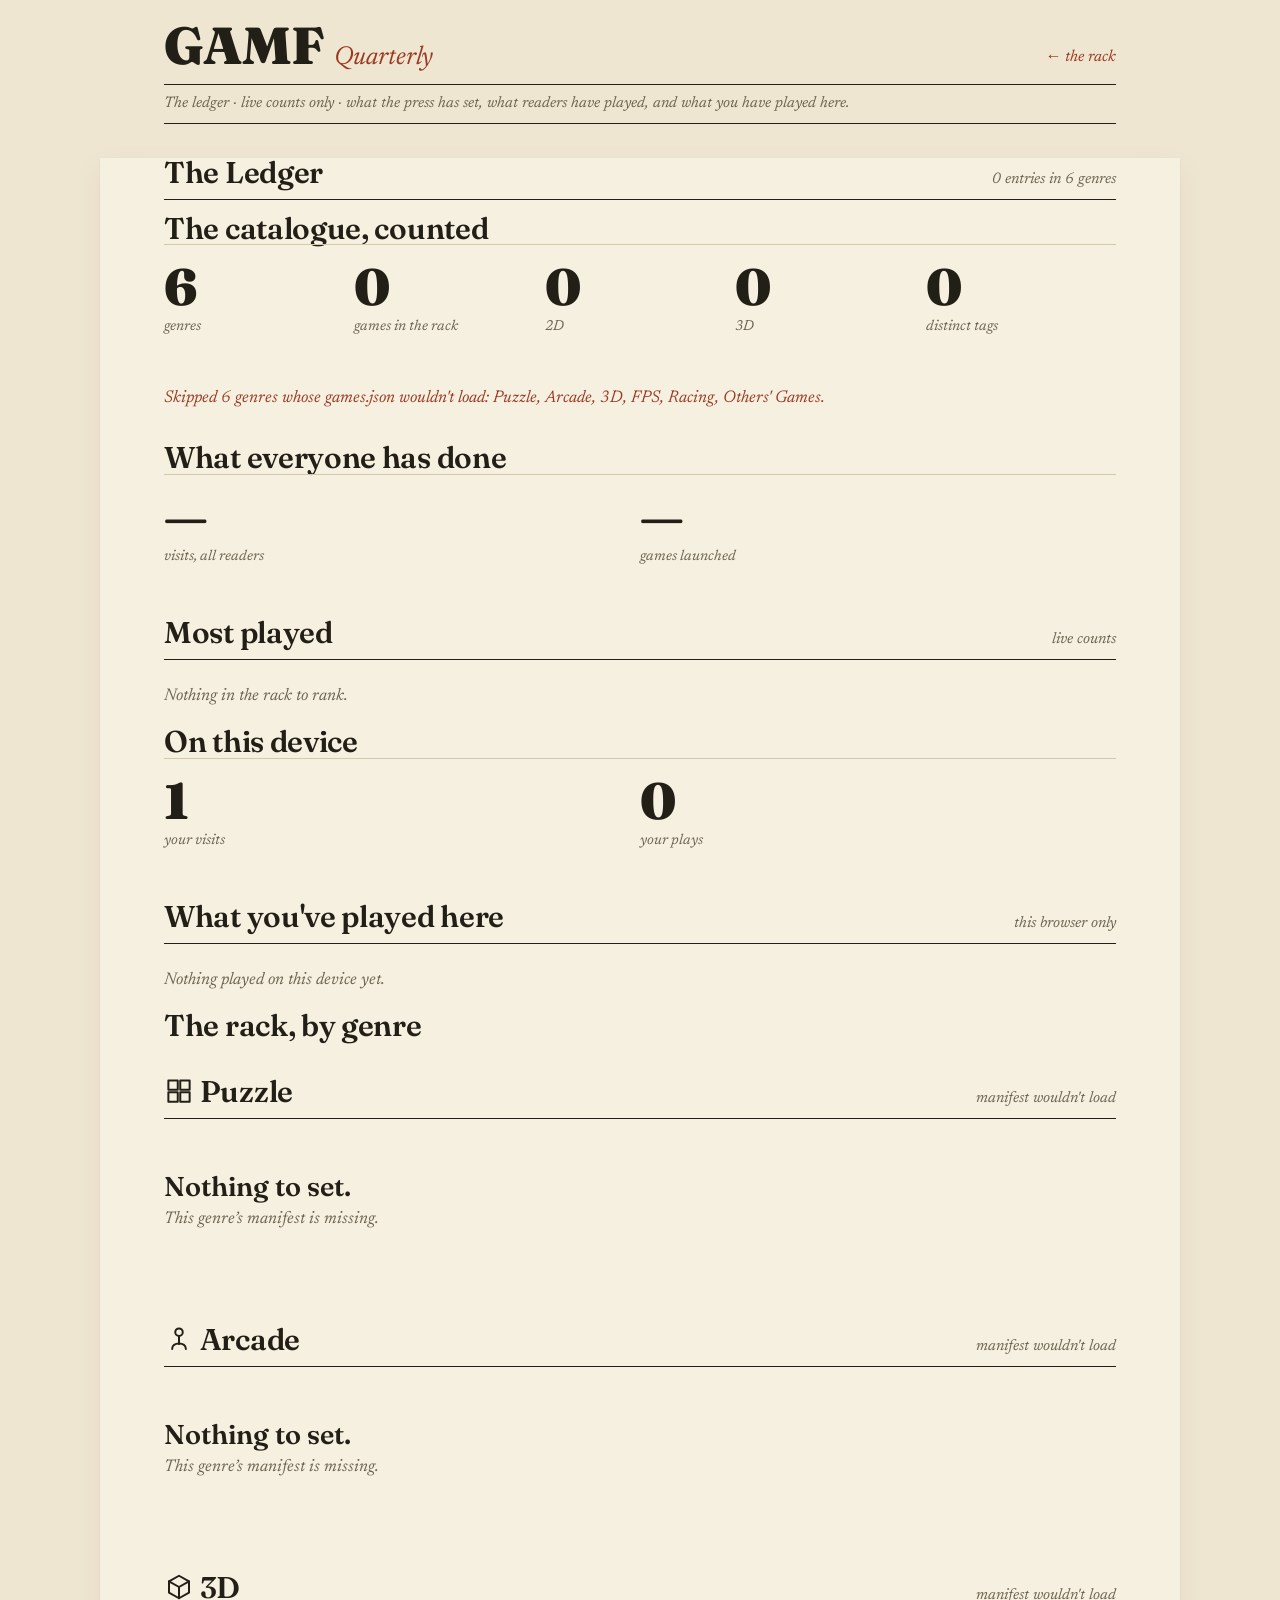
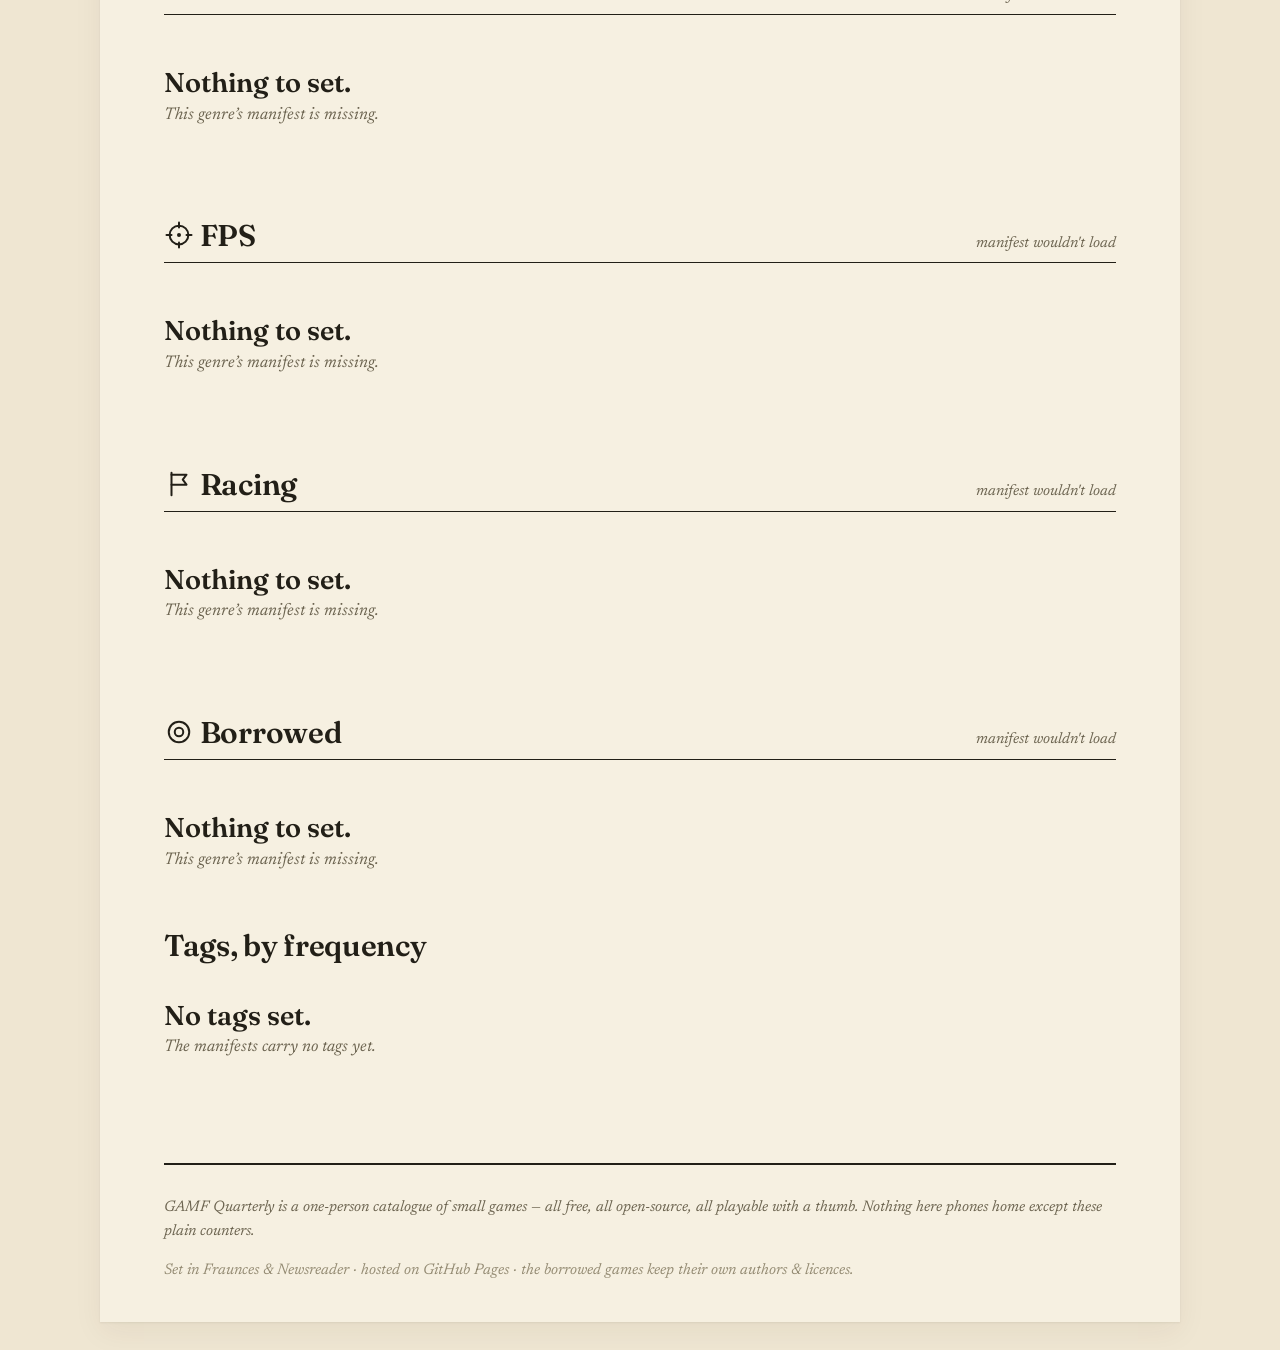
==== commit 95908995: "Editorial stats page: real global+local stats, no fabricated rating/score" ====
--- a/stats.html
+++ b/stats.html
@@ -3,9 +3,9 @@
 <head>
   <meta charset="UTF-8">
   <meta name="viewport" content="width=device-width, initial-scale=1, maximum-scale=1, user-scalable=no, viewport-fit=cover">
-  <meta name="theme-color" content="#15110e">
-  <title>Gamf Arcade — stats</title>
-  <meta name="description" content="Live catalog, visit and play stats for the Gamf Arcade touch-game portal.">
+  <meta name="theme-color" content="#efe6d2">
+  <title>GAMF Quarterly — the ledger</title>
+  <meta name="description" content="GAMF Quarterly's ledger: the live catalogue counts, global play activity, and what you've played on this device. No fabricated numbers.">
   <link rel="manifest" href="manifest.webmanifest">
   <link rel="preconnect" href="https://fonts.googleapis.com">
   <link rel="preconnect" href="https://fonts.gstatic.com" crossorigin>
@@ -15,51 +15,60 @@
 <body class="gx">
   <script src="gamf-icons.js"></script>
   <script src="gamf-stats.js"></script>
-  <div class="gx-vignette" aria-hidden="true"></div>
 
   <nav class="gx-nav">
-    <div class="gx-nav__bar"></div>
     <div class="gx-nav__inner">
-      <a class="gx-logo" href="./">
-        <span class="gx-logo__mark">G</span>
-        <span class="gx-logo__word">GAMF</span>
-      </a>
+      <a class="gx-logo" href="./">GAMF</a>
       <span class="gx-nav__spacer"></span>
-      <a class="gx-back" href="./"><svg class="gx-ico"><use href="#i-back"/></svg> Hub</a>
+      <a class="gx-back" href="./">← the rack</a>
+    </div>
+    <div class="gx-marquee">
+      <div class="gx-marquee__track">
+        <span>The ledger · live counts only · what the press has set, what readers have played, and what you have played here.</span>
+      </div>
     </div>
   </nav>
 
   <div class="gx-wrap">
-    <h1 class="gx-section-title"><svg class="gx-ico"><use href="#i-stats"/></svg> Stats</h1>
+    <div class="gx-cabhead">
+      <h2>The Ledger</h2>
+      <span class="gx-cabhead__count" id="count">counting up…</span>
+    </div>
 
     <main id="stats">
       <div class="gx-stats-grid" aria-hidden="true">
-        <div class="gx-skel" style="min-height:0;height:110px"></div>
-        <div class="gx-skel" style="min-height:0;height:110px"></div>
-        <div class="gx-skel" style="min-height:0;height:110px"></div>
-        <div class="gx-skel" style="min-height:0;height:110px"></div>
+        <div class="gx-skel" style="min-height:0;height:96px"></div>
+        <div class="gx-skel" style="min-height:0;height:96px"></div>
+        <div class="gx-skel" style="min-height:0;height:96px"></div>
+        <div class="gx-skel" style="min-height:0;height:96px"></div>
       </div>
-      <p class="gx-empty" id="loading"><h3>LOADING STATS</h3><p>Insert coin</p></p>
     </main>
+
+    <footer class="gx-foot">
+      <div class="gx-foot__meta">
+        <p>GAMF Quarterly is a one-person catalogue of small games — all free, all open-source, all playable with a thumb. Nothing here phones home except these plain counters.</p>
+        <p class="dim">Set in Fraunces &amp; Newsreader · hosted on GitHub Pages · the borrowed games keep their own authors &amp; licences.</p>
+      </div>
+    </footer>
   </div>
 
-  <footer class="gx-foot-note">Open Source · Touch First · Hosted On GitHub Pages</footer>
-
   <script type="module">
-    // stats.html — live catalog + activity dashboard for the Gamf Arcade portal.
-    // Mirrors app.js: fetch genres.json, then each genre's games.json same-origin,
-    // resolving each genre base relative to this page via new URL(base, document.baseURI).
-    // Cabinet rating / HI score / hot are derived EXACTLY like app.js so the numbers
-    // match the homepage. Global activity comes from window.gamfStats (Abacus
-    // counters); per-device figures come from localStorage. Both degrade to '—'.
+    // stats.html — GAMF Quarterly's ledger. Mirrors app.js: fetch genres.json,
+    // then each genre's games.json same-origin, resolving each genre base relative
+    // to this page via new URL(base, document.baseURI). All figures are REAL:
+    //   • catalogue totals are counted from the manifests;
+    //   • global activity comes from window.gamfStats (Abacus counters);
+    //   • per-device figures come from localStorage;
+    //   • per-game "best" is the reader's own localStorage best — nothing fabricated.
 
     const ICON = { puzzle: 'i-puzzle', arcade: 'i-arcade', '3d': 'i-cube', fps: 'i-target', racing: 'i-flag', 'others-games': 'i-coin' };
     const fKey = (slug) => (slug === 'others-games' ? 'classics' : slug);
     const statsEl = document.getElementById('stats');
-
-    function ico(id, cls) { return `<svg class="gx-ico${cls ? ' ' + cls : ''}"><use href="#${id}"/></svg>`; }
-    // Verbatim hash from app.js — must match so ratings/scores/hot line up.
-    function hashStr(s) { let h = 2166136261; for (let i = 0; i < s.length; i++) { h ^= s.charCodeAt(i); h = Math.imul(h, 16777619); } return h >>> 0; }
+    const countEl = document.getElementById('count');
+
+    function ico(id) { return `<svg class="gx-ico"><use href="#${id}"/></svg>`; }
+    // The reader's REAL local best for a game — same key app.js writes.
+    function bestOf(genre, slug) { try { return +(localStorage.getItem(`gamf-${genre}-${slug}-best`)) || 0; } catch { return 0; } }
 
     // Count this page view as a site visit (global + local).
     if (window.gamfVisit) window.gamfVisit();
@@ -71,7 +80,8 @@
       try {
         config = await fetchJSON('genres.json');
       } catch (err) {
-        statsEl.innerHTML = `<p class="gx-error">Couldn't load genres.json — ${esc(err.message)}</p>`;
+        countEl.textContent = 'the press jammed';
+        statsEl.innerHTML = `<p class="gx-error">The press jammed — couldn't load genres.json (${esc(err.message)}).</p>`;
         return;
       }
 
@@ -81,7 +91,7 @@
       // { genre, games: [], failed: true } so one bad genre doesn't break the page.
       const results = await Promise.all(genres.map(async (genre) => {
         const base = new URL(genre.base, document.baseURI);
-        const label = genre.slug === 'others-games' ? 'CLASSICS' : (genre.title || genre.slug).toUpperCase();
+        const label = genre.slug === 'others-games' ? 'Borrowed' : (genre.title || genre.slug);
         try {
           const manifest = await fetchJSON(new URL('games.json', base));
           const games = (manifest.games || []).map((g) => decorate(g, genre, base, label));
@@ -96,16 +106,12 @@
       loadActivity(results).catch(() => {});
     }
 
-    // Decorate a raw game with derived cabinet fields — EXACTLY like app.js.
+    // Decorate a raw game with catalogue fields — same shape as app.js, REAL data only.
     function decorate(game, genre, base, label) {
-      const h = hashStr((game.slug || game.title) + genre.slug);
-      const rating = game.rating != null ? game.rating : 3 + (h % 3);
-      const score = game.score != null ? game.score : 5000 + (h % 1495000);
-      const hot = game.hot != null ? game.hot : ((game.tags || []).some((t) => /classic|retro|arcade/i.test(t)) || h % 5 === 0);
       return {
         slug: game.slug, title: game.title, genre: genre.slug, genreLabel: label,
-        icon: ICON[genre.slug] || 'i-arcade', dims: game.dims || '2D',
-        tags: game.tags || [], rating, score, hot,
+        icon: ICON[genre.slug] || 'i-coin', dims: game.dims || '2D',
+        tags: game.tags || [], best: bestOf(genre.slug, game.slug),
         url: game.path ? new URL(game.path, base).href : null, fkey: fKey(genre.slug),
       };
     }
@@ -116,13 +122,12 @@
       const failed = results.filter((r) => r.failed);
       const allGames = ok.flatMap((r) => r.games);
 
-      // (A) Catalog headline numbers.
+      // (A) Catalogue headline numbers — all counted, none invented.
       const totalGenres = results.length;
       const totalGames = allGames.length;
       const count2D = allGames.filter((g) => String(g.dims).toUpperCase() === '2D').length;
       const count3D = allGames.filter((g) => String(g.dims).toUpperCase() === '3D').length;
 
-      // Tag histogram (tag -> count), sorted by count desc then name.
       const tagCounts = new Map();
       for (const g of allGames) {
         for (const tag of (g.tags || [])) tagCounts.set(tag, (tagCounts.get(tag) || 0) + 1);
@@ -130,79 +135,79 @@
       const distinctTags = tagCounts.size;
       const sortedTags = [...tagCounts.entries()].sort((a, b) => b[1] - a[1] || a[0].localeCompare(b[0]));
 
+      countEl.textContent = `${totalGames} ${totalGames === 1 ? 'entry' : 'entries'} in ${totalGenres} ${totalGenres === 1 ? 'genre' : 'genres'}`;
+
       const parts = [];
 
-      // --- (A) Catalog overview ---
-      parts.push(sectionTitle('Catalog'));
+      // --- (A) The catalogue, in numbers ---
+      parts.push(sectionTitle('The catalogue, counted'));
       parts.push(`
         <div class="gx-stats-grid">
-          ${statCard(totalGenres, totalGenres === 1 ? 'Genre' : 'Genres')}
-          ${statCard(totalGames, totalGames === 1 ? 'Game' : 'Games')}
-          ${statCard(count2D, '2D Games')}
-          ${statCard(count3D, '3D Games')}
-          ${statCard(distinctTags, distinctTags === 1 ? 'Distinct Tag' : 'Distinct Tags')}
+          ${statCard(fmtNum(totalGenres), totalGenres === 1 ? 'genre' : 'genres')}
+          ${statCard(fmtNum(totalGames), totalGames === 1 ? 'game in the rack' : 'games in the rack')}
+          ${statCard(fmtNum(count2D), '2D')}
+          ${statCard(fmtNum(count3D), '3D')}
+          ${statCard(fmtNum(distinctTags), distinctTags === 1 ? 'distinct tag' : 'distinct tags')}
         </div>`);
 
       if (failed.length) {
         const names = failed.map((r) => esc(r.genre.title || r.genre.slug)).join(', ');
-        parts.push(`<p class="gx-error" style="padding-top:var(--sp-3)">Skipped ${failed.length} genre${failed.length === 1 ? '' : 's'} whose games.json failed to load: ${names}.</p>`);
+        parts.push(`<p class="gx-error">Skipped ${failed.length} genre${failed.length === 1 ? '' : 's'} whose games.json wouldn't load: ${names}.</p>`);
       }
 
       // --- (B) Global activity (filled in async) ---
-      parts.push(sectionTitle('Global activity'));
+      parts.push(sectionTitle('What everyone has done'));
       parts.push(`
-        <div class="gx-stats-grid" id="global-grid">
-          ${statCard('…', 'Site Visits', 'g-visits')}
-          ${statCard('…', 'Game Plays', 'g-plays')}
+        <div class="gx-stats-grid">
+          ${statCard('…', 'visits, all readers', 'g-visits')}
+          ${statCard('…', 'games launched', 'g-plays')}
         </div>
-        <h3 class="gx-cab__title" style="margin:var(--sp-5) 0 var(--sp-3)">Top Played Games</h3>
-        <div class="gx-bar" id="top-bars"><p class="gx-empty"><h3>LOADING</h3><p>Live counts incoming</p></p></div>`);
+        <div class="gx-cabhead"><h2>Most played</h2><span class="gx-cabhead__count">live counts</span></div>
+        <div class="gx-bar" id="top-bars"><p class="gx-board__foot">Tallying the live counts…</p></div>`);
 
       // --- (C) Your device (local) ---
       const localVisits = safeLocal('visits');
       const localPlays = safeLocal('plays');
-      parts.push(sectionTitle('Your device'));
+      parts.push(sectionTitle('On this device'));
       parts.push(`
         <div class="gx-stats-grid">
-          ${statCard(localVisits, 'Your Visits')}
-          ${statCard(localPlays, 'Your Plays')}
+          ${statCard(localVisits, 'your visits')}
+          ${statCard(localPlays, 'your plays')}
         </div>
-        <h3 class="gx-cab__title" style="margin:var(--sp-5) 0 var(--sp-3)">What You've Played</h3>
-        <div class="gx-bar" id="local-bars"><p class="gx-empty"><h3>NO PLAYS YET</h3><p>Nothing played on this device</p></p></div>`);
-
-      // --- Per-genre breakdown (cabinet cards, matches the hub) ---
-      parts.push(sectionTitle('By genre'));
+        <div class="gx-cabhead"><h2>What you've played here</h2><span class="gx-cabhead__count">this browser only</span></div>
+        <div class="gx-bar" id="local-bars"><p class="gx-board__foot">Nothing played on this device yet.</p></div>`);
+
+      // --- The rack, by genre (real catalogue entries) ---
+      parts.push(sectionTitle('The rack, by genre'));
       for (const r of results) {
         const g = r.genre;
         const n = r.games.length;
-        const label = g.slug === 'others-games' ? 'CLASSICS' : (g.title || g.slug || 'GENRE').toUpperCase();
-        const countText = r.failed ? 'GAMES.JSON UNAVAILABLE' : `${n} ${n === 1 ? 'CABINET' : 'CABINETS'}`;
+        const label = g.slug === 'others-games' ? 'Borrowed' : (g.title || g.slug || 'genre');
+        const countText = r.failed ? "manifest wouldn't load" : `${n} ${n === 1 ? 'entry' : 'entries'}`;
         const grid = r.failed || !n
-          ? `<div class="gx-empty"><h3>${r.failed ? 'MANIFEST UNAVAILABLE' : 'NO CABINETS YET'}</h3><p>${r.failed ? 'Insert a different coin' : 'Check back soon'}</p></div>`
-          : `<div class="gx-grid">${r.games.map(cabinet).join('')}</div>`;
+          ? `<div class="gx-empty"><h3>${r.failed ? 'Nothing to set.' : 'Nothing here yet.'}</h3><p>${r.failed ? 'This genre’s manifest is missing.' : 'Check back next issue.'}</p></div>`
+          : `<div class="gx-grid">${r.games.map(entry).join('')}</div>`;
         parts.push(`
-          <section style="margin:var(--sp-5) 0">
-            <div class="gx-cabhead">
-              <h2>${ico(ICON[g.slug] || 'i-arcade')} ${esc(label)}</h2>
-              <span class="gx-cabhead__count">${esc(countText)}</span>
-            </div>
-            ${grid}
-          </section>`);
-      }
-
-      // --- Tag histogram (styled with gx-bar) ---
-      parts.push(sectionTitle('Tags'));
+          <div class="gx-cabhead">
+            <h2>${ico(ICON[g.slug] || 'i-coin')} ${esc(label)}</h2>
+            <span class="gx-cabhead__count">${esc(countText)}</span>
+          </div>
+          ${grid}`);
+      }
+
+      // --- Tags, in order of frequency ---
+      parts.push(sectionTitle('Tags, by frequency'));
       if (!sortedTags.length) {
-        parts.push(`<div class="gx-empty"><h3>NO TAGS FOUND</h3><p>Insert a different coin</p></div>`);
+        parts.push(`<div class="gx-empty"><h3>No tags set.</h3><p>The manifests carry no tags yet.</p></div>`);
       } else {
         const max = sortedTags[0][1];
-        const rows = sortedTags.map(([tag, count]) => barRow(tag, count, Math.round((count / max) * 100))).join('');
+        const rows = sortedTags.map(([tag, count]) => barRow(tag, fmtNum(count), Math.max(4, Math.round((count / max) * 100)))).join('');
         parts.push(`<div class="gx-bar">${rows}</div>`);
       }
 
       statsEl.innerHTML = parts.join('');
 
-      // Record a play before a cabinet navigates to its game (matches the hub).
+      // Record a play before a catalogue entry navigates to its game (matches app.js).
       statsEl.addEventListener('click', (e) => {
         const cab = e.target.closest('.gx-cabinet[data-slug]');
         if (!cab) return;
@@ -222,32 +227,30 @@
       renderLocalPlays(titleBySlug);
 
       // --- (B) global activity (best-effort) ---
+      const tb = document.getElementById('top-bars');
       if (!window.gamfStats) {
         setGlobalCard('g-visits', '—');
         setGlobalCard('g-plays', '—');
-        const tb = document.getElementById('top-bars');
-        if (tb) tb.innerHTML = `<div class="gx-empty"><h3>OFFLINE</h3><p>Live counts unavailable</p></div>`;
+        if (tb) tb.innerHTML = `<p class="gx-board__foot">Live counts are unavailable right now.</p>`;
         return;
       }
 
       const { getGlobal, getGlobalMany } = window.gamfStats;
 
-      // Totals.
       Promise.resolve(getGlobal('visits')).then((v) => setGlobalCard('g-visits', fmtNum(v))).catch(() => setGlobalCard('g-visits', '—'));
       Promise.resolve(getGlobal('plays')).then((v) => setGlobalCard('g-plays', fmtNum(v))).catch(() => setGlobalCard('g-plays', '—'));
 
-      // Top played: query play-<slug> for every game, sort desc, show top ~10.
+      // Most played: query play-<slug> for every game, sort desc, show top ~10.
       const slugs = allGames.map((g) => g.slug).filter(Boolean);
-      const tb = document.getElementById('top-bars');
       if (!slugs.length) {
-        if (tb) tb.innerHTML = `<div class="gx-empty"><h3>NO GAMES</h3><p>Nothing to rank</p></div>`;
+        if (tb) tb.innerHTML = `<p class="gx-board__foot">Nothing in the rack to rank.</p>`;
         return;
       }
       let counts;
       try {
         counts = await getGlobalMany(slugs.map((s) => 'play-' + s));
       } catch {
-        if (tb) tb.innerHTML = `<div class="gx-empty"><h3>OFFLINE</h3><p>Live counts unavailable</p></div>`;
+        if (tb) tb.innerHTML = `<p class="gx-board__foot">Live counts are unavailable right now.</p>`;
         return;
       }
       const ranked = slugs
@@ -258,7 +261,7 @@
 
       if (!tb) return;
       if (!ranked.length) {
-        tb.innerHTML = `<div class="gx-empty"><h3>NO PLAYS YET</h3><p>Be the first to play</p></div>`;
+        tb.innerHTML = `<p class="gx-board__foot">No plays counted yet — be the first.</p>`;
         return;
       }
       const max = ranked[0].n;
@@ -276,32 +279,30 @@
         .filter((x) => x.n > 0)
         .sort((a, b) => b.n - a.n);
       if (!entries.length) {
-        lb.innerHTML = `<div class="gx-empty"><h3>NO PLAYS YET</h3><p>Nothing played on this device</p></div>`;
+        lb.innerHTML = `<p class="gx-board__foot">Nothing played on this device yet.</p>`;
         return;
       }
       const max = entries[0].n;
       lb.innerHTML = entries.map((x) =>
-        barRow(x.title, x.n, Math.max(4, Math.round((x.n / max) * 100)))
+        barRow(x.title, fmtNum(x.n), Math.max(4, Math.round((x.n / max) * 100)))
       ).join('');
     }
 
     /* ----------------------------------------------------------- templates */
-    // Cabinet card — markup copied from app.js cabinet(), so a tap records a
-    // play (window.gamfPlay) before navigating to the game.
-    function ratingTicks(r) { let s = ''; for (let i = 0; i < 5; i++) s += `<span class="${i < r ? 'on' : ''}"></span>`; return `<div class="gx-rate">${s}</div>`; }
-    function cabinet(g) {
+    // Catalogue entry — markup copied from app.js entry(): a plate (icon + genre
+    // + dims), a title, and a control row showing the reader's REAL local best,
+    // or a couple of tags / the dims when there is none. A tap records a play
+    // (window.gamfPlay) before navigating to the game.
+    function entry(g) {
+      const meta = g.best > 0 ? `Best ${fmtNum(g.best)}` : (g.tags.slice(0, 2).join(', ') || g.dims);
       const data = `data-slug="${esc(g.slug || '')}"${g.url ? ` data-url="${esc(g.url)}"` : ''}`;
-      return `<button class="gx-cabinet" ${data} aria-label="Play ${esc(g.title)}, ${esc(g.genreLabel)}">
+      const tag = g.url ? 'a' : 'button';
+      const href = g.url ? ` href="${esc(g.url)}"` : '';
+      return `<${tag} class="gx-cabinet" ${data}${href}>
         <div class="gx-cab__plate">${ico(g.icon)}<span class="gx-cab__genre">${esc(g.genreLabel)}</span><span class="gx-cab__dims">${esc(g.dims)}</span></div>
-        <div class="gx-cab__cover${g.hot ? ' is-hot' : ''}">
-          <span class="gx-cab__big">${ico(g.icon)}</span>
-          ${g.hot ? `<span class="gx-cab__hot">${ico('i-bolt')} Hot</span>` : ''}
-          <h3 class="gx-cab__title">${esc(String(g.title).toUpperCase())}</h3>
-        </div>
-        <div class="gx-cab__ctrl">
-          <div style="min-width:0">${ratingTicks(g.rating)}<span class="gx-cab__hi">HI ${fmtNum(g.score)}</span></div>
-          <span class="gx-cab__play">${ico('i-play')} Play</span>
-        </div></button>`;
+        <h3 class="gx-cab__title">${esc(g.title)}</h3>
+        <div class="gx-cab__ctrl"><span class="gx-cab__hi">${esc(meta)}</span><span class="gx-cab__play">Play</span></div>
+      </${tag}>`;
     }
 
     function sectionTitle(t) { return `<h2 class="gx-section-title">${esc(t)}</h2>`; }
@@ -357,7 +358,6 @@
       ));
     }
 
-    // Register the service worker for offline/installable behaviour.
     if ('serviceWorker' in navigator) {
       window.addEventListener('load', () => navigator.serviceWorker.register('sw.js').catch(() => {}));
     }
